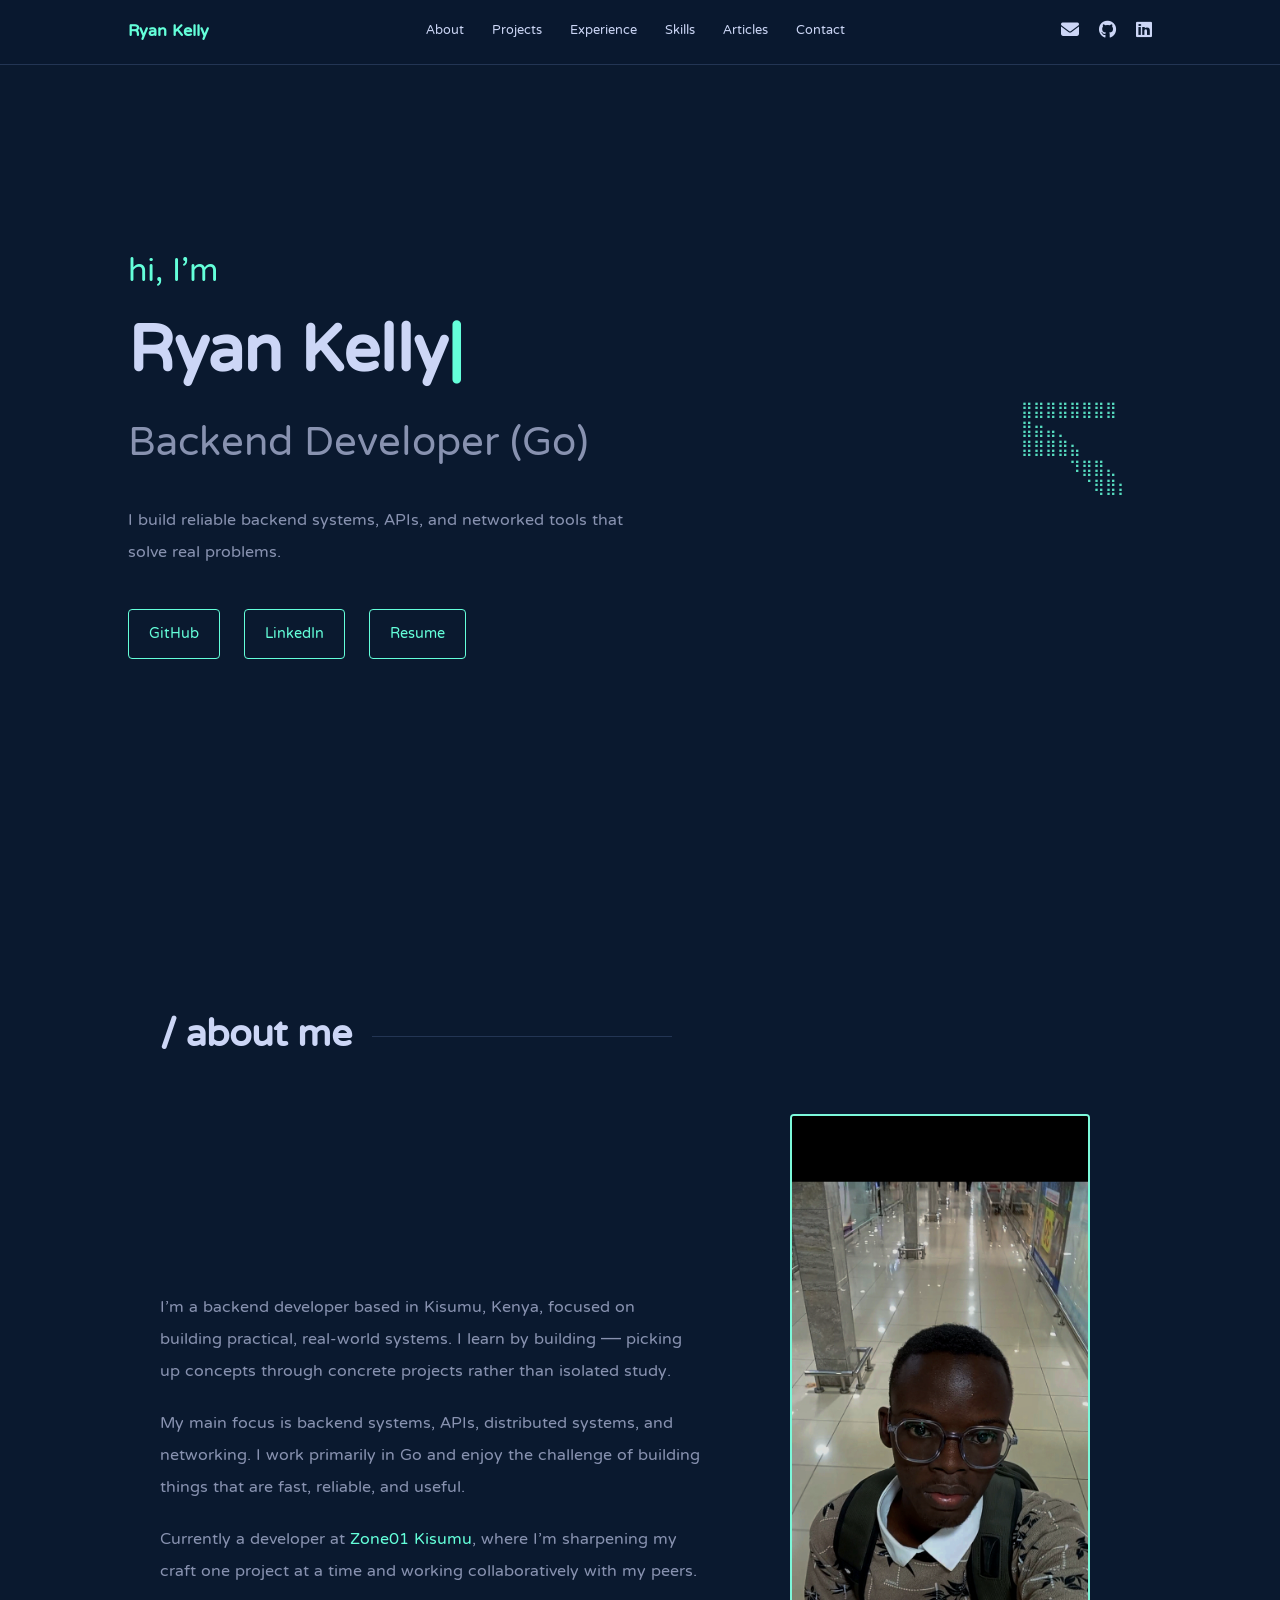
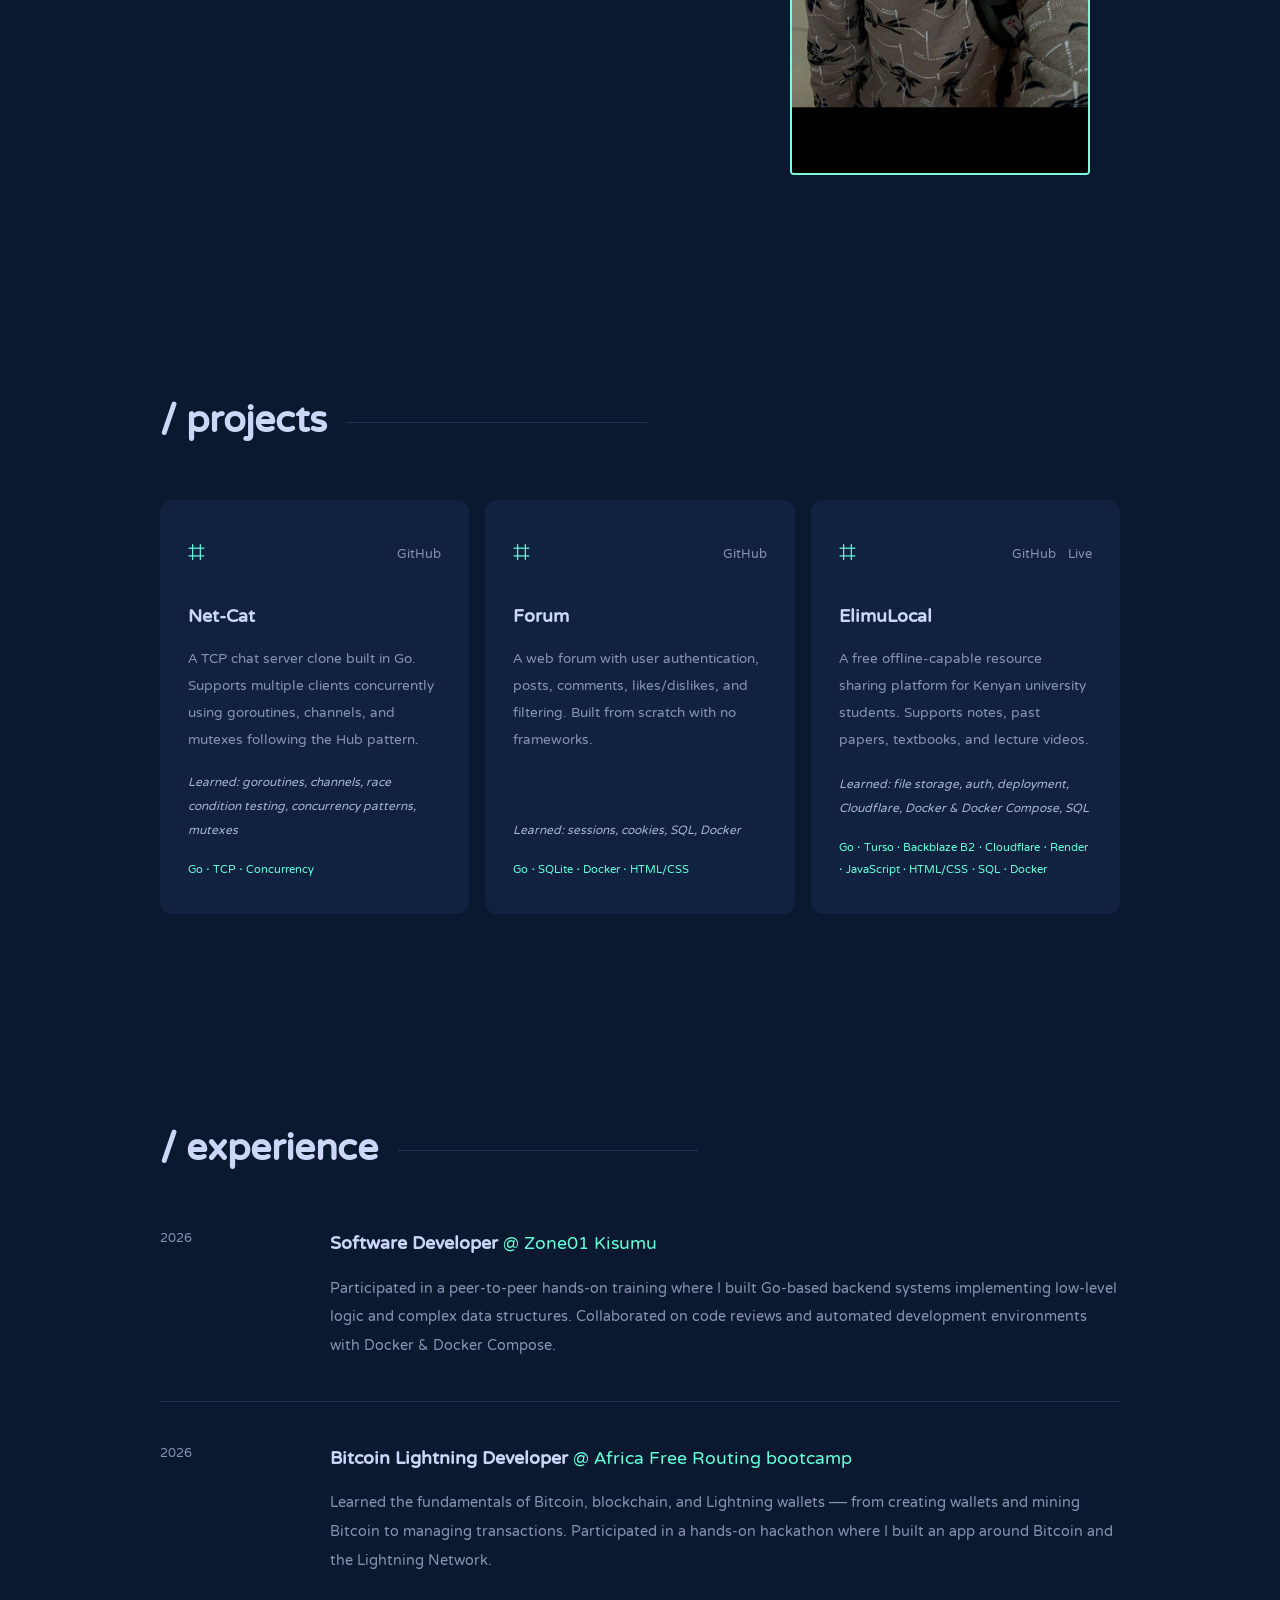
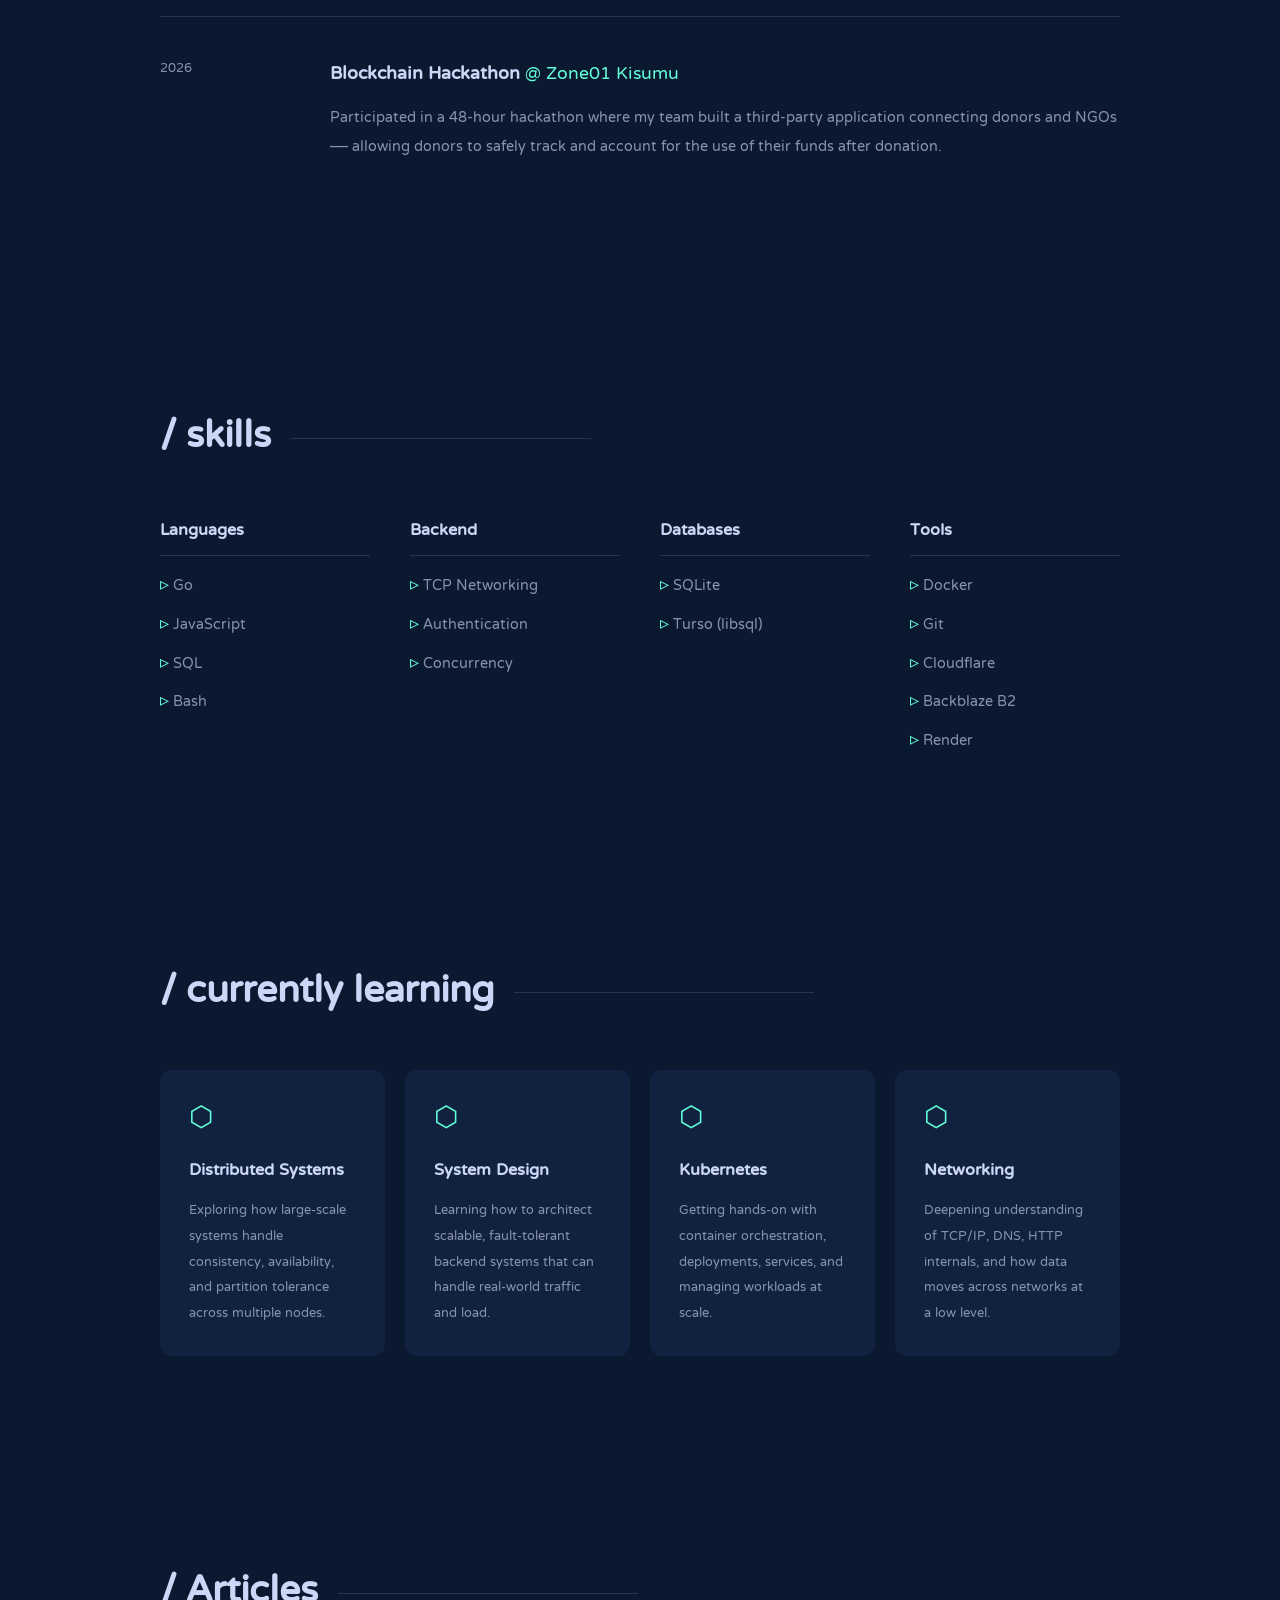
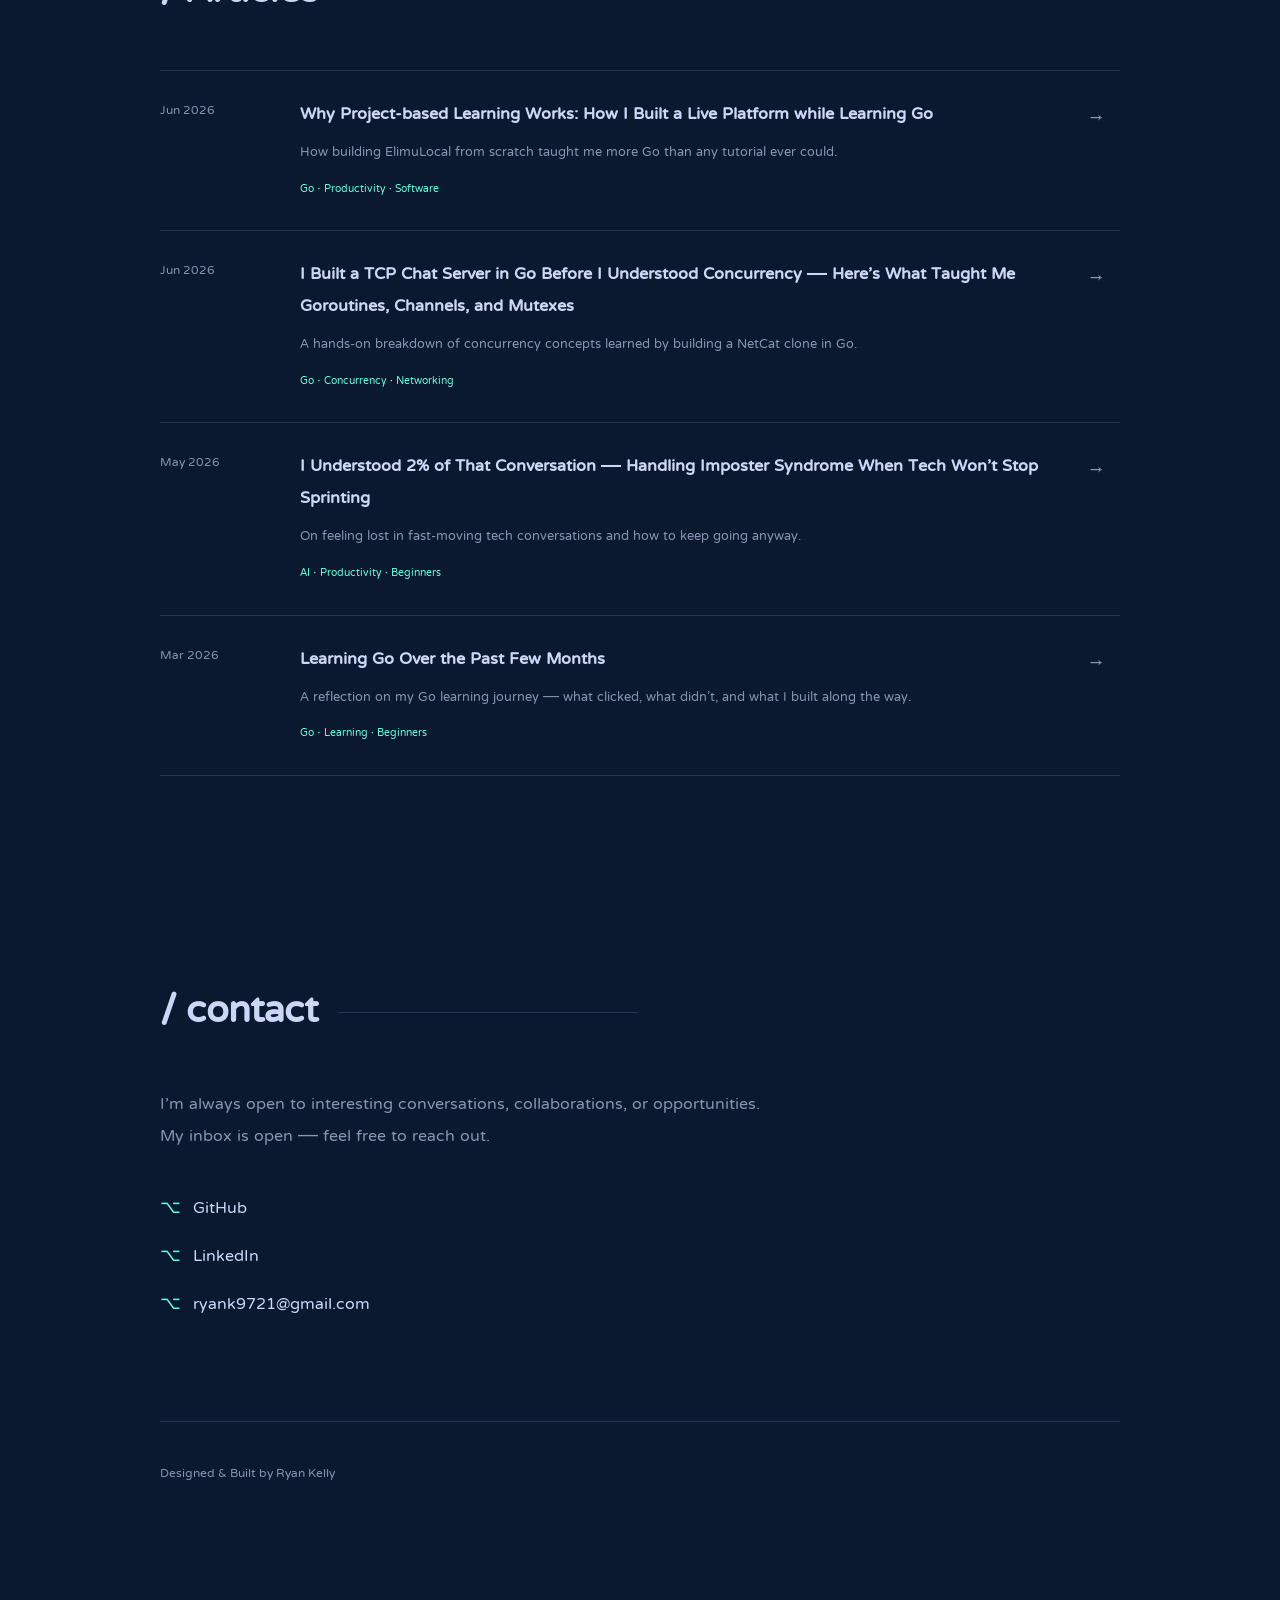
==== index.html @ 479b8841 "Add navigation bar and update styling for imroved layout" ====
<!DOCTYPE html>
<html lang="en">
<head>
  <meta charset="UTF-8" />
  <meta name="viewport" content="width=device-width, initial-scale=1.0" />
  <title>Ryan Kelly</title>
  <link href="https://fonts.googleapis.com/css2?family=NTR&display=swap" rel="stylesheet" />
  <link rel="stylesheet" href="https://cdnjs.cloudflare.com/ajax/libs/font-awesome/6.5.0/css/all.min.css" />
  <link rel="stylesheet" href="style.css" />
</head>
<body>
  <nav id="navbar">
    <span class="nav-name">Ryan Kelly</span>
    <ul class="nav-links">
      <li><a href="#about">About</a></li>
      <li><a href="#experience">Projects</a></li>
      <li><a href="#projects">Experience</a></li>
      <li><a href="#skills">Skills</a></li>
      <li><a href="#blog">Articles</a></li>
      <li><a href="#contact">Contact</a></li>
    </ul>
    <div class="nav-icons">
      <a href="mailto:ryank9721@gmail.com" title="Email"><i class="fas fa-envelope"></i></a>
      <a href="https://github.com/Rkelly-dot" target="_blank" title="GitHub"><i class="fab fa-github"></i></a>
      <a href="https://www.linkedin.com/in/rykelly28/" target="_blank" title="LinkedIn" rel="noopener" aria-label="LinkedIn"><i class="fab fa-linkedin"></i></a>
    </div>
  </nav>
  <main id="content">
    <section id="hero">
      <div class="hero-content">
        <p class="hero-greeting">hi, I'm</p>
        <h1 class="hero-name">Ryan Kelly<span class="cursor">|</span></h1>
        <h2 class="hero-title">Backend Developer (Go)</h2>
        <p class="hero-desc">
          I build reliable backend systems, APIs, and networked tools
          that solve real problems.
        </p>
        <div class="hero-links">
          <a href="https://github.com/Rkelly-dot" target="_blank">GitHub</a>
          <a href="https://www.linkedin.com/in/rykelly28/" target="_blank" rel="noopener">LinkedIn</a>
          <a href="resume.pdf" target="_blank">Resume</a>
        </div>
      </div>
      <div class="hero-ascii">
        <pre id="ascii-art">
          <!-- paste your ASCII art here later -->
          ⣿⣿⣿⣿⣿⣿⣿⣿
          ⣿⣶⣤⡀⠀⠀⠀⠀
          ⣿⣿⣿⣿⣦⠀⠀⠀
          ⠀⠀⠀⠀⠹⣿⣿⣄⠀
          ⠀⠀⠀⠀⠀⠈⢿⣿⡆
        </pre>
      </div>
    </section>

    <section id="about">
      <div class="section-header">
        <span class="section-title">/ about me</span>
      </div>
      <div class="about-content">
        <div class="about-text">
          <p>
            I'm a backend developer based in Kisumu, Kenya, focused on building
            practical, real-world systems. I learn by building — picking up concepts
            through concrete projects rather than isolated study.
          </p>
          <p>
            My main focus is backend systems, APIs, distributed systems, and
            networking. I work primarily in Go and enjoy the challenge of building
            things that are fast, reliable, and useful.
          </p>
          <p>
            Currently a developer at <span class="highlight">Zone01 Kisumu</span>,
            where I'm sharpening my craft one project at a time and working collaboratively with my peers.
          </p>
        </div>
        <div class="about-image">
          <div class="image-placeholder">
            <img src="photo.jpg" alt="Photo of Ryan Kelly" class="about-photo" />
          </div>
        </div>
      </div>
    </section>

    <section id="projects">
      <div class="section-header">
        <span class="section-title">/ projects</span>
      </div>
      <div class="projects-grid">
        <div class="project-card">
          <div class="card-top">
            <span class="folder-icon">⌗</span>
            <div class="card-links">
              <a href="#" target="_blank">GitHub</a>
            </div>
          </div>
          <h3 class="card-title">Net-Cat</h3>
          <p class="card-desc">
            A TCP chat server clone built in Go. Supports multiple clients
            concurrently using goroutines, channels, and mutexes following
            the Hub pattern.
          </p>
          <p class="card-learned">Learned: goroutines, channels, race condition testing, concurrency patterns, mutexes</p>
          <p class="card-tech">Go · TCP · Concurrency</p>
        </div>

        <div class="project-card">
          <div class="card-top">
            <span class="folder-icon">⌗</span>
            <div class="card-links">
              <a href="#" target="_blank">GitHub</a>
            </div>
          </div>
          <h3 class="card-title">Forum</h3>
          <p class="card-desc">
            A web forum with user authentication, posts, comments,
            likes/dislikes, and filtering. Built from scratch with no frameworks.
          </p>
          <p class="card-learned">Learned: sessions, cookies, SQL, Docker</p>
          <p class="card-tech">Go · SQLite · Docker · HTML/CSS</p>
        </div>

        <div class="project-card">
          <div class="card-top">
            <span class="folder-icon">⌗</span>
            <div class="card-links">
              <a href="#" target="_blank">GitHub</a>
              <a href="#" target="_blank">Live</a>
            </div>
          </div>
          <h3 class="card-title">ElimuLocal</h3>
          <p class="card-desc">
            A free offline-capable resource sharing platform for Kenyan university
            students. Supports notes, past papers, textbooks, and lecture videos.
          </p>
          <p class="card-learned">Learned: file storage, auth, deployment, Cloudflare, Docker & Docker Compose, SQL</p>
          <p class="card-tech">Go · Turso · Backblaze B2 · Cloudflare · Render · JavaScript · HTML/CSS · SQL · Docker</p>
        </div>
      </div>
    </section>

    <section id="experience">
      <div class="section-header">
        <span class="section-title">/ experience</span>
      </div>
      <div class="experience-list">
        <div class="experience-item">
          <div class="experience-left">
            <span class="experience-date">2026</span>
          </div>
          <div class="experience-right">
            <h3 class="experience-title">Software Developer <span class="experience-place">@ Zone01 Kisumu</span></h3>
            <p class="experience-desc">
              Participated in a peer-to-peer hands-on training where I built Go-based
              backend systems implementing low-level logic and complex data structures.
              Collaborated on code reviews and automated development environments with
              Docker & Docker Compose.
            </p>
          </div>
        </div>

        <div class="experience-item">
          <div class="experience-left">
            <span class="experience-date">2026</span>
          </div>
          <div class="experience-right">
            <h3 class="experience-title">Bitcoin Lightning Developer <span class="experience-place">@ Africa Free Routing bootcamp</span></h3>
            <p class="experience-desc">
              Learned the fundamentals of Bitcoin, blockchain, and Lightning wallets —
              from creating wallets and mining Bitcoin to managing transactions.
              Participated in a hands-on hackathon where I built an app around Bitcoin
              and the Lightning Network.
            </p>
          </div>
        </div>

        <div class="experience-item">
          <div class="experience-left">
            <span class="experience-date">2026</span>
          </div>
          <div class="experience-right">
            <h3 class="experience-title">Blockchain Hackathon <span class="experience-place">@ Zone01 Kisumu</span></h3>
            <p class="experience-desc">
              Participated in a 48-hour hackathon where my team built a third-party
              application connecting donors and NGOs — allowing donors to safely track
              and account for the use of their funds after donation.
            </p>
          </div>
        </div>
      </div>
    </section>

    <section id="skills">
      <div class="section-header">
        <span class="section-title">/ skills</span>
      </div>
      <div class="skills-grid">
        <div class="skill-group">
          <h3 class="skill-group-title">Languages</h3>
          <ul class="skill-list">
            <li>Go</li>
            <li>JavaScript</li>
            <li>SQL</li>
            <li>Bash</li>
          </ul>
        </div>

        <div class="skill-group">
          <h3 class="skill-group-title">Backend</h3>
          <ul class="skill-list">
            <li>TCP Networking</li>
            <li>Authentication</li>
            <li>Concurrency</li>
          </ul>
        </div>

        <div class="skill-group">
          <h3 class="skill-group-title">Databases</h3>
          <ul class="skill-list">
            <li>SQLite</li>
            <li>Turso (libsql)</li>
          </ul>
        </div>

        <div class="skill-group">
          <h3 class="skill-group-title">Tools</h3>
          <ul class="skill-list">
            <li>Docker</li>
            <li>Git</li>
            <li>Cloudflare</li>
            <li>Backblaze B2</li>
            <li>Render</li>
          </ul>
        </div>
      </div>
    </section>

    <section id="learning">
      <div class="section-header">
        <span class="section-title">/ currently learning</span>
      </div>
      <div class="learning-grid">
        <div class="learning-card">
          <span class="learning-icon">⬡</span>
          <h3 class="learning-title">Distributed Systems</h3>
          <p class="learning-desc">
            Exploring how large-scale systems handle consistency, availability,
            and partition tolerance across multiple nodes.
          </p>
        </div>

        <div class="learning-card">
          <span class="learning-icon">⬡</span>
          <h3 class="learning-title">System Design</h3>
          <p class="learning-desc">
            Learning how to architect scalable, fault-tolerant backend systems
            that can handle real-world traffic and load.
          </p>
        </div>

        <div class="learning-card">
          <span class="learning-icon">⬡</span>
          <h3 class="learning-title">Kubernetes</h3>
          <p class="learning-desc">
            Getting hands-on with container orchestration, deployments,
            services, and managing workloads at scale.
          </p>
        </div>

        <div class="learning-card">
          <span class="learning-icon">⬡</span>
          <h3 class="learning-title">Networking</h3>
          <p class="learning-desc">
            Deepening understanding of TCP/IP, DNS, HTTP internals, and
            how data moves across networks at a low level.
          </p>
        </div>
      </div>
    </section>

    <section id="blog">
      <div class="section-header">
        <span class="section-title">/ Articles</span>
      </div>
      <div class="blog-list">
        <a href="https://dev.to/rykelly/why-project-based-learning-works-how-i-built-a-live-platform-while-learning-go-d4f" target="_blank" class="blog-item">
          <div class="blog-left">
            <span class="blog-date">Jun 2026</span>
          </div>
          <div class="blog-right">
            <h3 class="blog-title">Why Project-based Learning Works: How I Built a Live Platform while Learning Go</h3>
            <p class="blog-desc">How building ElimuLocal from scratch taught me more Go than any tutorial ever could.</p>
            <span class="blog-tag">Go · Productivity · Software</span>
          </div>
          <span class="blog-arrow">→</span>
        </a>

        <a href="https://dev.to/rykelly/i-built-a-tcp-chat-server-in-go-before-i-understood-concurrency-heres-what-taught-me-goroutines-1ggd" target="_blank" class="blog-item">
          <div class="blog-left">
            <span class="blog-date">Jun 2026</span>
          </div>
          <div class="blog-right">
            <h3 class="blog-title">I Built a TCP Chat Server in Go Before I Understood Concurrency — Here's What Taught Me Goroutines, Channels, and Mutexes</h3>
            <p class="blog-desc">A hands-on breakdown of concurrency concepts learned by building a NetCat clone in Go.</p>
            <span class="blog-tag">Go · Concurrency · Networking</span>
          </div>
          <span class="blog-arrow">→</span>
        </a>

        <a href="https://dev.to/rykelly/i-understood-2-of-that-conversation-handling-imposter-syndrome-when-tech-wont-stop-sprinting-2p83" target="_blank" class="blog-item">
          <div class="blog-left">
            <span class="blog-date">May 2026</span>
          </div>
          <div class="blog-right">
            <h3 class="blog-title">I Understood 2% of That Conversation — Handling Imposter Syndrome When Tech Won't Stop Sprinting</h3>
            <p class="blog-desc">On feeling lost in fast-moving tech conversations and how to keep going anyway.</p>
            <span class="blog-tag">AI · Productivity · Beginners</span>
          </div>
          <span class="blog-arrow">→</span>
        </a>

        <a href="https://dev.to/rykelly/learning-go-over-past-few-months-1inb" target="_blank" class="blog-item">
          <div class="blog-left">
            <span class="blog-date">Mar 2026</span>
          </div>
          <div class="blog-right">
            <h3 class="blog-title">Learning Go Over the Past Few Months</h3>
            <p class="blog-desc">A reflection on my Go learning journey — what clicked, what didn't, and what I built along the way.</p>
            <span class="blog-tag">Go · Learning · Beginners</span>
          </div>
          <span class="blog-arrow">→</span>
        </a>
      </div>
    </section>

    <section id="contact">
      <div class="section-header">
        <span class="section-title">/ contact</span>
      </div>
      <div class="contact-content">
        <p class="contact-desc">
          I'm always open to interesting conversations, collaborations,
          or opportunities. My inbox is open — feel free to reach out.
        </p>
        <div class="contact-links">
          <a href="https://github.com/Rkelly-dot" target="_blank" class="contact-link">
            <span class="contact-icon">⌥</span>
            GitHub
          </a>
          <a href="https://www.linkedin.com/in/rykelly28/" target="_blank" rel="noopener" class="contact-link">
            <span class="contact-icon">⌥</span>
            LinkedIn
          </a>
          <a href="mailto:ryank9721@gmail.com" class="contact-link">
            <span class="contact-icon">⌥</span>
            ryank9721@gmail.com
          </a>
        </div>
      </div>
      <footer>
        <p>Designed & Built by Ryan Kelly</p>
      </footer>
    </section>
  </main>
  <script src="main.js"></script>
</body>
</html>
---- style.css ----
:root {
  --dark-navy: #020c1b;
  --navy: #0a192f;
  --light-navy: #112240;
  --lightest-navy: #233554;
  --slate: #8892b0;
  --light-slate: #a8b2d1;
  --lightest-slate: #ccd6f6;
  --white: #e6f1ff;
  --green: #64ffda;
  --green-tint: rgba(100, 255, 218, 0.1);
}

html {
  scroll-behavior: smooth;
}

body {
  background-color: var(--navy);
  color: var(--lightest-slate);
  font-family: "NTR", sans-serif;
  -webkit-font-smoothing: antialiased;
  line-height: 1.6;
  overflow-x: hidden;
}

a {
  color: var(--green);
  text-decoration: none;
}

a:hover {
  color: var(--lightest-slate);
}

* { box-sizing: border-box; margin: 0; padding: 0; }

body {
  background-color: var(--navy);
  color: var(--lightest-slate);
  font-family: "NTR", sans-serif; /* we'll add the Google Font import next */
}
#hero {
  min-height: 100vh;
  display: flex;
  align-items: center;
  justify-content: space-between; /* changed */
  padding: 0 10vw;
  gap: 4vw;
}

.hero-ascii {
  color: var(--green);
  font-size: 16px;
  line-height: 1.2;
  opacity: 0.85;
  display: flex;
  align-items: center;
  justify-content: center;
  min-width: 250px;
  flex-shrink: 0;
}

#ascii-art {
  font-family: monospace;
  white-space: pre;
  margin: 0;
}

.hero-content {
  max-width: 600px;
}

.hero-greeting {
  color: var(--green);
  font-size: 40px;
  margin-bottom: 10px;
}

.hero-name {
  font-size: 80px;
  color: var(--lightest-slate);
  line-height: 1;
  margin-bottom: 10px;
}

.cursor {
  color: var(--green);
  animation: blink 1s step-end infinite;
}

@keyframes blink {
  from, to { opacity: 1; }
  50% { opacity: 0; }
}

.hero-title {
  font-size: 50px;
  color: var(--slate);
  font-weight: 300;
  margin-bottom: 20px;
}

.hero-desc {
  color: var(--slate);
  font-size: 20px;
  max-width: 500px;
  margin-bottom: 40px;
}

.hero-links {
  display: flex;
  gap: 24px;
}

.hero-links a {
  color: var(--green);
  font-size: 18px;
  border: 1px solid var(--green);
  padding: 10px 20px;
  border-radius: 4px;
  transition: all 0.25s ease;
}

.hero-links a:hover {
  background-color: var(--green-tint);
}
#about {
  max-width: 1000px;
  margin: 0 auto;
  padding: 100px 20px;
}

.section-header {
  display: flex;
  align-items: center;
  margin-bottom: 40px;
}

.section-header::after {
  content: "";
  display: block;
  height: 1px;
  width: 300px;
  background-color: var(--lightest-navy);
  margin-left: 20px;
}

.section-title {
  font-size: 46px;
  font-weight: bold;
  color: var(--lightest-slate);
  white-space: nowrap;
}

.about-content {
  display: grid;
  grid-template-columns: 3fr 2fr;
  gap: 60px;
  align-items: center;
}

.about-text p {
  color: var(--slate);
  font-size: 20px;
  margin-bottom: 20px;
}

.highlight {
  color: var(--green);
}

.about-image {
  display: flex;
  justify-content: center;
}

.image-placeholder img {
  width: 100%;
  max-width: 300px;
  border-radius: 4px;
  border: 2px solid var(--green);
  filter: grayscale(20%);
  transition: filter 0.3s ease;
}

.image-placeholder img:hover {
  filter: none;
}
#projects {
  max-width: 1000px;
  margin: 0 auto;
  padding: 100px 20px;
}

.projects-grid {
  display: grid;
  grid-template-columns: repeat(3, 1fr);
  gap: 16px;
}

.project-card {
  background-color: var(--light-navy);
  border-radius: 12px;
  padding: 2rem 1.75rem;
  display: flex;
  flex-direction: column;
  transition: all 0.25s cubic-bezier(0.645, 0.045, 0.355, 1);
  cursor: default;
}

.project-card:hover {
  transform: translateY(-7px);
  background-color: var(--lightest-navy);
}

.card-top {
  display: flex;
  justify-content: space-between;
  align-items: center;
  margin-bottom: 20px;
}

.folder-icon {
  color: var(--green);
  font-size: 30px;
}

.card-links {
  display: flex;
  gap: 12px;
}

.card-links a {
  color: var(--slate);
  font-size: 16px;
  transition: color 0.2s ease;
}

.card-links a:hover {
  color: var(--green);
}

.card-title {
  color: var(--lightest-slate);
  font-size: 22px;
  margin-bottom: 12px;
}

.card-desc {
  color: var(--slate);
  font-size: 17px;
  flex-grow: 1;
  margin-bottom: 16px;
  line-height: 1.6;
}

.card-learned {
  color: var(--light-slate);
  font-size: 15px;
  margin-bottom: 16px;
  font-style: italic;
}

.card-tech {
  color: var(--green);
  font-size: 14px;
  margin-top: auto;
}
#skills {
  max-width: 1000px;
  margin: 0 auto;
  padding: 100px 20px;
}

.skills-grid {
  display: grid;
  grid-template-columns: repeat(4, 1fr);
  gap: 40px;
}

.skill-group-title {
  color: var(--lightest-slate);
  font-size: 20px;
  margin-bottom: 16px;
  border-bottom: 1px solid var(--lightest-navy);
  padding-bottom: 8px;
}

.skill-list {
  list-style: none;
  display: flex;
  flex-direction: column;
  gap: 10px;
}

.skill-list li {
  color: var(--slate);
  font-size: 18px;
  transition: color 0.2s ease;
}

.skill-list li::before {
  content: "▹ ";
  color: var(--green);
}

.skill-list li:hover {
  color: var(--green);
  cursor: default;
}
#experience {
  max-width: 1000px;
  margin: 0 auto;
  padding: 100px 20px;
}

.experience-list {
  display: flex;
  flex-direction: column;
  gap: 40px;
}

.experience-item {
  display: grid;
  grid-template-columns: 150px 1fr;
  gap: 20px;
  padding-bottom: 40px;
  border-bottom: 1px solid var(--lightest-navy);
}

.experience-item:last-child {
  border-bottom: none;
}

.experience-date {
  color: var(--slate);
  font-size: 16px;
  padding-top: 4px;
  white-space: nowrap;
}

.experience-title {
  color: var(--lightest-slate);
  font-size: 22px;
  font-weight: bold;
  margin-bottom: 12px;
}

.experience-place {
  color: var(--green);
  font-weight: normal;
}

.experience-desc {
  color: var(--slate);
  font-size: 18px;
  line-height: 1.6;
}
#learning {
  max-width: 1000px;
  margin: 0 auto;
  padding: 100px 20px;
}

.learning-grid {
  display: grid;
  grid-template-columns: repeat(4, 1fr);
  gap: 20px;
}

.learning-card {
  background-color: var(--light-navy);
  border-radius: 12px;
  padding: 1.75rem;
  display: flex;
  flex-direction: column;
  gap: 12px;
  border: 1px solid transparent;
  transition: all 0.25s ease;
}

.learning-card:hover {
  border-color: var(--green);
  transform: translateY(-5px);
}

.learning-icon {
  color: var(--green);
  font-size: 28px;
}

.learning-title {
  color: var(--lightest-slate);
  font-size: 20px;
}

.learning-desc {
  color: var(--slate);
  font-size: 16px;
  line-height: 1.6;
}
#blog {
  max-width: 1000px;
  margin: 0 auto;
  padding: 100px 20px;
}

.blog-list {
  display: flex;
  flex-direction: column;
  gap: 0;
}

.blog-item {
  display: grid;
  grid-template-columns: 120px 1fr 30px;
  gap: 20px;
  align-items: start;
  padding: 28px 0;
  border-bottom: 1px solid var(--lightest-navy);
  color: inherit;
  transition: all 0.25s ease;
}

.blog-item:first-child {
  border-top: 1px solid var(--lightest-navy);
}

.blog-item:hover {
  padding-left: 10px;
}

.blog-item:hover .blog-title {
  color: var(--green);
}

.blog-item:hover .blog-arrow {
  color: var(--green);
  transform: translateX(5px);
}

.blog-date {
  color: var(--slate);
  font-size: 15px;
  padding-top: 4px;
  white-space: nowrap;
}

.blog-title {
  color: var(--lightest-slate);
  font-size: 20px;
  margin-bottom: 10px;
  transition: color 0.25s ease;
}

.blog-desc {
  color: var(--slate);
  font-size: 16px;
  line-height: 1.6;
  margin-bottom: 10px;
}

.blog-tag {
  color: var(--green);
  font-size: 13px;
}

.blog-arrow {
  color: var(--slate);
  font-size: 20px;
  padding-top: 4px;
  transition: all 0.25s ease;
}
#contact {
  max-width: 1000px;
  margin: 0 auto;
  padding: 100px 20px;
}

.contact-content {
  display: flex;
  flex-direction: column;
  gap: 40px;
  max-width: 600px;
}

.contact-desc {
  color: var(--slate);
  font-size: 20px;
  line-height: 1.6;
}

.contact-links {
  display: flex;
  flex-direction: column;
  gap: 16px;
}

.contact-link {
  display: flex;
  align-items: center;
  gap: 12px;
  color: var(--lightest-slate);
  font-size: 20px;
  transition: all 0.25s ease;
  width: fit-content;
}

.contact-link:hover {
  color: var(--green);
  transform: translateX(5px);
}

.contact-icon {
  color: var(--green);
  font-size: 18px;
}

footer {
  margin-top: 100px;
  padding: 40px 0;
  border-top: 1px solid var(--lightest-navy);
  display: flex;
  justify-content: space-between;
  align-items: center;
}

footer p {
  color: var(--slate);
  font-size: 15px;
}

footer a {
  color: var(--green);
  font-size: 15px;
}

footer a:hover {
  color: var(--lightest-slate);
}
section {
  opacity: 0;
  transform: translateY(30px);
  transition: opacity 0.6s ease, transform 0.6s ease;
}

section.visible {
  opacity: 1;
  transform: translateY(0);
}
#navbar {
  position: fixed;
  top: 0;
  left: 0;
  right: 0;
  z-index: 100;
  display: flex;
  align-items: center;
  justify-content: space-between;
  padding: 16px 10vw;
  background-color: rgba(10, 25, 47, 0.85);
  backdrop-filter: blur(10px);
  border-bottom: 1px solid var(--lightest-navy);
  transition: all 0.3s ease;
}

.nav-name {
  color: var(--green);
  font-size: 20px;
  font-weight: bold;
  cursor: default;
}

.nav-links {
  display: flex;
  list-style: none;
  gap: 28px;
}

.nav-links a {
  color: var(--lightest-slate);
  font-size: 16px;
  transition: color 0.2s ease;
}

.nav-links a:hover {
  color: var(--green);
}

.nav-icons {
  display: flex;
  gap: 20px;
}

.nav-icons a {
  color: var(--lightest-slate);
  font-size: 18px;
  transition: color 0.2s ease;
}

.nav-icons a:hover {
  color: var(--green);
}
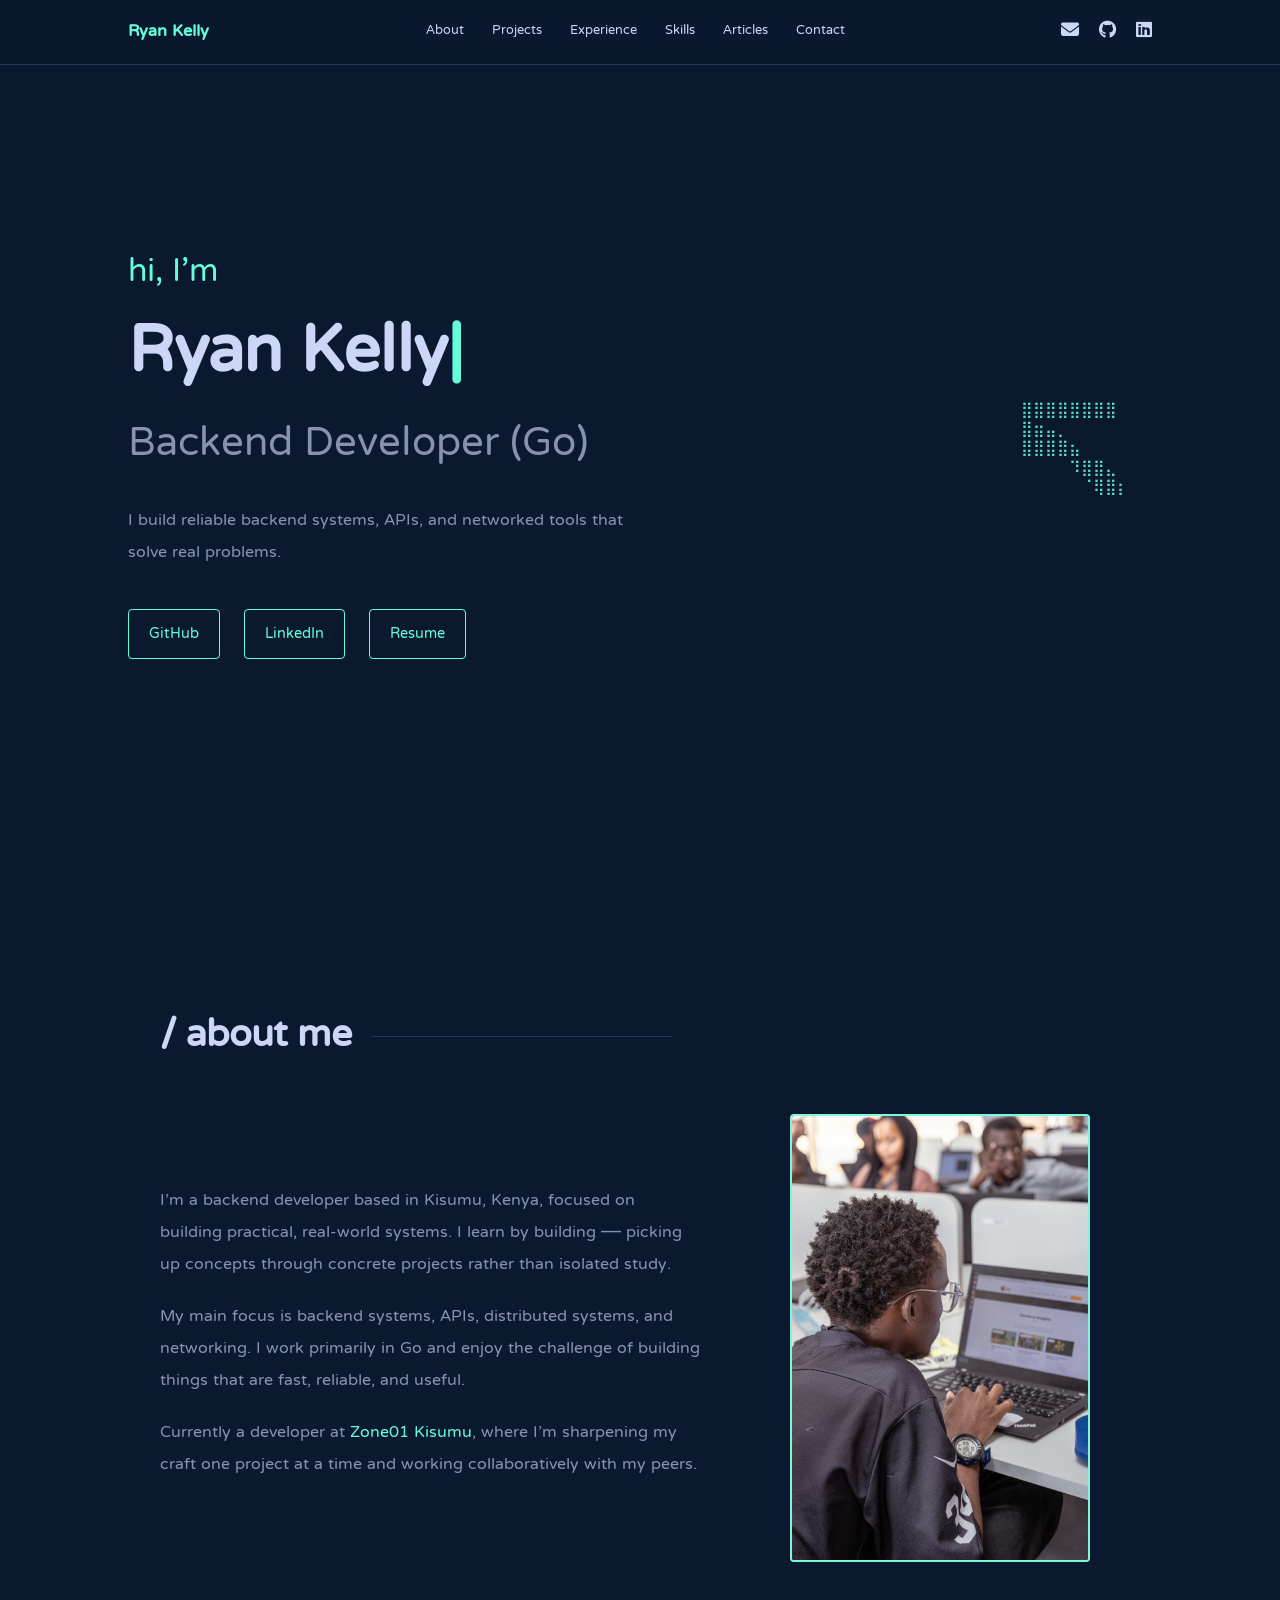
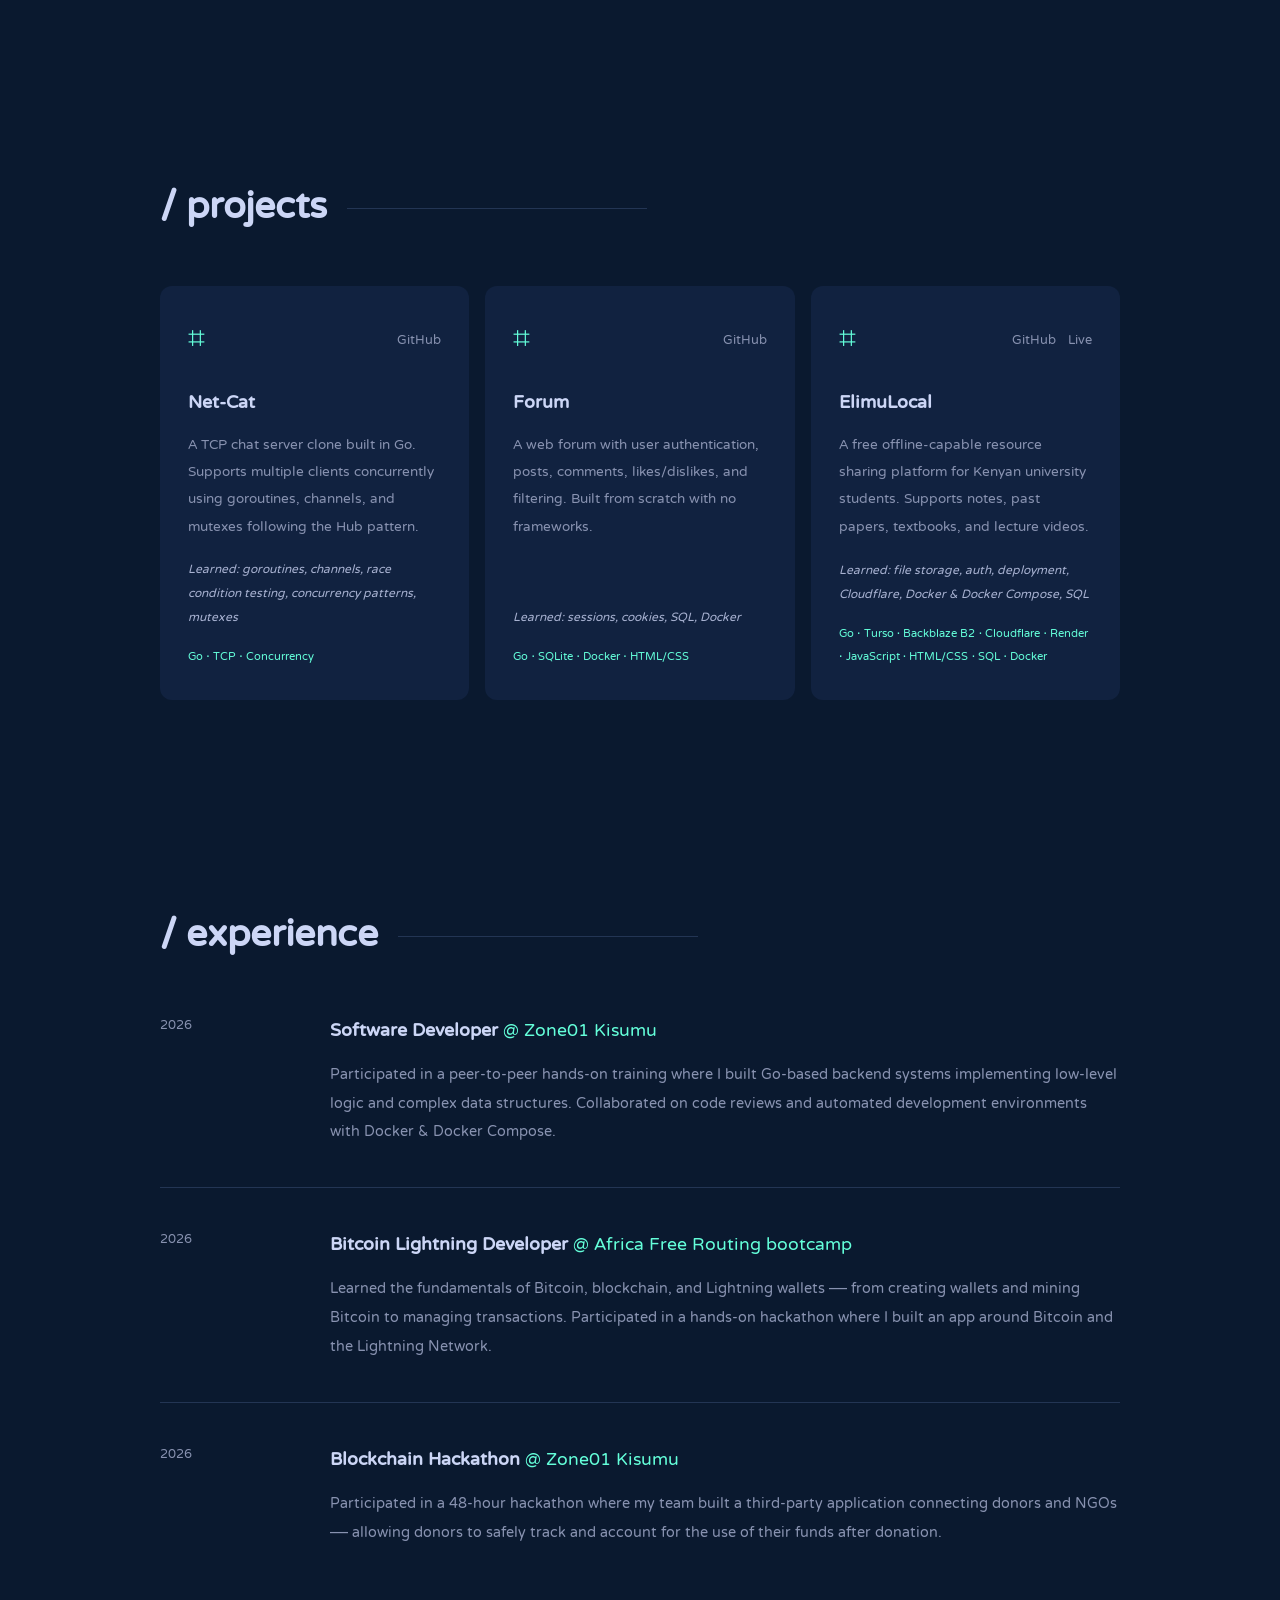
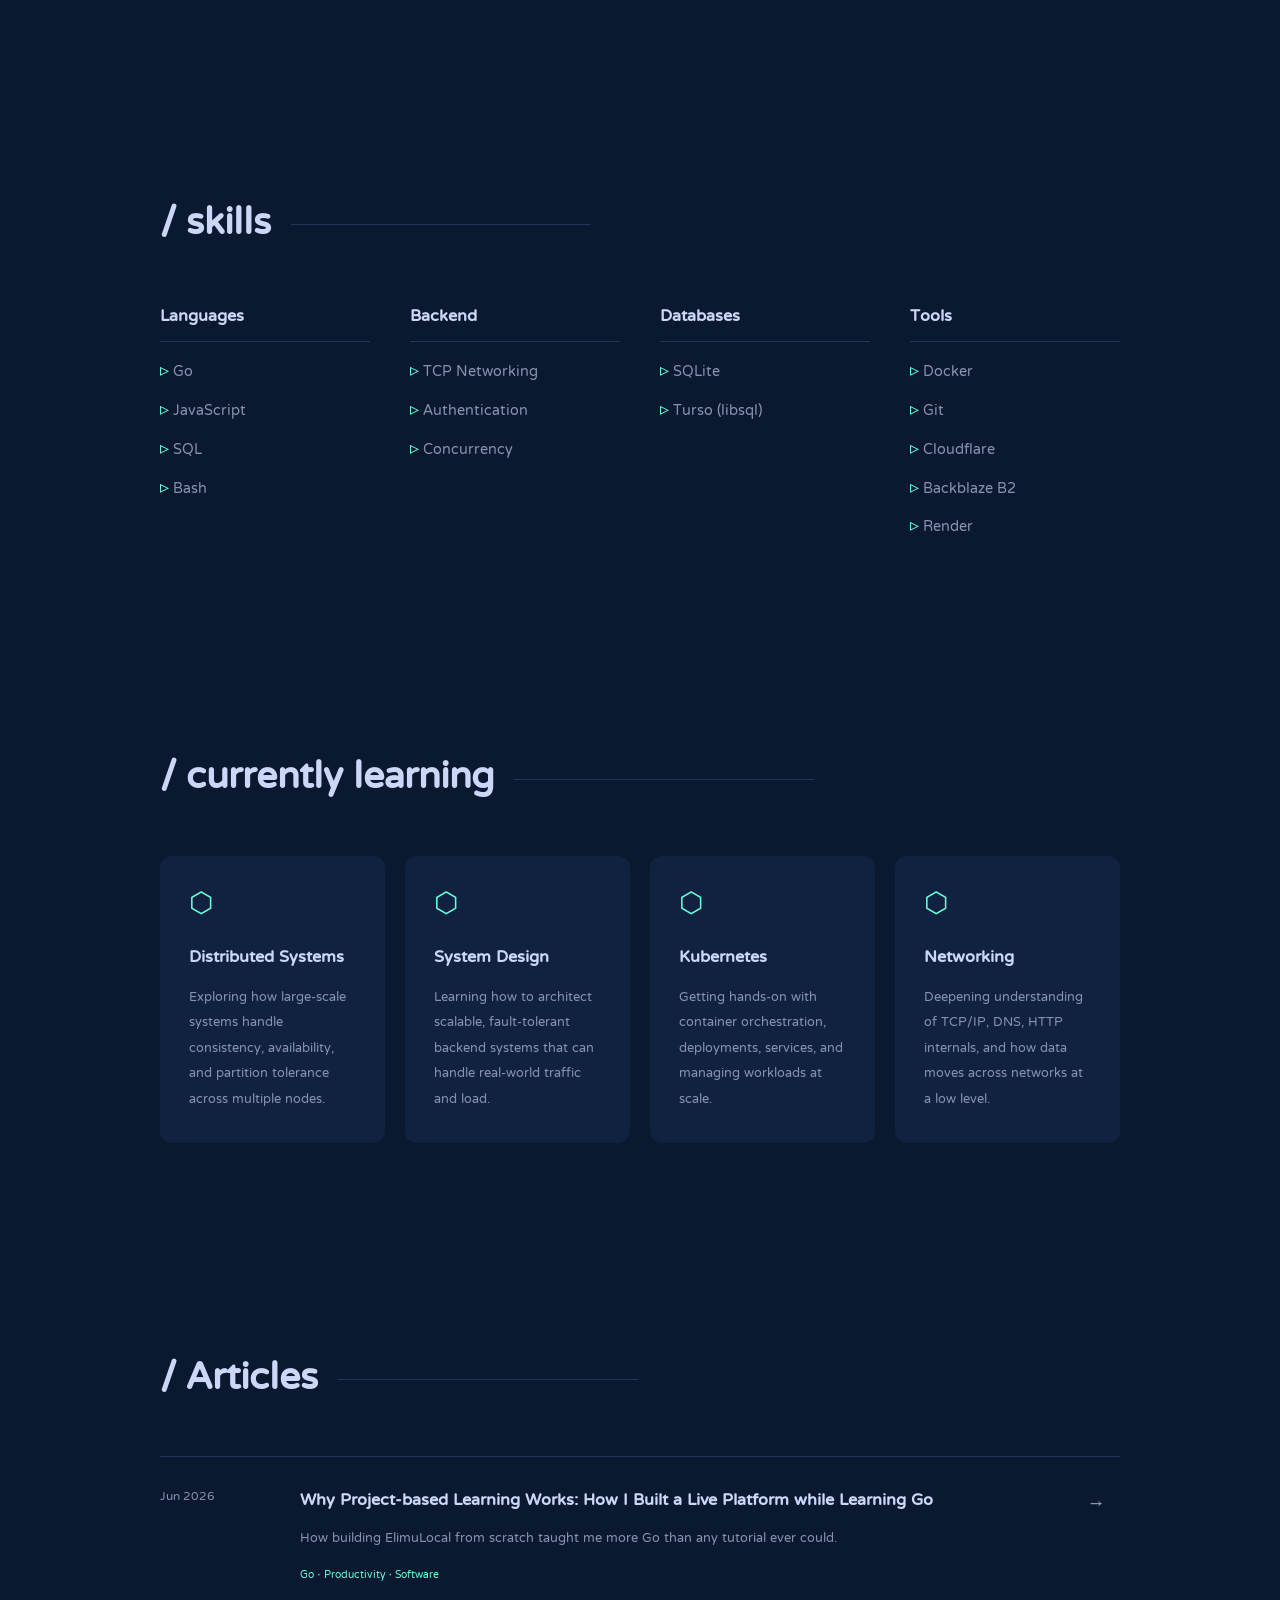
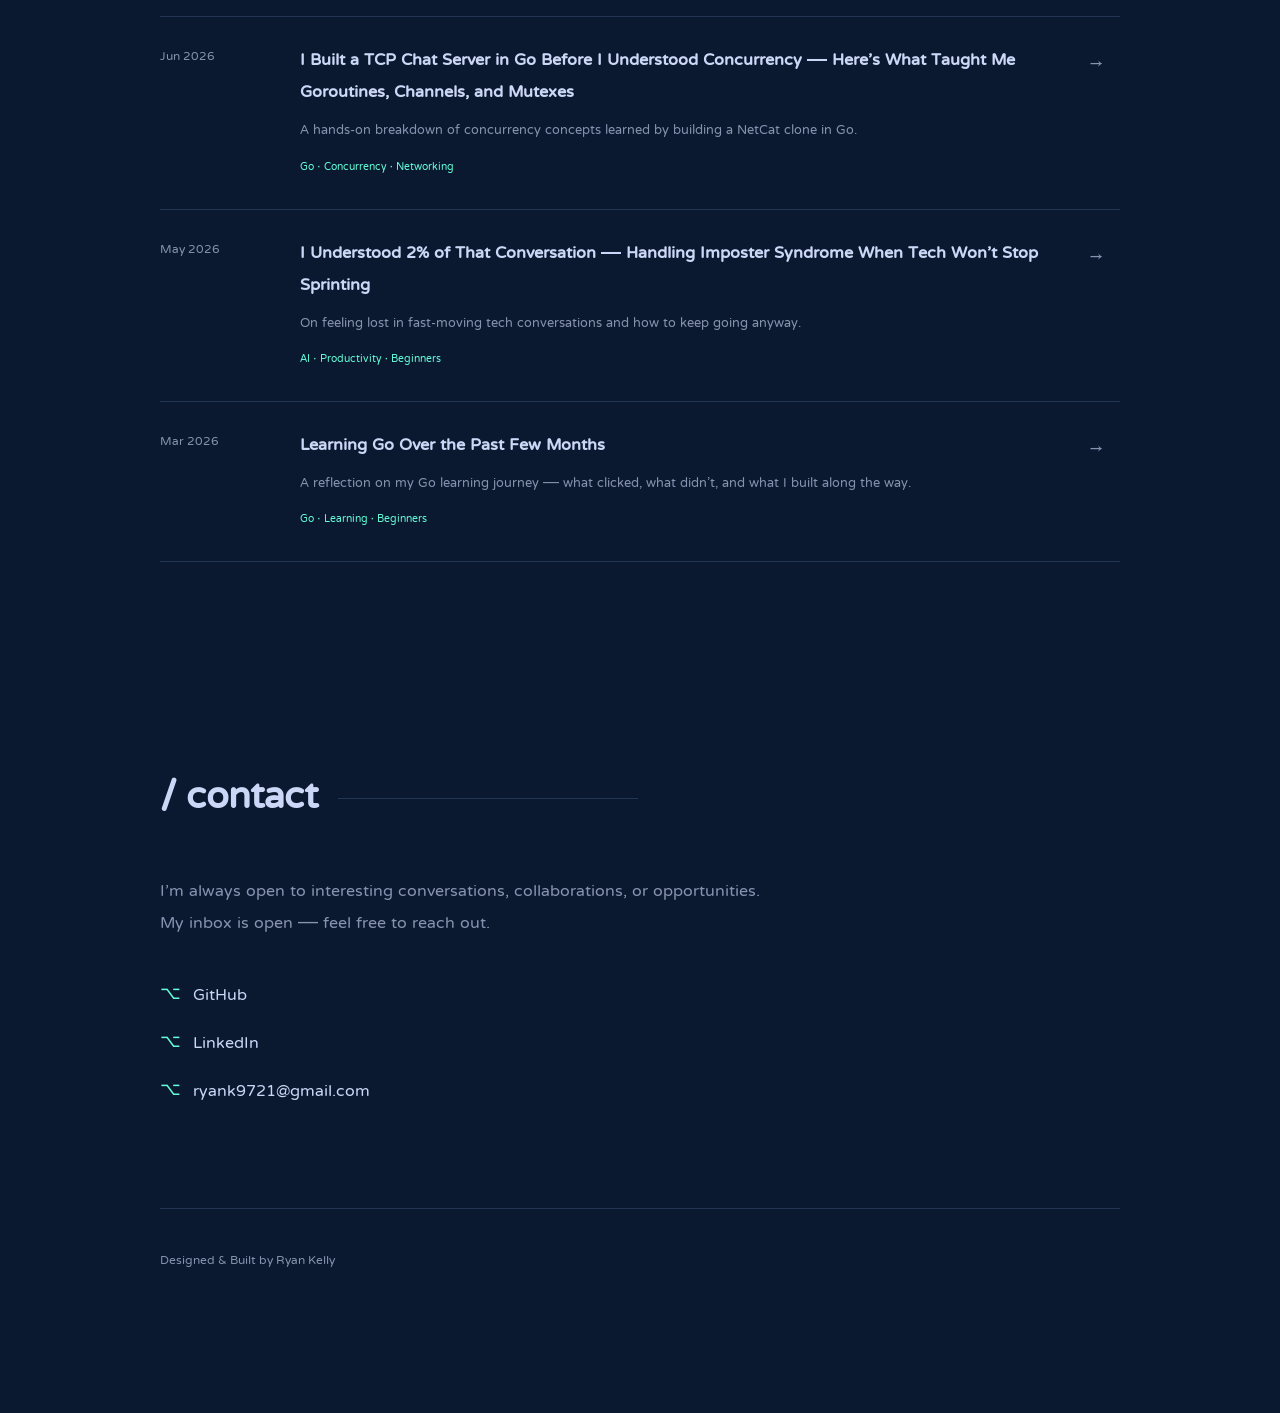
==== commit b87db4a5: "Reorder navigation links for improved clarity" ====
--- a/index.html
+++ b/index.html
@@ -13,8 +13,8 @@
     <span class="nav-name">Ryan Kelly</span>
     <ul class="nav-links">
       <li><a href="#about">About</a></li>
-      <li><a href="#experience">Projects</a></li>
-      <li><a href="#projects">Experience</a></li>
+      <li><a href="#projects">Projects</a></li>
+      <li><a href="#experience">Experience</a></li>
       <li><a href="#skills">Skills</a></li>
       <li><a href="#blog">Articles</a></li>
       <li><a href="#contact">Contact</a></li>
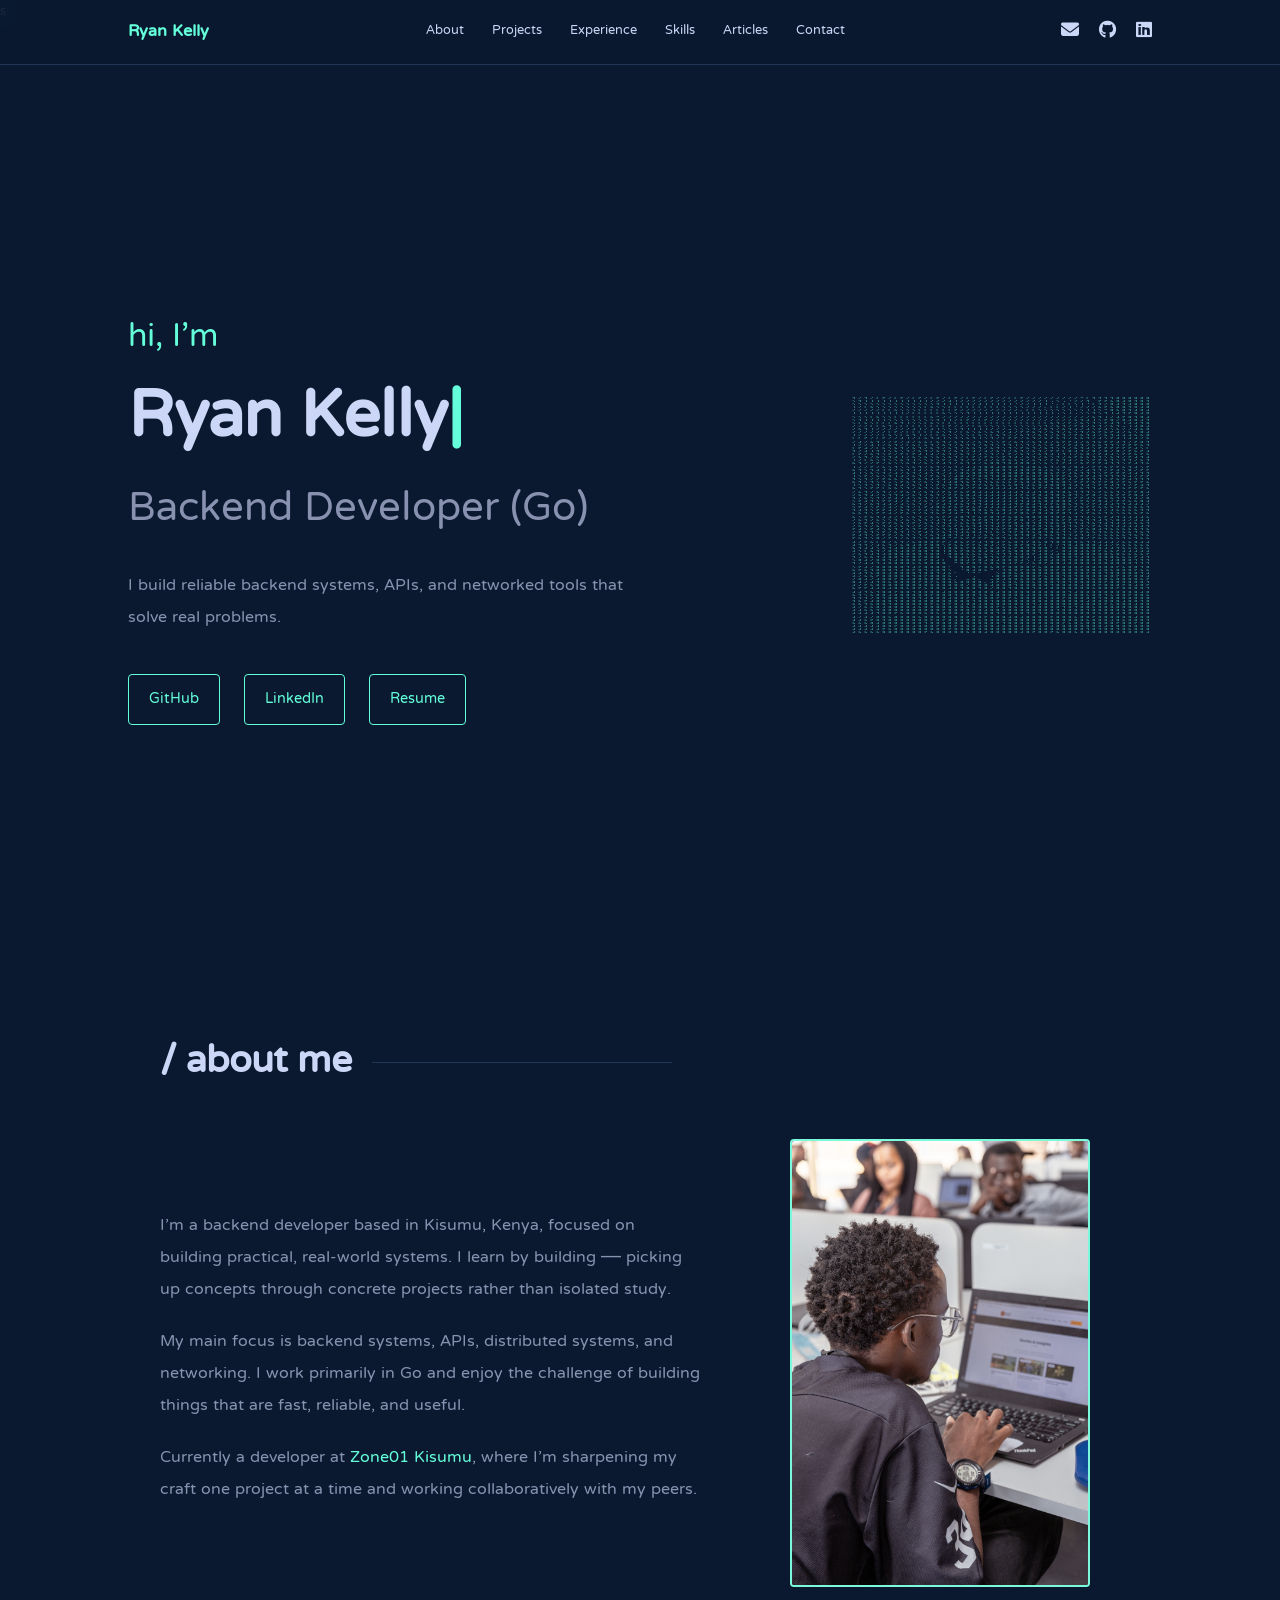
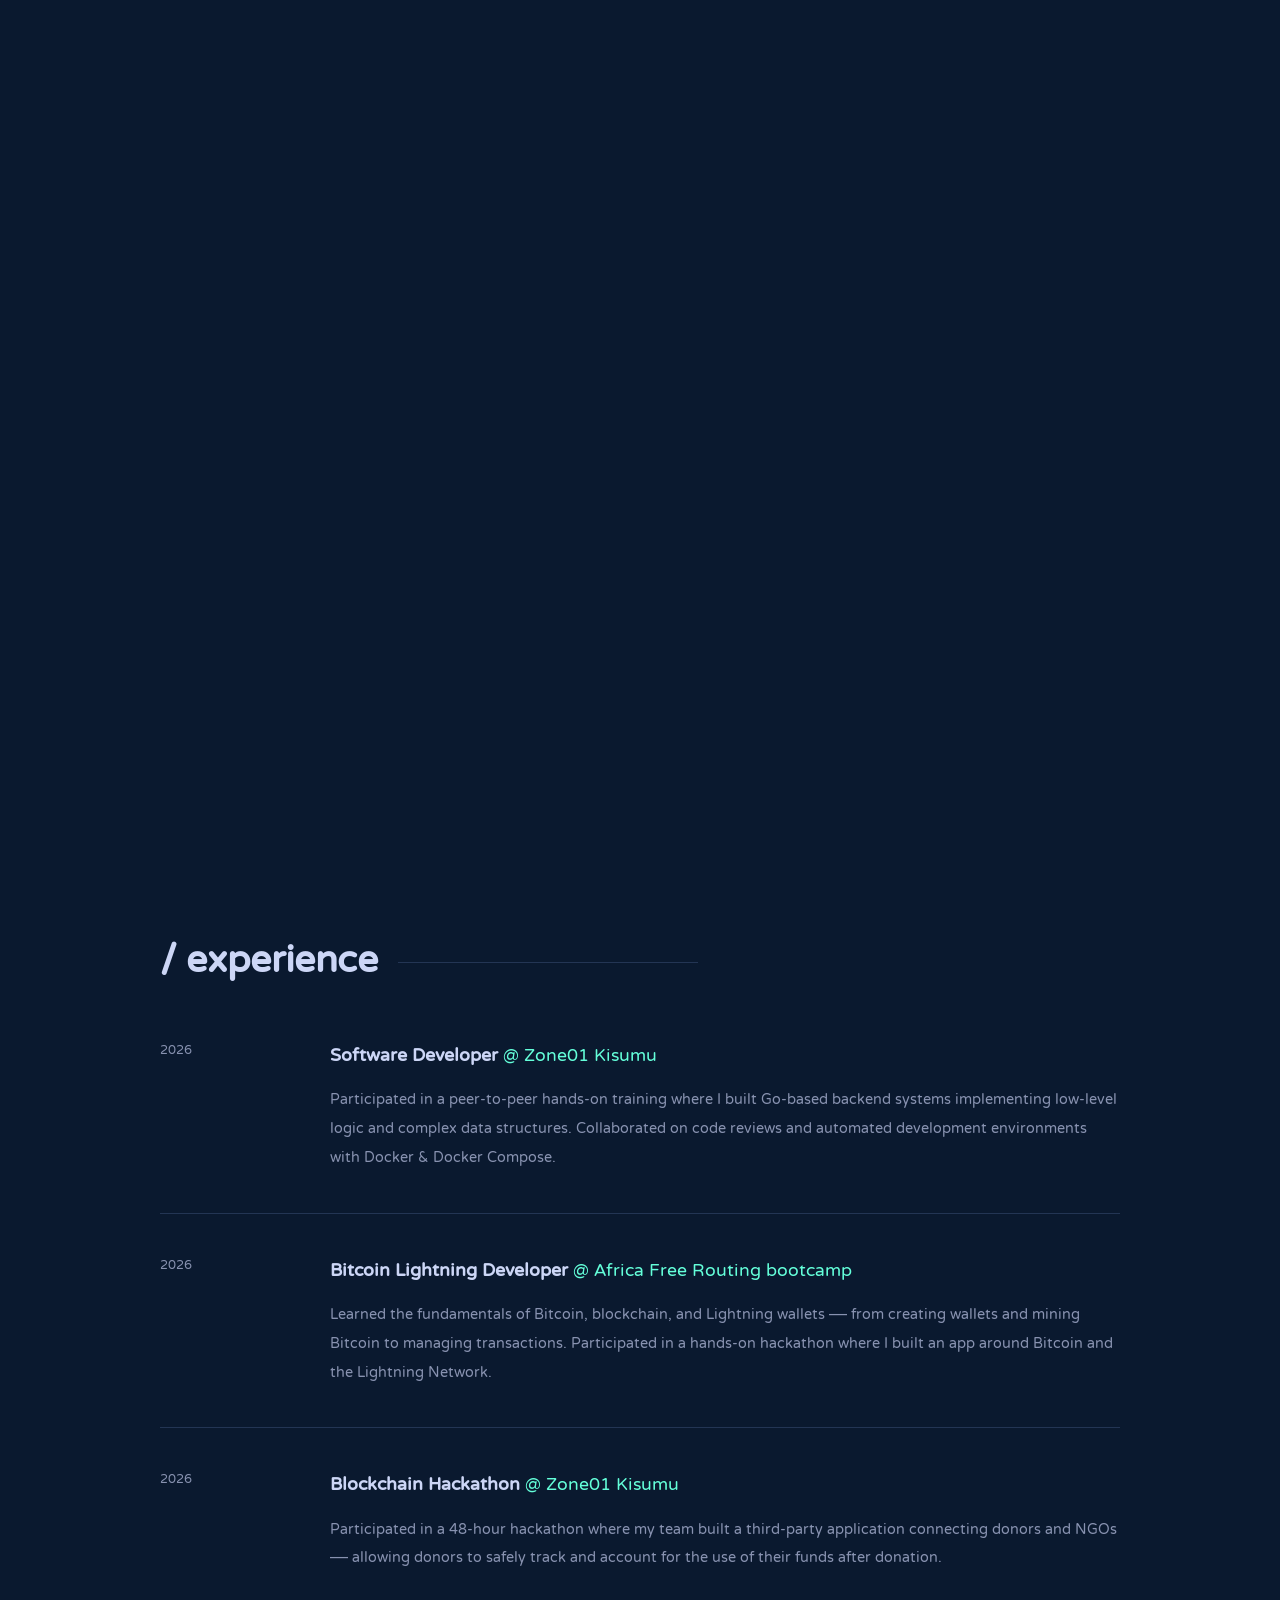
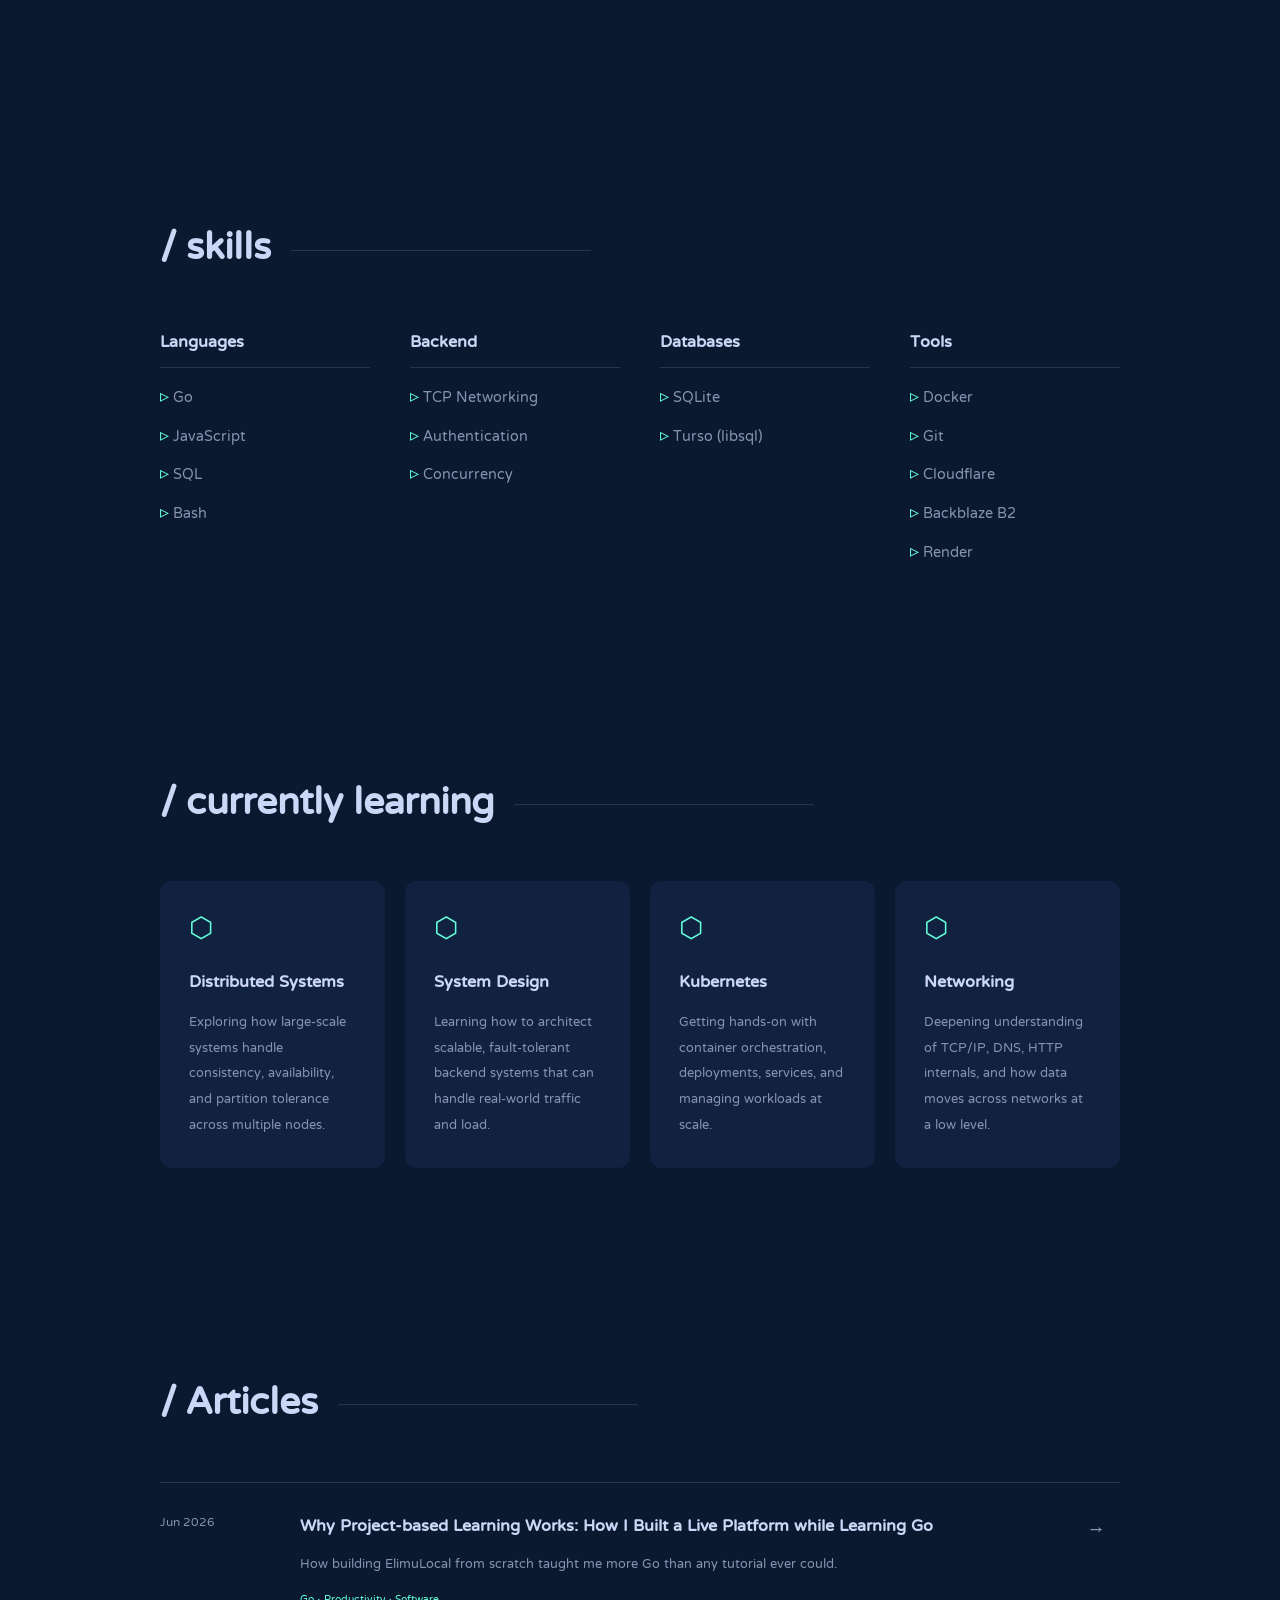
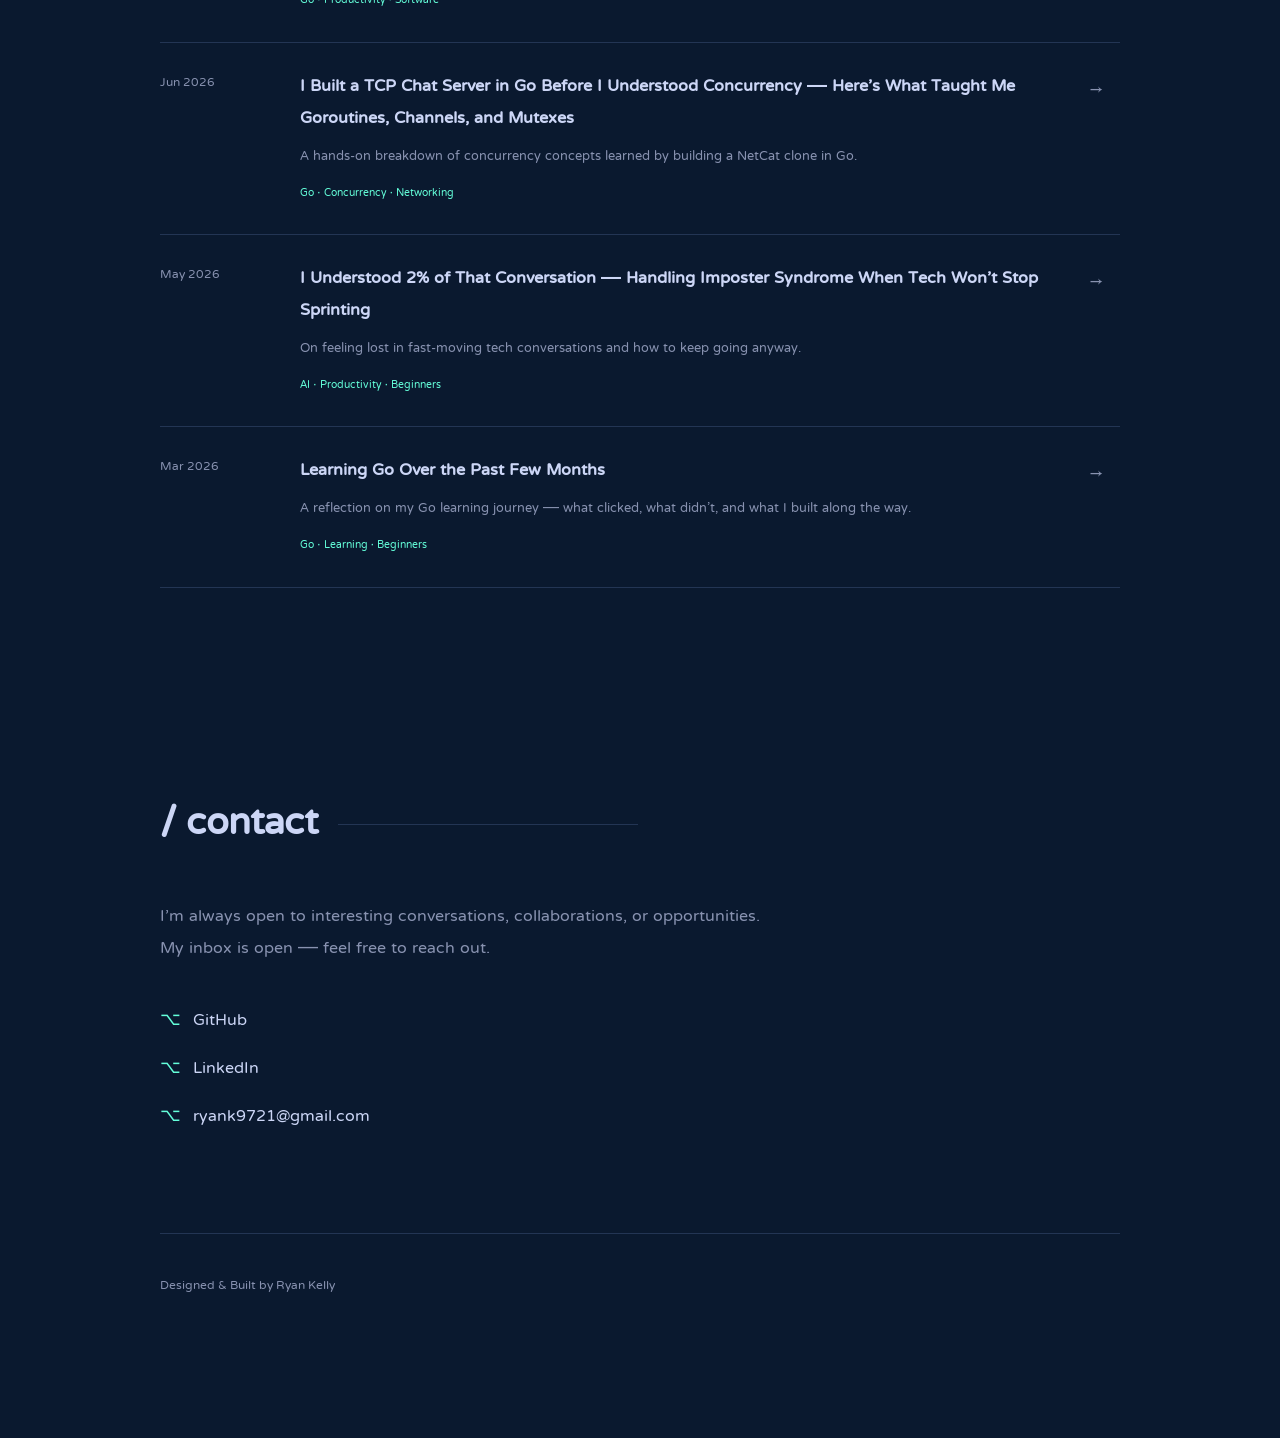
==== commit 32325427: "Adjust ascii layout" ====
--- a/index.html
+++ b/index.html
@@ -25,7 +25,7 @@
       <a href="https://www.linkedin.com/in/rykelly28/" target="_blank" title="LinkedIn" rel="noopener" aria-label="LinkedIn"><i class="fab fa-linkedin"></i></a>
     </div>
   </nav>
-  <main id="content">
+  <main id="content">s
     <section id="hero">
       <div class="hero-content">
         <p class="hero-greeting">hi, I'm</p>
@@ -44,11 +44,44 @@
       <div class="hero-ascii">
         <pre id="ascii-art">
           <!-- paste your ASCII art here later -->
-          ⣿⣿⣿⣿⣿⣿⣿⣿
-          ⣿⣶⣤⡀⠀⠀⠀⠀
-          ⣿⣿⣿⣿⣦⠀⠀⠀
-          ⠀⠀⠀⠀⠹⣿⣿⣄⠀
-          ⠀⠀⠀⠀⠀⠈⢿⣿⡆
+⢝⢮⢹⢪⢣⢫⢪⢣⢫⢪⢣⢫⢪⡣⡫⡪⣣⢫⡪⡣⡫⡪⡣⡫⡪⡪⡣⡣⡫⡪⡪⡪⢪⢊⢎⢊⠪⡪⡩⢧⠙⡽⡽⣝⣿⣻⣿⢿⣿⢿
+⢱⡱⡕⣕⢕⢕⢕⢕⢕⢕⢕⢕⡕⣕⢝⢜⡜⡜⡜⡜⡎⡞⡜⡜⡜⢜⢜⢌⢎⡪⡸⡸⡘⡌⡆⡣⢣⠱⡸⡨⡣⣝⡮⣟⣾⣽⢾⣿⣻⣿
+⢪⢪⢪⢪⢪⢣⢣⢳⢱⡱⡕⡇⡇⡇⡇⣇⢇⢏⢎⢮⢪⢪⢪⢪⢪⢪⢪⢪⢢⢣⢣⢱⢱⢱⢑⢕⢱⢑⢕⢜⢼⢕⢭⢻⣳⢿⡽⣾⣻⣾
+⢕⢵⢱⢣⢳⢱⢕⢇⢇⢇⢇⢇⢇⢗⢭⢪⢪⡪⡎⡮⡪⡎⡮⡪⡪⡪⡪⡪⡪⡪⡪⡪⡪⡪⡪⡪⡪⣎⢮⣪⢳⢝⡼⣮⡺⣯⣻⣽⣻⢾
+⡱⡣⡳⡕⡇⣇⢧⢓⡝⡜⡕⡕⡇⡗⡕⡇⡧⡣⡣⡣⡇⣇⢇⢇⢇⢇⢇⢇⢇⢇⢇⢇⢧⡳⣝⢮⡫⡮⣳⡱⣝⢵⡫⣞⢽⣘⢺⣺⣽⣻
+⡪⡳⡹⡸⡪⡪⡎⡮⡪⡎⡞⡜⡎⡞⣜⢕⢵⡱⡝⣜⢜⣜⢜⣎⢮⡪⣲⡱⡵⡵⣝⢮⡳⣝⢮⡳⣝⢞⢮⡺⣕⡯⣞⡵⣳⡪⣎⢞⣷⣻
+⡜⡎⡮⡪⡎⡧⡳⡱⣣⢳⡹⡜⣎⢧⣣⢳⢕⢵⢕⣕⢧⢳⢕⢧⡳⡝⡮⡮⡳⣝⢮⡳⣝⡮⣗⢽⡪⣏⣗⢽⡺⣪⢗⡽⣺⢺⣺⣳⡳⣟
+⢪⡺⡪⣳⢹⡪⣎⢯⡪⡞⣎⡗⣗⢧⡳⣝⢮⡳⣝⢮⢮⡳⣝⢵⢕⢯⢮⢳⢝⢮⡳⣝⢞⡮⣳⡫⡯⣺⢮⡳⣝⣗⢯⢯⢞⡽⡮⡯⣟⢽
+⢧⡫⣺⢪⢧⢳⢕⣗⢝⢮⡳⣝⢮⡳⣝⢮⡳⣝⢮⡳⣳⡹⣪⡳⣝⢵⡹⣕⢯⡳⣝⢮⡳⡽⡵⡝⣮⣳⢽⡺⣵⡫⣯⡫⣯⡫⡯⣞⡵⣣
+⡣⣏⢮⡳⣝⢕⢯⣪⢫⡣⣏⢞⣜⢞⣎⢗⣝⢮⡳⡝⡮⡺⡵⣝⢎⡧⢯⣪⡳⣝⢮⡳⣝⢞⢼⡹⣜⡮⣗⣟⢮⢯⢞⣞⢵⡫⡯⣳⢯⣳
+⣜⢮⡣⡳⡵⡹⣕⢕⢗⣝⢼⡱⣕⢗⡵⣫⢮⡳⣝⢮⣫⡫⣞⣮⣷⢯⣷⣳⣽⣮⣳⢝⣎⢏⡗⡽⣺⡪⣗⡵⡯⡯⣳⢽⢵⢝⡽⣪⢷⣝
+⣜⢮⢎⢯⣪⢳⢵⡹⣕⢵⢳⣹⡪⣗⡽⣪⡳⣝⢮⣺⡾⣽⣿⣻⣾⣿⢿⣻⣽⣾⡿⣷⣳⣝⢮⡻⡮⣻⡺⣪⢯⢯⡳⡯⣫⢗⣽⡺⡵⡯
+⢺⢜⡵⡳⣕⢝⢮⢺⣪⡳⣝⢮⡺⡵⣝⢮⡺⣪⣿⣳⡿⣿⣽⢿⣽⣾⣿⣿⡿⣟⣿⡿⣿⢷⡯⡯⣞⣗⡽⡽⣹⢵⢯⢯⢯⢯⣺⡺⡽⡽
+⣝⢵⢝⢮⢎⢯⣓⢗⡵⣝⢮⡳⣝⢞⢮⢺⣪⣿⢯⣗⢯⢷⢽⣝⣞⣞⣞⡷⣟⣿⣻⣟⣿⢿⣟⣯⢞⡮⡾⡽⣝⡽⡵⣯⡳⡯⣞⡽⡽⣝
+⣜⢵⢝⡵⡽⡕⣗⣝⢞⢮⡳⣝⢼⢕⣏⢗⣽⡽⣳⡳⡯⣯⣳⣳⣳⣳⣳⣻⢽⣞⣗⡿⡾⣟⣿⣻⣽⡺⣝⢾⢵⣫⢯⣞⡽⣝⡮⡯⡾⣝
+⡪⣗⢽⣪⡳⣝⢮⢮⣫⡳⣝⢮⡳⣝⢮⡫⡷⡯⣗⣯⣻⣺⣺⣺⣺⣺⣺⣺⡽⣞⡾⣽⣻⢿⣽⣟⣷⢽⢝⡽⣵⡫⣗⣗⡽⡵⡯⣯⣻⡺
+⢝⡮⣳⢵⢝⡮⡯⣺⡪⣞⢵⡳⣝⢮⡣⡯⣻⡽⣳⡳⣳⢽⣺⣺⣺⣺⣺⣺⢽⣳⣻⣗⣿⣻⣽⣯⣷⡫⡯⣞⡵⣯⣳⡳⡽⡽⣝⣞⣮⣻
+⢗⡽⣪⢗⡽⡺⣺⡪⣞⢵⡳⡝⡮⣣⣯⣞⡽⣞⡷⡽⣝⡽⣺⣺⣺⣺⣺⡽⡯⣟⣾⢽⣞⣯⣷⣿⡳⡽⣝⡮⡯⣞⣞⣞⢽⣝⣞⣞⣞⢮
+⣝⣞⢽⢕⡯⡯⣺⡪⡷⣝⢮⡫⣞⢵⣗⡷⣻⣳⠿⢽⢻⢟⣷⢷⣳⣻⣺⡽⣯⣟⡾⣽⣺⣽⡾⣯⢯⣫⢞⡾⣝⣞⢮⣞⢗⣗⣗⣗⡽⣝
+⡳⣕⢯⡳⣝⢞⢞⢮⡳⣕⢗⣝⢮⡳⣳⢯⣫⣞⢿⣝⣯⡷⣯⢿⡽⡯⡷⡿⣷⢻⡻⣻⢿⢽⣟⡯⡷⡽⣝⢾⢵⣳⢯⢞⣽⣺⡺⣺⣺⣳
+⡪⣗⢯⡺⣕⢯⣫⡳⣝⢮⡫⡮⡳⣝⢞⡽⣞⡮⣗⣗⢷⣻⢽⢽⣺⡯⣯⢿⣵⢿⡽⣿⢽⣟⣷⣻⢽⣝⢾⢝⡷⣝⢾⢽⣺⣺⣺⣳⣳⢽
+⡫⡾⣕⢯⢞⡵⡳⣝⢮⢳⢝⡭⣫⢮⡳⣝⢾⢽⣺⣞⣽⣺⢽⡝⣗⣏⢯⡿⣽⢯⣟⣯⢿⣽⣞⢾⢝⡮⡯⣗⣟⢾⣝⣗⣗⣗⣗⢷⣝⢷
+⡯⣞⢽⢕⣯⡫⡯⢮⡳⣝⢵⢝⢮⣳⣽⣾⠿⡽⣞⡾⡼⡮⡷⣝⣮⢮⣳⣟⣽⡻⡾⣽⡻⣗⣽⣽⣝⣞⣽⡺⡮⣗⣗⣗⣗⢷⣝⢷⣝⣗
+⣺⢮⢯⡳⣣⣟⢮⡳⣝⣮⣳⣿⡿⣿⣯⢏⡮⣟⣗⡯⡯⣞⣽⣻⡺⡯⣗⣿⡽⣯⢿⡷⡟⡝⡻⢿⣿⣻⣷⣽⣽⣺⣺⡺⡮⣗⣗⣟⣞⣞
+⣳⢝⡞⣞⢵⡳⣽⢾⣻⣾⡿⣯⣿⢿⣽⢸⣿⣟⡷⣯⣟⣷⣳⣷⣻⡽⣗⣯⣿⣽⢿⣻⣿⡡⡃⣿⣻⣿⣻⣟⣿⡿⣞⣞⡽⣳⣳⣳⣳⣳
+⢮⡳⣝⣞⢽⣺⣿⣿⢿⡿⣿⡿⣽⣿⣿⠈⢿⣿⣻⣗⡷⣗⣷⢵⣝⡽⡽⣽⣾⣻⢫⣺⣿⣞⣾⣿⣿⢿⣻⣿⣟⣿⣿⣷⣟⣗⣗⡷⣳⢯
+⢵⡻⣺⣪⢿⣻⣽⣾⣿⣿⣟⣟⣯⣿⣾⣧⠀⠿⣿⡾⣯⢿⣞⣿⣞⣿⣻⡿⡾⡱⣜⣾⡿⣾⣿⣻⣽⣿⣿⣿⣻⣿⣽⣾⣿⣿⣿⢽⢽⢽
+⣕⡯⣞⢮⣿⣿⣿⢿⣻⣽⡾⣯⢿⣻⣿⣿⢅⠀⠹⣿⣻⣯⣟⠷⠻⢯⣿⣿⡿⣿⣯⣷⣿⣿⡿⣿⣿⢿⣯⣿⣿⣻⣿⣟⣯⣷⣿⡿⣝⣟
+⣺⡺⣝⣗⡿⣿⣾⣿⣿⣿⢿⣽⡿⣿⣽⣾⣗⢁⠀⠈⢉⠁⠀⢀⣵⣿⡿⣷⣿⣿⣿⡿⣟⣿⣿⢿⣿⢿⣿⣯⣿⣿⣽⣿⡿⣿⡿⣿⣽⣺
+⣮⣻⡺⣪⢾⣿⣟⣯⣿⣾⣿⡿⣿⡿⣟⣿⣷⣆⣤⣶⣿⣦⡀⣲⡿⣞⣿⣟⣷⣿⣟⣿⣿⣿⢿⣿⢿⣿⣿⣽⣷⣿⡿⣷⣿⣿⣿⣿⣷⢯
+⣞⡮⡯⣳⣻⣿⣻⣿⣿⣟⣿⡿⣟⣿⣿⣿⣻⣿⢿⣮⣿⢿⣿⡺⣿⣿⢿⣽⣿⣿⢿⣿⣻⣽⣿⣿⣿⣿⣾⣿⣟⣯⣿⣿⡿⣯⣿⣾⣿⢯
+⣞⢾⢝⣗⣽⣿⣻⣯⣿⣿⣽⣿⣿⡿⣿⣾⣿⢿⣿⣯⣿⢿⣟⣿⣾⣿⣿⣿⣿⣻⣿⣿⣿⣿⣿⣿⣽⣾⣿⣟⣿⣿⢿⣟⣿⣿⡿⣿⣾⣟
+⢽⣝⡽⣪⣿⣽⣿⢿⣿⣽⣿⣽⣾⣿⣿⣿⣾⣿⣿⣯⢷⣿⣿⢿⣯⣿⣯⣷⣿⣿⣿⣿⣽⣾⣿⣯⣿⣿⣿⣻⣿⣽⣿⣿⣿⣻⣿⣿⢿⣿
+⣳⡳⣝⣗⣿⣻⣽⣿⣿⣿⣻⣟⣿⣯⣷⣿⣯⣿⣾⣟⣿⣾⣿⣿⡿⣟⣿⣟⣿⣿⣽⣾⣿⣿⣿⢿⣿⢿⣾⣿⣟⣿⣯⣷⣿⣿⣿⣾⣿⣿
+⣺⣺⣳⣳⢽⣿⣿⡿⣟⣿⣿⣿⣟⣿⣟⣯⣿⣿⣻⣿⣯⣿⣾⣿⢿⣿⣿⣿⣿⢿⣿⢿⣿⣿⣽⣿⣿⣿⣿⣽⣿⣟⣿⣿⣻⣷⣿⣿⣽⣿
+⣺⣪⣞⡮⣿⢿⣷⣿⣿⣿⣿⣷⣿⡿⣿⡿⣿⣻⣿⣯⣿⣟⣯⣿⣿⣿⣾⣿⣾⣿⣿⣿⣿⣯⣿⣿⣿⣷⣿⣟⣯⣿⣿⣻⣿⣟⣿⣾⣿⢿
+⣳⣳⣳⣻⣺⣿⣿⡿⣿⣿⣻⣿⣽⣿⡿⣿⣿⡿⣿⣽⣿⣻⣿⣿⣻⣽⣿⣿⣻⣿⣿⣻⣿⣻⣿⣯⣷⣿⣷⣿⣿⣿⣻⣿⣯⣿⣿⣯⣿⣿
+⣺⣞⣞⣞⣞⣯⣷⣿⣿⣿⣿⣿⡿⣟⣿⣿⣯⣿⣿⣟⣿⣿⣻⣿⣿⣿⣿⣿⣻⣿⡿⣿⣿⡿⣟⣿⣿⣟⣿⣽⣿⣽⣿⣿⣽⣿⣷⣿⣿⣻
         </pre>
       </div>
     </section>
--- a/style.css
+++ b/style.css
@@ -44,29 +44,30 @@
   min-height: 100vh;
   display: flex;
   align-items: center;
-  justify-content: space-between; /* changed */
-  padding: 0 10vw;
+  justify-content: space-between;
+  padding: 80px 10vw 0;
   gap: 4vw;
-}
-
+  overflow: hidden;      /* prevents ASCII from creating horizontal scroll */
+}
 .hero-ascii {
   color: var(--green);
-  font-size: 16px;
-  line-height: 1.2;
-  opacity: 0.85;
-  display: flex;
-  align-items: center;
-  justify-content: center;
-  min-width: 250px;
+  opacity: 0.75;
+  display: flex;
+  align-items: center;
+  justify-content: flex-end;
   flex-shrink: 0;
+  max-width: 45%;        /* stop it overflowing on smaller screens */
 }
 
 #ascii-art {
   font-family: monospace;
+  font-size: 5px;        /* YOUR file had 16px — this is the main fix */
+  line-height: 1.25;
+  letter-spacing: 2px;   /* horizontal spacing so chars don't squish */
   white-space: pre;
   margin: 0;
-}
-
+  overflow: hidden;
+}
 .hero-content {
   max-width: 600px;
 }
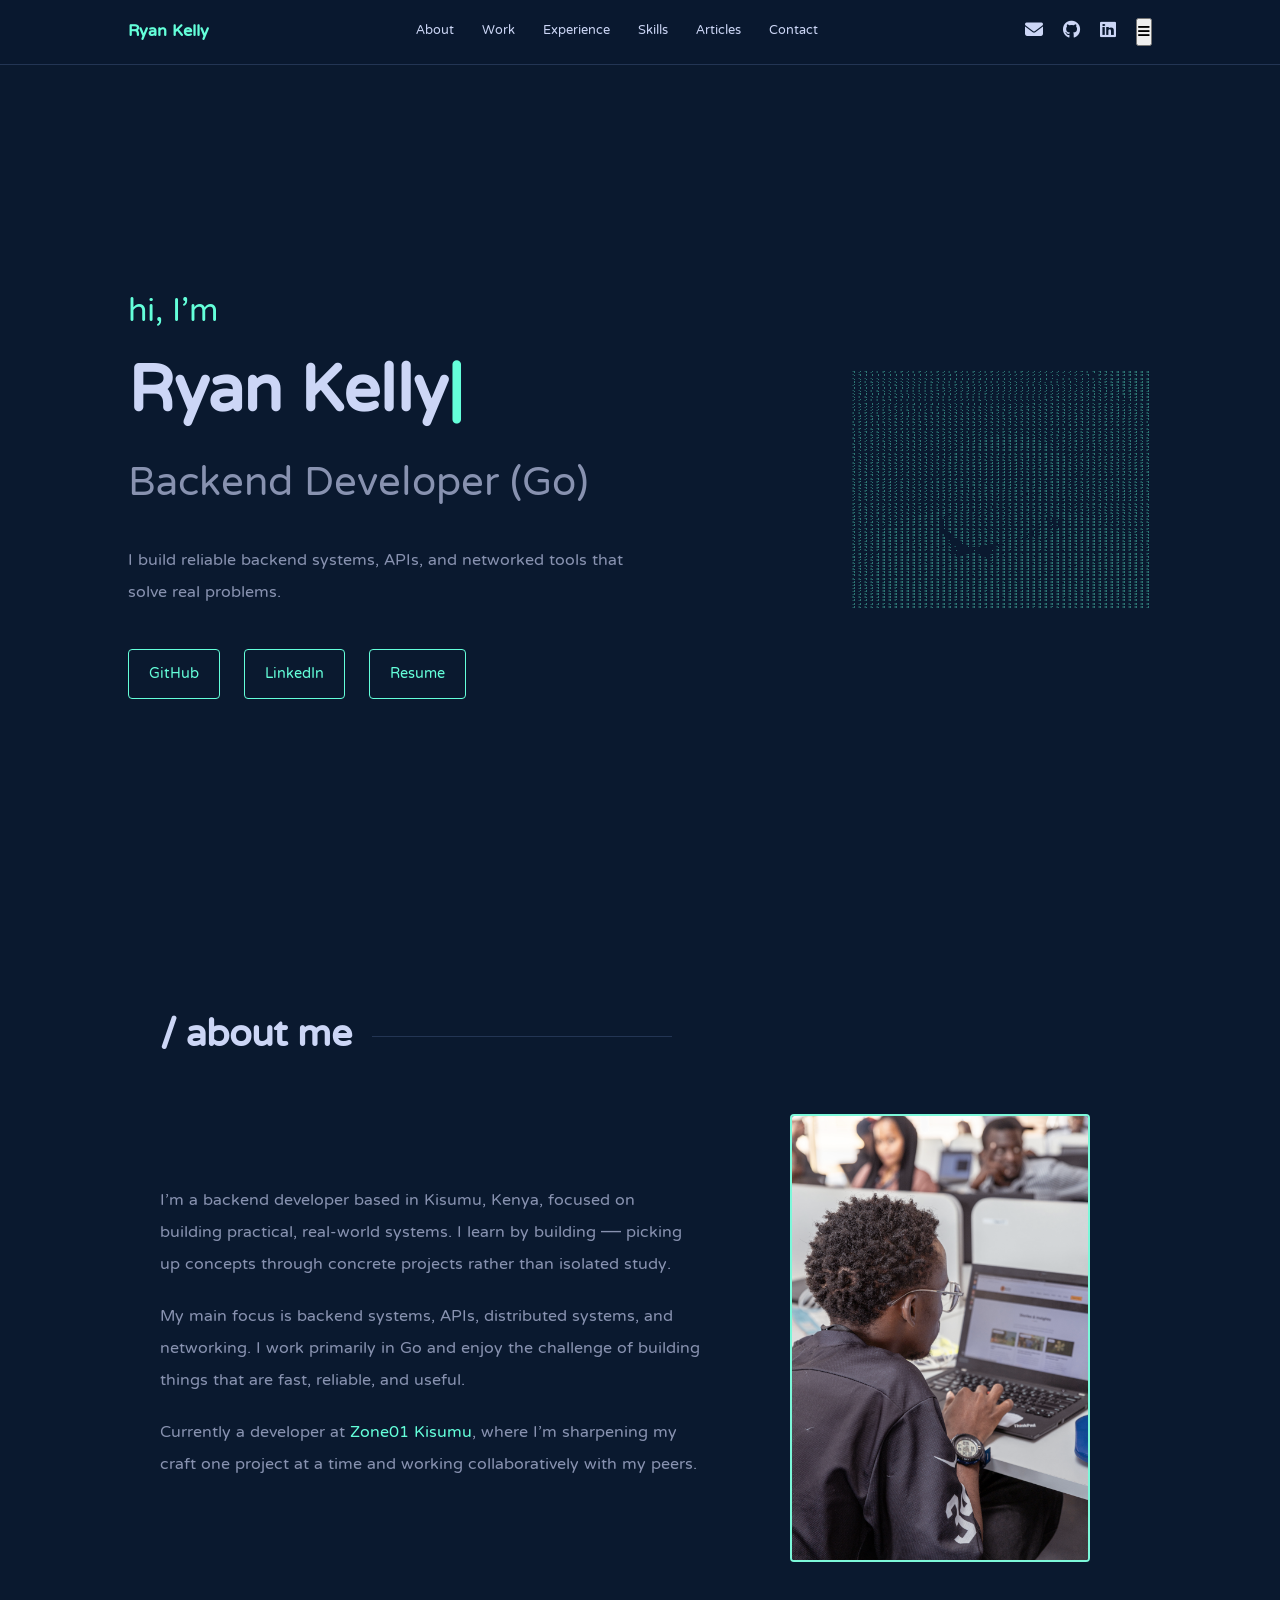
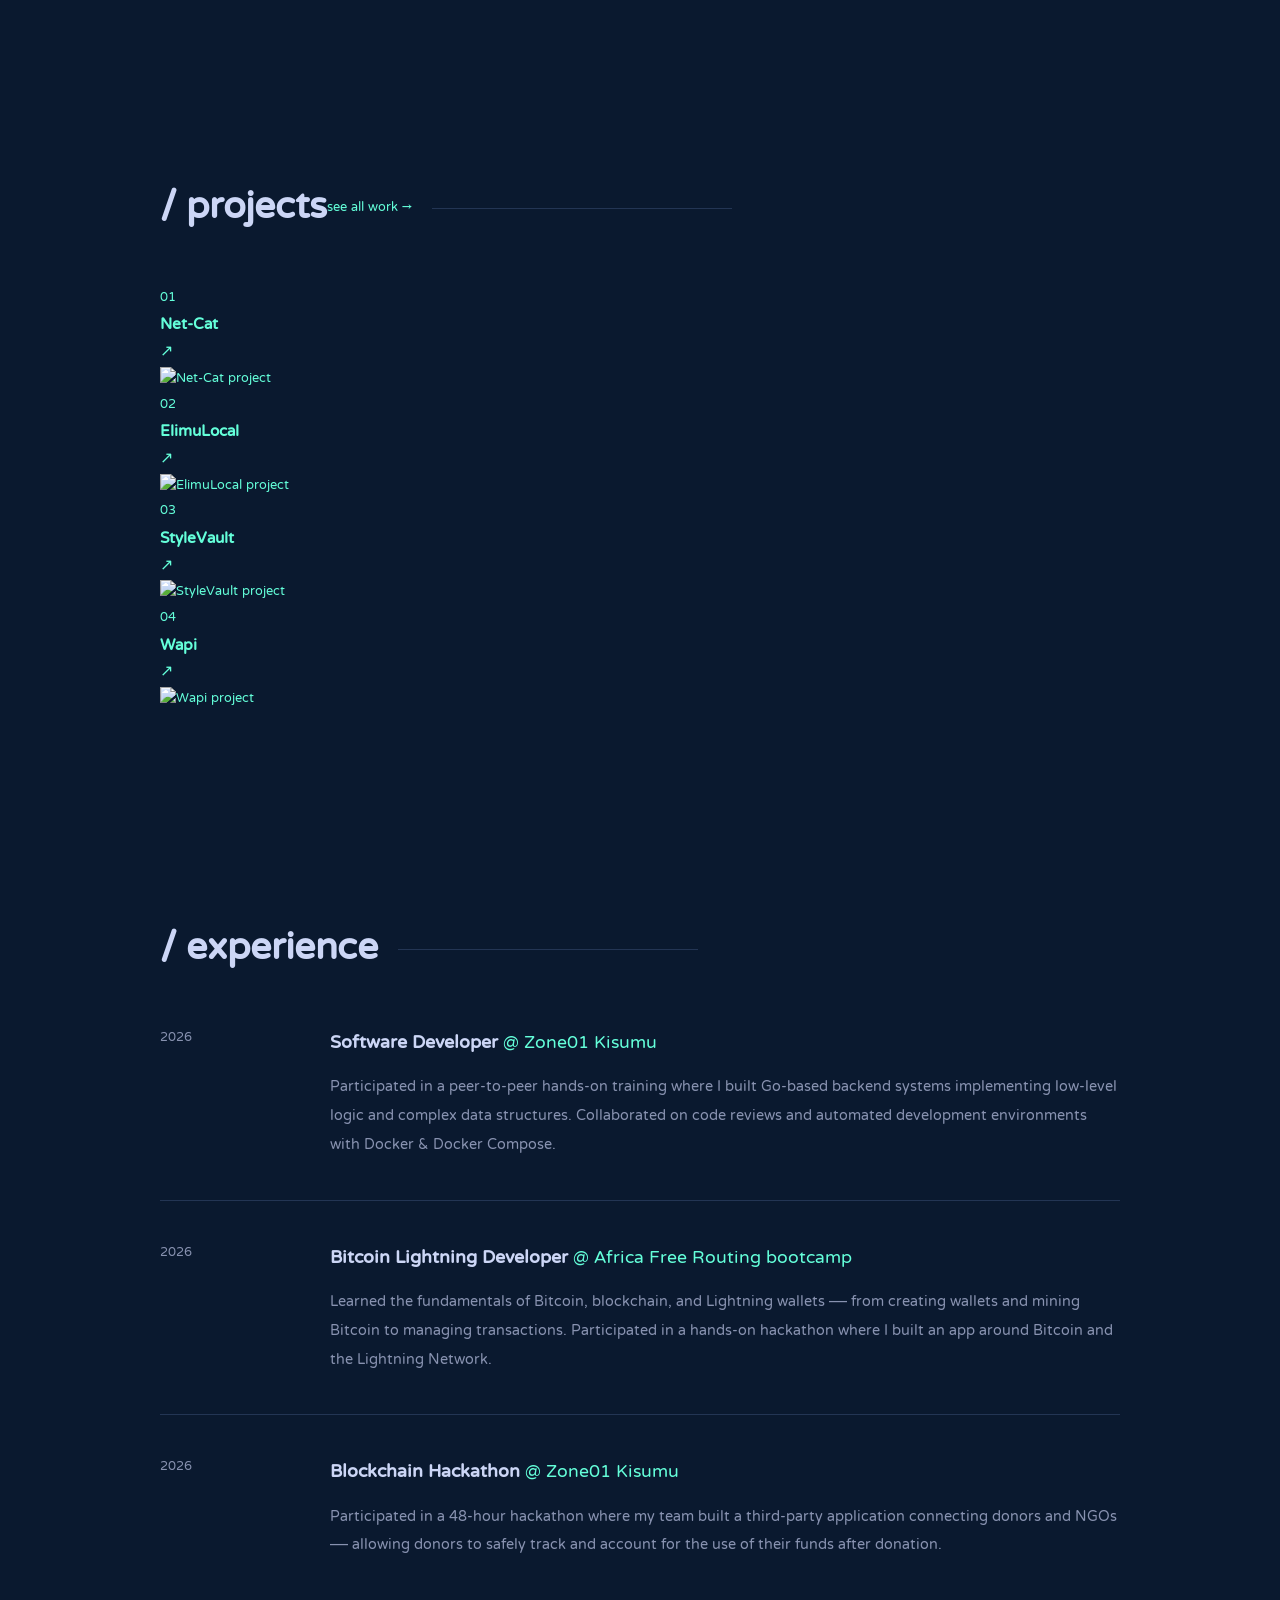
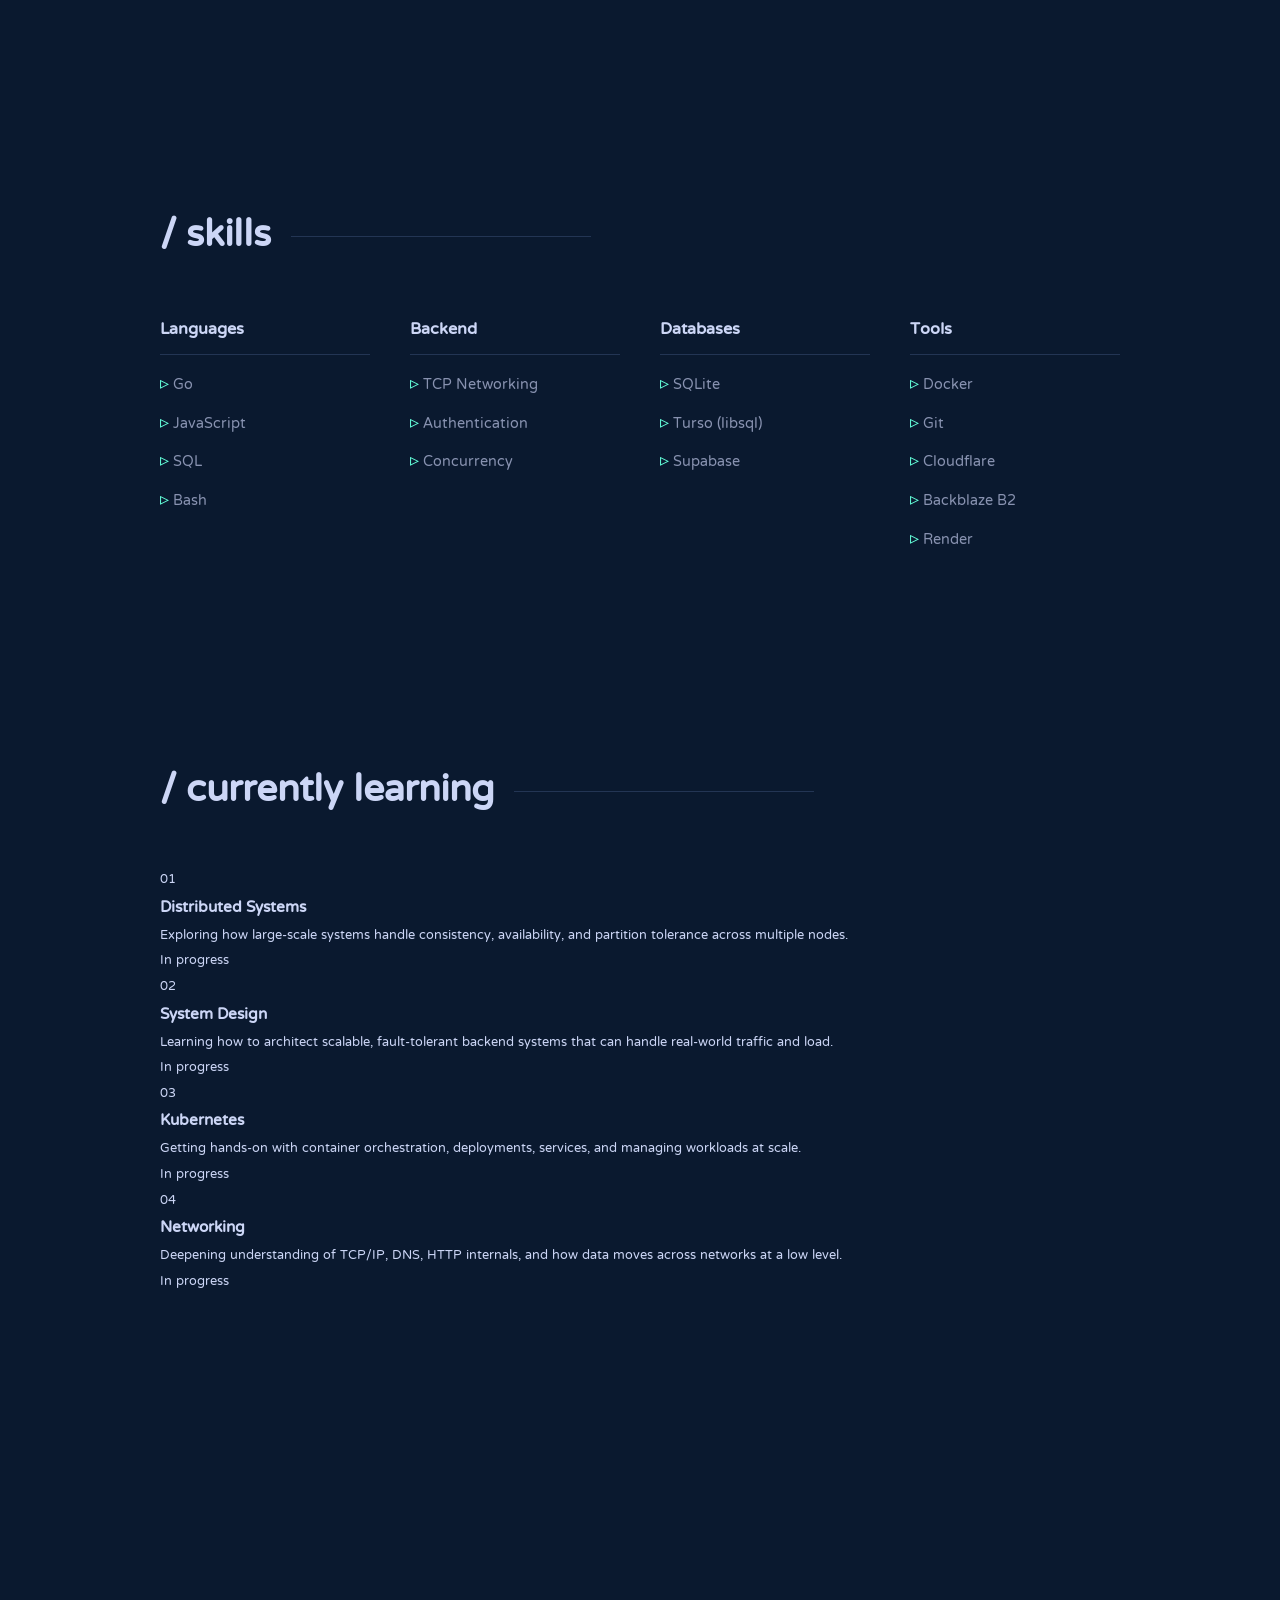
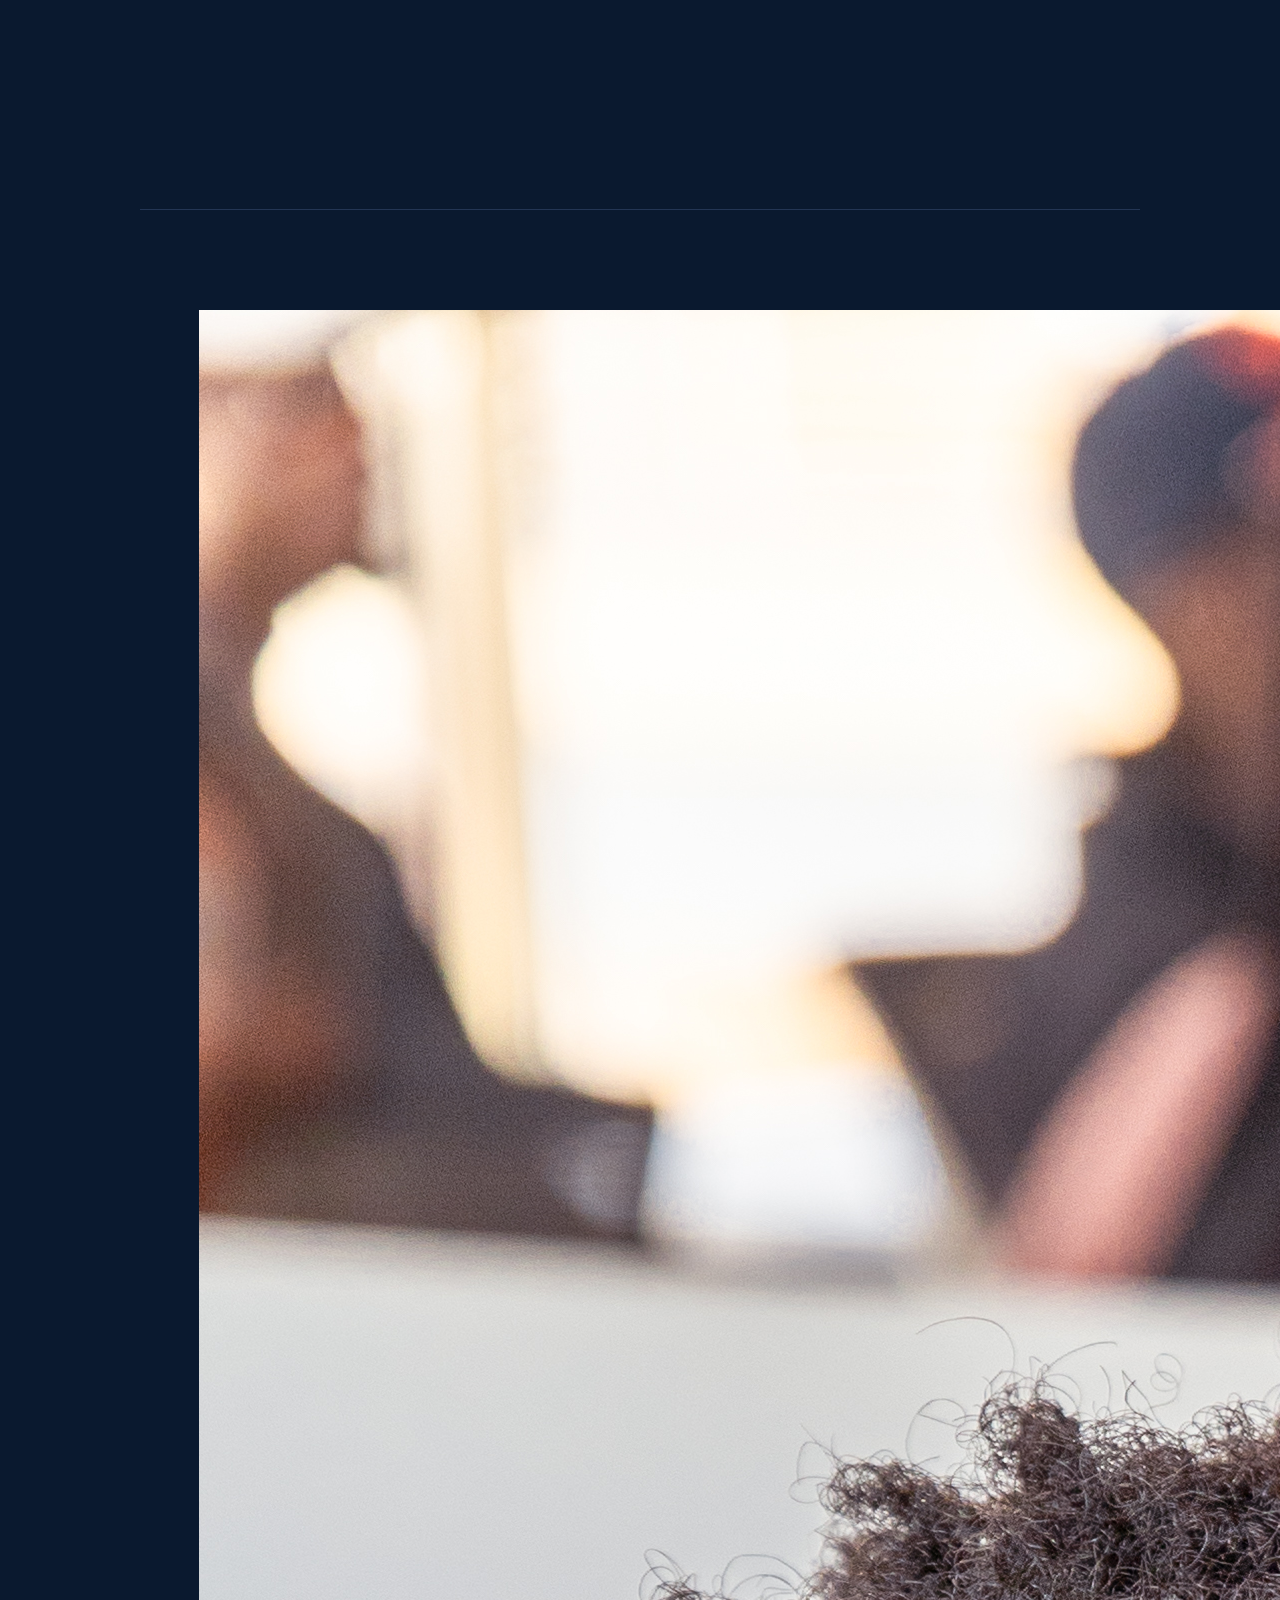
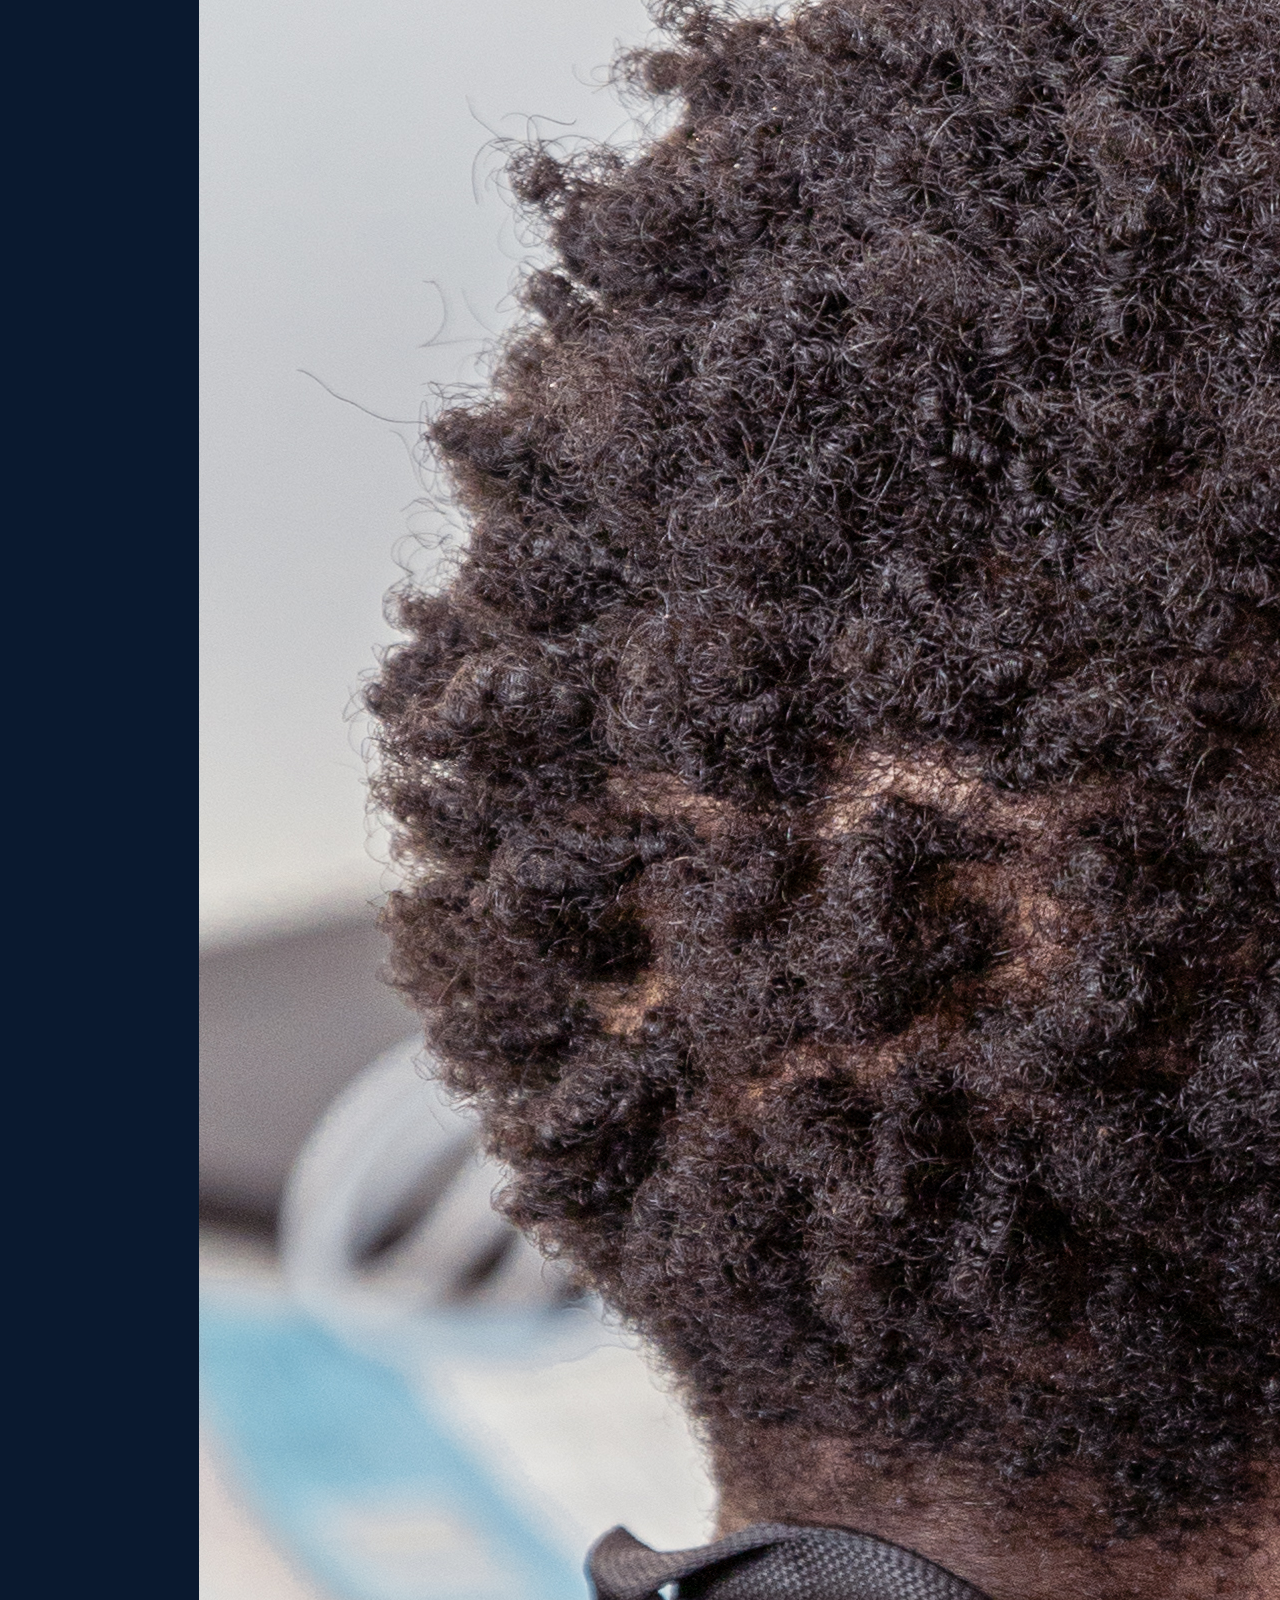
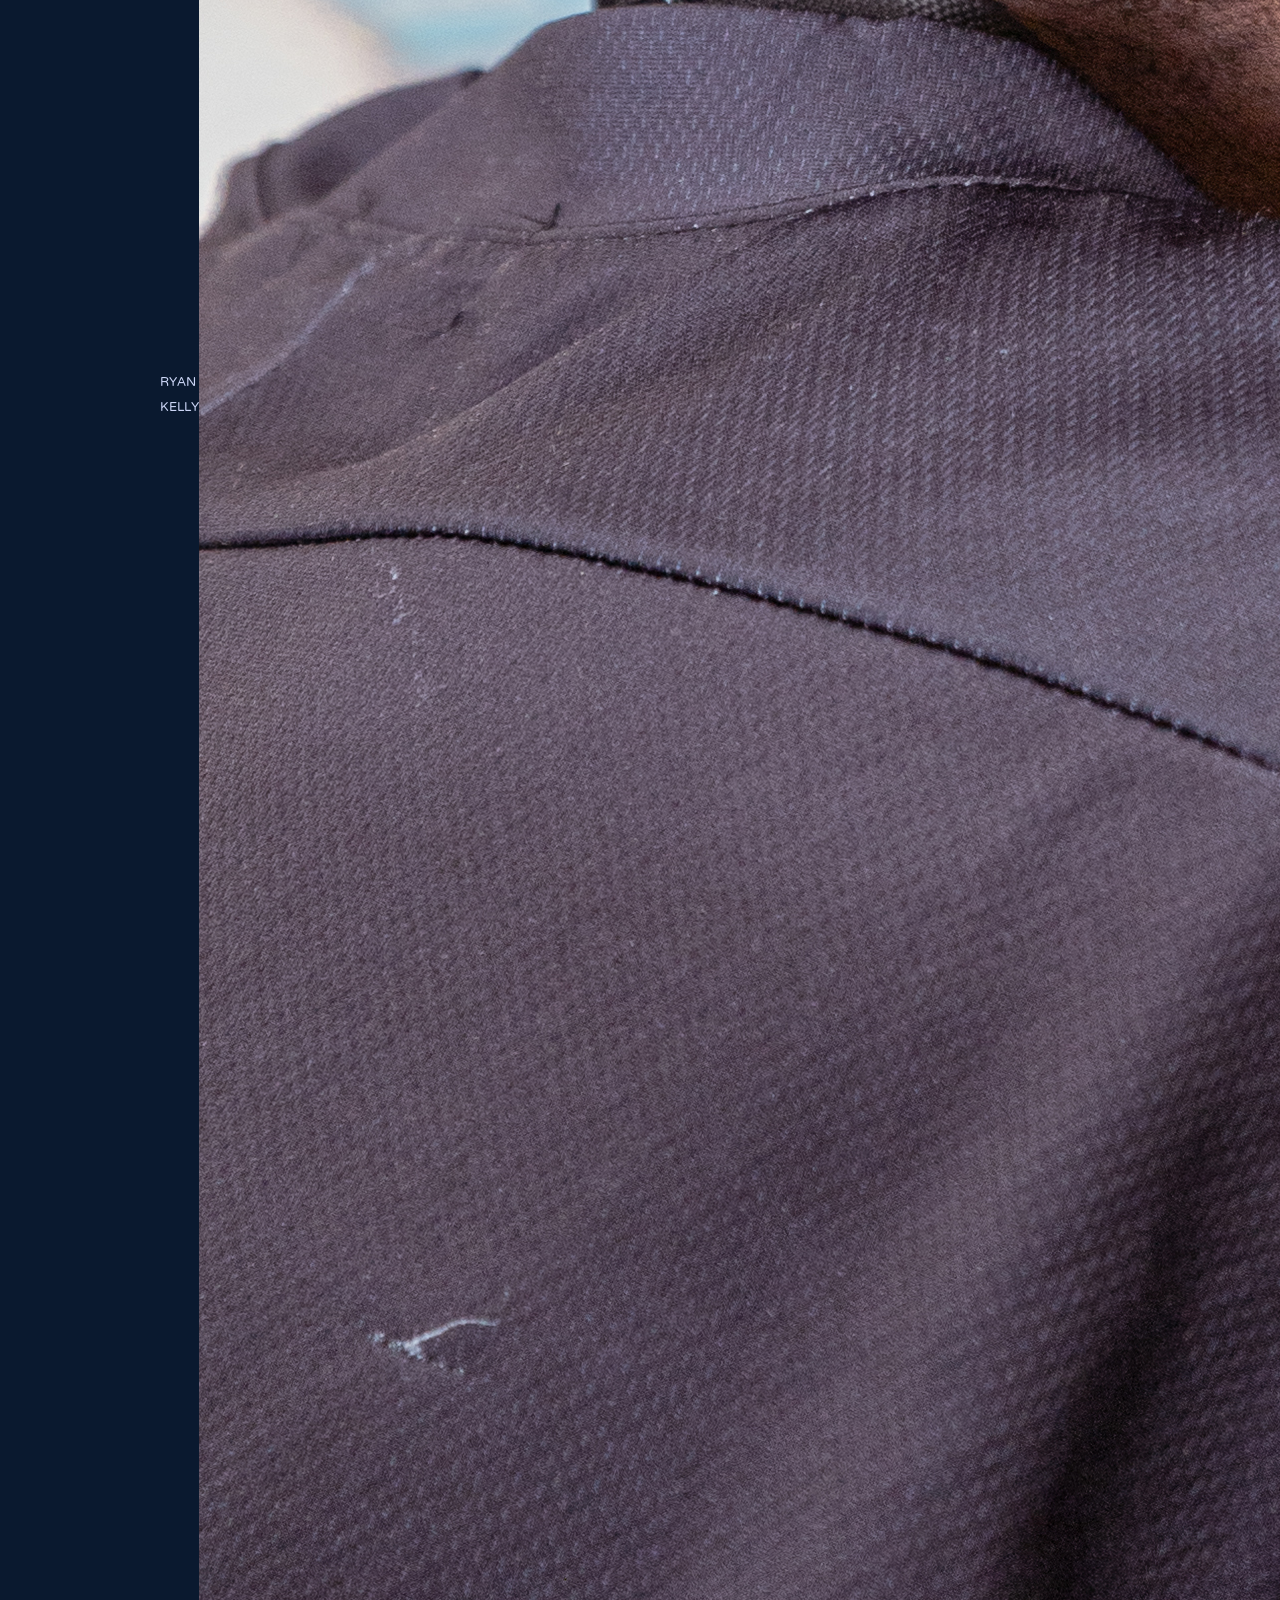
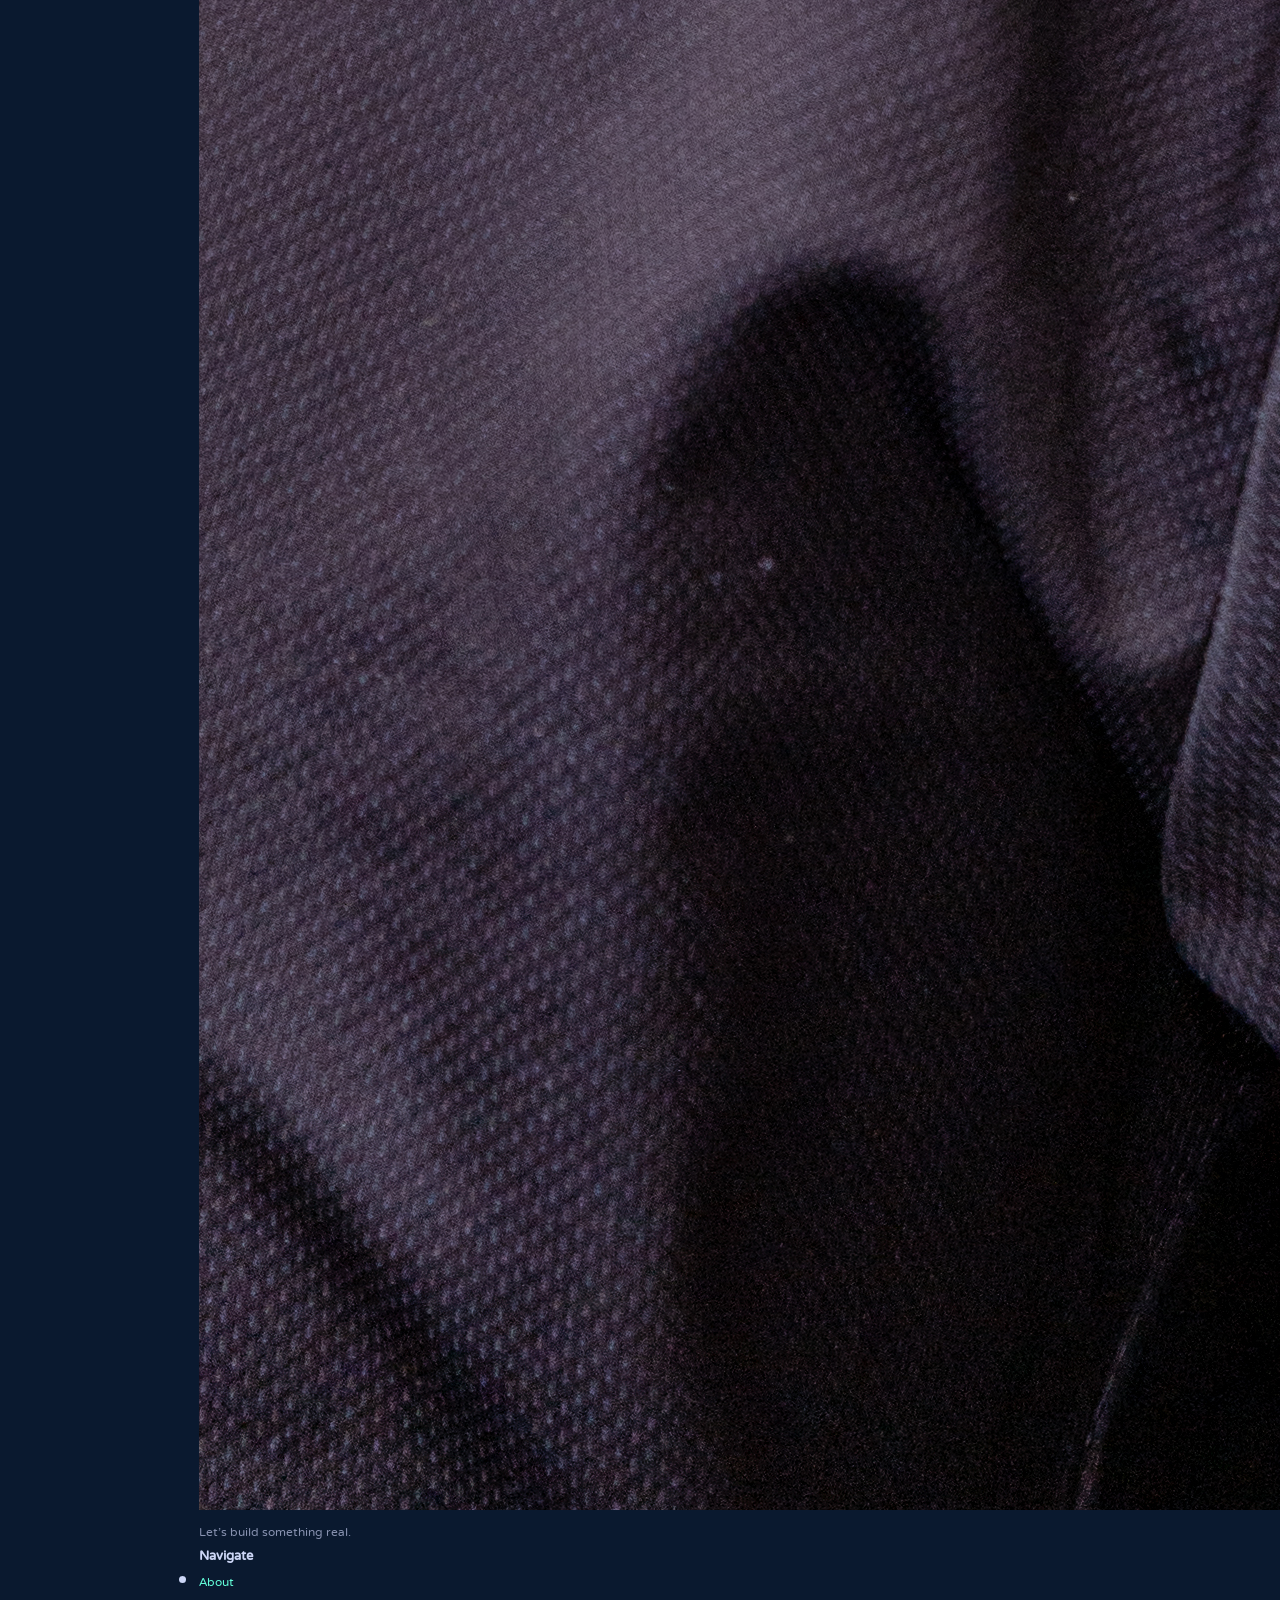
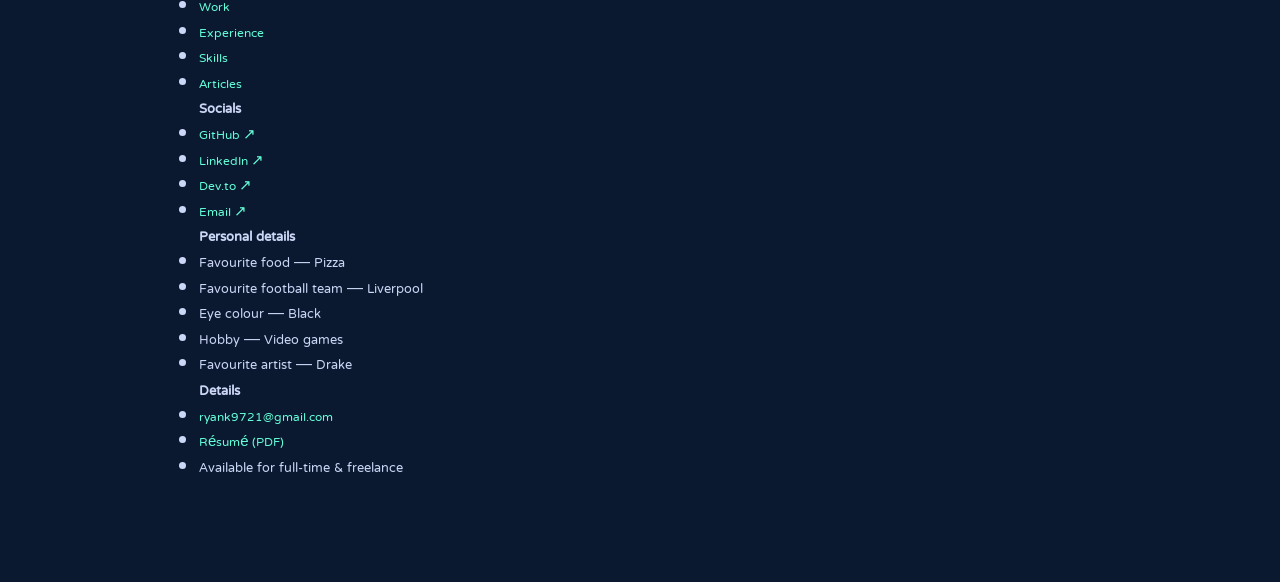
==== commit 253719fa: "Enhance portfolio website: update title, improve navigation, and restructure sections for better cla" ====
--- a/index.html
+++ b/index.html
@@ -3,29 +3,35 @@
 <head>
   <meta charset="UTF-8" />
   <meta name="viewport" content="width=device-width, initial-scale=1.0" />
-  <title>Ryan Kelly</title>
+  <title>Ryan Kelly — Backend Developer (Go)</title>
+  <link rel="icon" href="data:image/svg+xml,<svg xmlns='http://www.w3.org/2000/svg' viewBox='0 0 32 32'><rect width='32' height='32' rx='7' fill='%230a192f'/><text x='16' y='23' font-family='Arial,sans-serif' font-size='19' font-weight='bold' text-anchor='middle' fill='%2364ffda'>R</text></svg>" />
   <link href="https://fonts.googleapis.com/css2?family=NTR&display=swap" rel="stylesheet" />
   <link rel="stylesheet" href="https://cdnjs.cloudflare.com/ajax/libs/font-awesome/6.5.0/css/all.min.css" />
   <link rel="stylesheet" href="style.css" />
 </head>
 <body>
   <nav id="navbar">
-    <span class="nav-name">Ryan Kelly</span>
-    <ul class="nav-links">
+    <a class="nav-name" href="index.html">Ryan Kelly</a>
+    <ul class="nav-links" id="navLinks">
       <li><a href="#about">About</a></li>
-      <li><a href="#projects">Projects</a></li>
+      <li><a href="work.html">Work</a></li>
       <li><a href="#experience">Experience</a></li>
       <li><a href="#skills">Skills</a></li>
-      <li><a href="#blog">Articles</a></li>
-      <li><a href="#contact">Contact</a></li>
+      <li><a href="#articles">Articles</a></li>
+      <li><a href="contact.html">Contact</a></li>
     </ul>
     <div class="nav-icons">
-      <a href="mailto:ryank9721@gmail.com" title="Email"><i class="fas fa-envelope"></i></a>
-      <a href="https://github.com/Rkelly-dot" target="_blank" title="GitHub"><i class="fab fa-github"></i></a>
-      <a href="https://www.linkedin.com/in/rykelly28/" target="_blank" title="LinkedIn" rel="noopener" aria-label="LinkedIn"><i class="fab fa-linkedin"></i></a>
+      <a href="mailto:ryank9721@gmail.com" title="Email" aria-label="Email"><i class="fas fa-envelope"></i></a>
+      <a href="https://github.com/Rkelly-dot" target="_blank" rel="noopener" title="GitHub" aria-label="GitHub"><i class="fab fa-github"></i></a>
+      <a href="https://www.linkedin.com/in/rykelly28/" target="_blank" rel="noopener" title="LinkedIn" aria-label="LinkedIn"><i class="fab fa-linkedin"></i></a>
+      <button class="nav-toggle" id="navToggle" aria-label="Toggle menu" aria-expanded="false">
+        <i class="fas fa-bars"></i>
+      </button>
     </div>
   </nav>
-  <main id="content">s
+
+  <main id="content">
+    <!-- ============ INTRO / HERO (unchanged from v1) ============ -->
     <section id="hero">
       <div class="hero-content">
         <p class="hero-greeting">hi, I'm</p>
@@ -36,9 +42,9 @@
           that solve real problems.
         </p>
         <div class="hero-links">
-          <a href="https://github.com/Rkelly-dot" target="_blank">GitHub</a>
+          <a href="https://github.com/Rkelly-dot" target="_blank" rel="noopener">GitHub</a>
           <a href="https://www.linkedin.com/in/rykelly28/" target="_blank" rel="noopener">LinkedIn</a>
-          <a href="resume.pdf" target="_blank">Resume</a>
+          <a href="resume.pdf" target="_blank" rel="noopener">Resume</a>
         </div>
       </div>
       <div class="hero-ascii">
@@ -86,12 +92,13 @@
       </div>
     </section>
 
+    <!-- ============ ABOUT (unchanged from v1) ============ -->
     <section id="about">
-      <div class="section-header">
+      <div class="section-header" data-reveal>
         <span class="section-title">/ about me</span>
       </div>
       <div class="about-content">
-        <div class="about-text">
+        <div class="about-text" data-reveal>
           <p>
             I'm a backend developer based in Kisumu, Kenya, focused on building
             practical, real-world systems. I learn by building — picking up concepts
@@ -107,7 +114,7 @@
             where I'm sharpening my craft one project at a time and working collaboratively with my peers.
           </p>
         </div>
-        <div class="about-image">
+        <div class="about-image" data-reveal>
           <div class="image-placeholder">
             <img src="photo.jpg" alt="Photo of Ryan Kelly" class="about-photo" />
           </div>
@@ -115,69 +122,66 @@
       </div>
     </section>
 
+    <!-- ============ PROJECTS (homepage: name + image only) ============ -->
     <section id="projects">
-      <div class="section-header">
+      <div class="section-header" data-reveal>
         <span class="section-title">/ projects</span>
-      </div>
-      <div class="projects-grid">
-        <div class="project-card">
-          <div class="card-top">
-            <span class="folder-icon">⌗</span>
-            <div class="card-links">
-              <a href="#" target="_blank">GitHub</a>
-            </div>
-          </div>
-          <h3 class="card-title">Net-Cat</h3>
-          <p class="card-desc">
-            A TCP chat server clone built in Go. Supports multiple clients
-            concurrently using goroutines, channels, and mutexes following
-            the Hub pattern.
-          </p>
-          <p class="card-learned">Learned: goroutines, channels, race condition testing, concurrency patterns, mutexes</p>
-          <p class="card-tech">Go · TCP · Concurrency</p>
-        </div>
-
-        <div class="project-card">
-          <div class="card-top">
-            <span class="folder-icon">⌗</span>
-            <div class="card-links">
-              <a href="#" target="_blank">GitHub</a>
-            </div>
-          </div>
-          <h3 class="card-title">Forum</h3>
-          <p class="card-desc">
-            A web forum with user authentication, posts, comments,
-            likes/dislikes, and filtering. Built from scratch with no frameworks.
-          </p>
-          <p class="card-learned">Learned: sessions, cookies, SQL, Docker</p>
-          <p class="card-tech">Go · SQLite · Docker · HTML/CSS</p>
-        </div>
-
-        <div class="project-card">
-          <div class="card-top">
-            <span class="folder-icon">⌗</span>
-            <div class="card-links">
-              <a href="#" target="_blank">GitHub</a>
-              <a href="#" target="_blank">Live</a>
-            </div>
-          </div>
-          <h3 class="card-title">ElimuLocal</h3>
-          <p class="card-desc">
-            A free offline-capable resource sharing platform for Kenyan university
-            students. Supports notes, past papers, textbooks, and lecture videos.
-          </p>
-          <p class="card-learned">Learned: file storage, auth, deployment, Cloudflare, Docker & Docker Compose, SQL</p>
-          <p class="card-tech">Go · Turso · Backblaze B2 · Cloudflare · Render · JavaScript · HTML/CSS · SQL · Docker</p>
-        </div>
-      </div>
-    </section>
-
+        <a class="section-link" href="work.html">see all work <span aria-hidden="true">→</span></a>
+      </div>
+      <div class="project-flow">
+        <a class="project-box" href="work.html#net-cat">
+          <div class="project-box-head">
+            <span class="project-box-index">01</span>
+            <h3 class="project-box-name" data-split="char">Net-Cat</h3>
+            <span class="project-box-arrow" aria-hidden="true">↗</span>
+          </div>
+          <div class="project-box-media">
+            <img src="images/projects/net-cat.svg" data-label="Net-Cat" alt="Net-Cat project" width="1600" height="900" loading="lazy" decoding="async" />
+          </div>
+        </a>
+
+        <a class="project-box" href="work.html#elimulocal">
+          <div class="project-box-head">
+            <span class="project-box-index">02</span>
+            <h3 class="project-box-name" data-split="char">ElimuLocal</h3>
+            <span class="project-box-arrow" aria-hidden="true">↗</span>
+          </div>
+          <div class="project-box-media">
+            <img src="images/projects/elimulocal.jpg" data-label="ElimuLocal" alt="ElimuLocal project" width="1620" height="1080" loading="lazy" decoding="async" />
+          </div>
+        </a>
+
+        <a class="project-box" href="work.html#stylevault">
+          <div class="project-box-head">
+            <span class="project-box-index">03</span>
+            <h3 class="project-box-name" data-split="char">StyleVault</h3>
+            <span class="project-box-arrow" aria-hidden="true">↗</span>
+          </div>
+          <div class="project-box-media">
+            <img src="images/projects/stylevault.jpg" data-label="StyleVault" alt="StyleVault project" width="1620" height="1080" loading="lazy" decoding="async" />
+          </div>
+        </a>
+
+        <a class="project-box" href="work.html#wapi">
+          <div class="project-box-head">
+            <span class="project-box-index">04</span>
+            <h3 class="project-box-name" data-split="char">Wapi</h3>
+            <span class="project-box-arrow" aria-hidden="true">↗</span>
+          </div>
+          <div class="project-box-media">
+            <img src="images/projects/wapi.jpg" data-label="Wapi" alt="Wapi project" width="1200" height="800" loading="lazy" decoding="async" />
+          </div>
+        </a>
+      </div>
+    </section>
+
+    <!-- ============ EXPERIENCE (unchanged from v1) ============ -->
     <section id="experience">
-      <div class="section-header">
+      <div class="section-header" data-reveal>
         <span class="section-title">/ experience</span>
       </div>
       <div class="experience-list">
-        <div class="experience-item">
+        <div class="experience-item" data-reveal>
           <div class="experience-left">
             <span class="experience-date">2026</span>
           </div>
@@ -187,12 +191,12 @@
               Participated in a peer-to-peer hands-on training where I built Go-based
               backend systems implementing low-level logic and complex data structures.
               Collaborated on code reviews and automated development environments with
-              Docker & Docker Compose.
+              Docker &amp; Docker Compose.
             </p>
           </div>
         </div>
 
-        <div class="experience-item">
+        <div class="experience-item" data-reveal>
           <div class="experience-left">
             <span class="experience-date">2026</span>
           </div>
@@ -207,7 +211,7 @@
           </div>
         </div>
 
-        <div class="experience-item">
+        <div class="experience-item" data-reveal>
           <div class="experience-left">
             <span class="experience-date">2026</span>
           </div>
@@ -223,12 +227,13 @@
       </div>
     </section>
 
+    <!-- ============ SKILLS (unchanged from v1) ============ -->
     <section id="skills">
-      <div class="section-header">
+      <div class="section-header" data-reveal>
         <span class="section-title">/ skills</span>
       </div>
       <div class="skills-grid">
-        <div class="skill-group">
+        <div class="skill-group" data-reveal>
           <h3 class="skill-group-title">Languages</h3>
           <ul class="skill-list">
             <li>Go</li>
@@ -238,7 +243,7 @@
           </ul>
         </div>
 
-        <div class="skill-group">
+        <div class="skill-group" data-reveal>
           <h3 class="skill-group-title">Backend</h3>
           <ul class="skill-list">
             <li>TCP Networking</li>
@@ -247,15 +252,16 @@
           </ul>
         </div>
 
-        <div class="skill-group">
+        <div class="skill-group" data-reveal>
           <h3 class="skill-group-title">Databases</h3>
           <ul class="skill-list">
             <li>SQLite</li>
             <li>Turso (libsql)</li>
+            <li>Supabase</li>
           </ul>
         </div>
 
-        <div class="skill-group">
+        <div class="skill-group" data-reveal>
           <h3 class="skill-group-title">Tools</h3>
           <ul class="skill-list">
             <li>Docker</li>
@@ -268,133 +274,162 @@
       </div>
     </section>
 
+    <!-- ============ CURRENTLY LEARNING (awards-style list) ============ -->
     <section id="learning">
-      <div class="section-header">
+      <div class="section-header" data-reveal>
         <span class="section-title">/ currently learning</span>
       </div>
-      <div class="learning-grid">
-        <div class="learning-card">
-          <span class="learning-icon">⬡</span>
-          <h3 class="learning-title">Distributed Systems</h3>
-          <p class="learning-desc">
-            Exploring how large-scale systems handle consistency, availability,
-            and partition tolerance across multiple nodes.
-          </p>
-        </div>
-
-        <div class="learning-card">
-          <span class="learning-icon">⬡</span>
-          <h3 class="learning-title">System Design</h3>
-          <p class="learning-desc">
-            Learning how to architect scalable, fault-tolerant backend systems
-            that can handle real-world traffic and load.
-          </p>
-        </div>
-
-        <div class="learning-card">
-          <span class="learning-icon">⬡</span>
-          <h3 class="learning-title">Kubernetes</h3>
-          <p class="learning-desc">
-            Getting hands-on with container orchestration, deployments,
-            services, and managing workloads at scale.
-          </p>
-        </div>
-
-        <div class="learning-card">
-          <span class="learning-icon">⬡</span>
-          <h3 class="learning-title">Networking</h3>
-          <p class="learning-desc">
-            Deepening understanding of TCP/IP, DNS, HTTP internals, and
-            how data moves across networks at a low level.
-          </p>
-        </div>
-      </div>
-    </section>
-
-    <section id="blog">
-      <div class="section-header">
-        <span class="section-title">/ Articles</span>
-      </div>
-      <div class="blog-list">
-        <a href="https://dev.to/rykelly/why-project-based-learning-works-how-i-built-a-live-platform-while-learning-go-d4f" target="_blank" class="blog-item">
-          <div class="blog-left">
-            <span class="blog-date">Jun 2026</span>
-          </div>
-          <div class="blog-right">
-            <h3 class="blog-title">Why Project-based Learning Works: How I Built a Live Platform while Learning Go</h3>
-            <p class="blog-desc">How building ElimuLocal from scratch taught me more Go than any tutorial ever could.</p>
-            <span class="blog-tag">Go · Productivity · Software</span>
-          </div>
-          <span class="blog-arrow">→</span>
-        </a>
-
-        <a href="https://dev.to/rykelly/i-built-a-tcp-chat-server-in-go-before-i-understood-concurrency-heres-what-taught-me-goroutines-1ggd" target="_blank" class="blog-item">
-          <div class="blog-left">
-            <span class="blog-date">Jun 2026</span>
-          </div>
-          <div class="blog-right">
-            <h3 class="blog-title">I Built a TCP Chat Server in Go Before I Understood Concurrency — Here's What Taught Me Goroutines, Channels, and Mutexes</h3>
-            <p class="blog-desc">A hands-on breakdown of concurrency concepts learned by building a NetCat clone in Go.</p>
-            <span class="blog-tag">Go · Concurrency · Networking</span>
-          </div>
-          <span class="blog-arrow">→</span>
-        </a>
-
-        <a href="https://dev.to/rykelly/i-understood-2-of-that-conversation-handling-imposter-syndrome-when-tech-wont-stop-sprinting-2p83" target="_blank" class="blog-item">
-          <div class="blog-left">
-            <span class="blog-date">May 2026</span>
-          </div>
-          <div class="blog-right">
-            <h3 class="blog-title">I Understood 2% of That Conversation — Handling Imposter Syndrome When Tech Won't Stop Sprinting</h3>
-            <p class="blog-desc">On feeling lost in fast-moving tech conversations and how to keep going anyway.</p>
-            <span class="blog-tag">AI · Productivity · Beginners</span>
-          </div>
-          <span class="blog-arrow">→</span>
-        </a>
-
-        <a href="https://dev.to/rykelly/learning-go-over-past-few-months-1inb" target="_blank" class="blog-item">
-          <div class="blog-left">
-            <span class="blog-date">Mar 2026</span>
-          </div>
-          <div class="blog-right">
-            <h3 class="blog-title">Learning Go Over the Past Few Months</h3>
-            <p class="blog-desc">A reflection on my Go learning journey — what clicked, what didn't, and what I built along the way.</p>
-            <span class="blog-tag">Go · Learning · Beginners</span>
-          </div>
-          <span class="blog-arrow">→</span>
-        </a>
-      </div>
-    </section>
-
-    <section id="contact">
-      <div class="section-header">
-        <span class="section-title">/ contact</span>
-      </div>
-      <div class="contact-content">
-        <p class="contact-desc">
-          I'm always open to interesting conversations, collaborations,
-          or opportunities. My inbox is open — feel free to reach out.
-        </p>
-        <div class="contact-links">
-          <a href="https://github.com/Rkelly-dot" target="_blank" class="contact-link">
-            <span class="contact-icon">⌥</span>
-            GitHub
+      <div class="awards-list">
+        <article class="award-row" data-reveal>
+          <span class="award-index">01</span>
+          <div class="award-main">
+            <h3 class="award-title">Distributed Systems</h3>
+            <p class="award-desc">Exploring how large-scale systems handle consistency, availability, and partition tolerance across multiple nodes.</p>
+          </div>
+          <span class="award-status">In progress</span>
+        </article>
+
+        <article class="award-row" data-reveal>
+          <span class="award-index">02</span>
+          <div class="award-main">
+            <h3 class="award-title">System Design</h3>
+            <p class="award-desc">Learning how to architect scalable, fault-tolerant backend systems that can handle real-world traffic and load.</p>
+          </div>
+          <span class="award-status">In progress</span>
+        </article>
+
+        <article class="award-row" data-reveal>
+          <span class="award-index">03</span>
+          <div class="award-main">
+            <h3 class="award-title">Kubernetes</h3>
+            <p class="award-desc">Getting hands-on with container orchestration, deployments, services, and managing workloads at scale.</p>
+          </div>
+          <span class="award-status">In progress</span>
+        </article>
+
+        <article class="award-row" data-reveal>
+          <span class="award-index">04</span>
+          <div class="award-main">
+            <h3 class="award-title">Networking</h3>
+            <p class="award-desc">Deepening understanding of TCP/IP, DNS, HTTP internals, and how data moves across networks at a low level.</p>
+          </div>
+          <span class="award-status">In progress</span>
+        </article>
+      </div>
+    </section>
+
+    <!-- ============ ARTICLES (fanned deck turned into place by the scroll) ============ -->
+    <section id="articles" class="articles-band" data-fan>
+      <div class="articles-inner">
+        <div class="articles-head" data-reveal>
+          <a class="articles-link" href="https://dev.to/rykelly" target="_blank" rel="noopener">see more on dev.to <span aria-hidden="true">↗</span></a>
+          <h2 class="articles-title">/ articles</h2>
+        </div>
+
+        <div class="articles-fan">
+          <a class="article-card" href="https://dev.to/rykelly/why-project-based-learning-works-how-i-built-a-live-platform-while-learning-go-d4f" target="_blank" rel="noopener">
+            <span class="article-face">
+              <span class="article-tag">Go · Productivity · Software</span>
+              <h3 class="article-title">Why Project-based Learning Works: How I Built a Live Platform while Learning Go</h3>
+              <p class="article-desc">How building ElimuLocal from scratch taught me more Go than any tutorial ever could.</p>
+              <span class="article-date">Jun 2026</span>
+              <span class="article-arrow" aria-hidden="true">↗</span>
+            </span>
           </a>
-          <a href="https://www.linkedin.com/in/rykelly28/" target="_blank" rel="noopener" class="contact-link">
-            <span class="contact-icon">⌥</span>
-            LinkedIn
+
+          <a class="article-card" href="https://dev.to/rykelly/i-built-a-tcp-chat-server-in-go-before-i-understood-concurrency-heres-what-taught-me-goroutines-1ggd" target="_blank" rel="noopener">
+            <span class="article-face">
+              <span class="article-tag">Go · Concurrency · Networking</span>
+              <h3 class="article-title">I Built a TCP Chat Server in Go Before I Understood Concurrency</h3>
+              <p class="article-desc">A hands-on breakdown of concurrency concepts learned by building a NetCat clone in Go.</p>
+              <span class="article-date">Jun 2026</span>
+              <span class="article-arrow" aria-hidden="true">↗</span>
+            </span>
           </a>
-          <a href="mailto:ryank9721@gmail.com" class="contact-link">
-            <span class="contact-icon">⌥</span>
-            ryank9721@gmail.com
+
+          <a class="article-card" href="https://dev.to/rykelly/i-understood-2-of-that-conversation-handling-imposter-syndrome-when-tech-wont-stop-sprinting-2p83" target="_blank" rel="noopener">
+            <span class="article-face">
+              <span class="article-tag">AI · Productivity · Beginners</span>
+              <h3 class="article-title">I Understood 2% of That Conversation — Handling Imposter Syndrome</h3>
+              <p class="article-desc">On feeling lost in fast-moving tech conversations and how to keep going anyway.</p>
+              <span class="article-date">May 2026</span>
+              <span class="article-arrow" aria-hidden="true">↗</span>
+            </span>
           </a>
-        </div>
-      </div>
-      <footer>
-        <p>Designed & Built by Ryan Kelly</p>
-      </footer>
+
+          <a class="article-card" href="https://dev.to/rykelly/learning-go-over-past-few-months-1inb" target="_blank" rel="noopener">
+            <span class="article-face">
+              <span class="article-tag">Go · Learning · Beginners</span>
+              <h3 class="article-title">Learning Go Over the Past Few Months</h3>
+              <p class="article-desc">A reflection on my Go learning journey — what clicked, what didn't, and what I built along the way.</p>
+              <span class="article-date">Mar 2026</span>
+              <span class="article-arrow" aria-hidden="true">↗</span>
+            </span>
+          </a>
+        </div>
+      </div>
     </section>
   </main>
+
+  <!-- ============ FOOTER STUB ============ -->
+  <footer id="contact" class="site-footer">
+    <div class="footer-name" aria-hidden="true">RYAN KELLY</div>
+
+    <div class="footer-grid">
+      <div class="footer-photo">
+        <img src="photo.jpg" alt="Ryan Kelly" />
+        <p class="footer-cta">Let's build something real.</p>
+      </div>
+
+      <div class="footer-col">
+        <h4 class="footer-heading">Navigate</h4>
+        <ul>
+          <li><a href="#about">About</a></li>
+          <li><a href="work.html">Work</a></li>
+          <li><a href="#experience">Experience</a></li>
+          <li><a href="#skills">Skills</a></li>
+          <li><a href="#articles">Articles</a></li>
+        </ul>
+      </div>
+
+      <div class="footer-col">
+        <h4 class="footer-heading">Socials</h4>
+        <ul>
+          <li><a href="https://github.com/Rkelly-dot" target="_blank" rel="noopener">GitHub <span aria-hidden="true">↗</span></a></li>
+          <li><a href="https://www.linkedin.com/in/rykelly28/" target="_blank" rel="noopener">LinkedIn <span aria-hidden="true">↗</span></a></li>
+          <li><a href="https://dev.to/rykelly" target="_blank" rel="noopener">Dev.to <span aria-hidden="true">↗</span></a></li>
+          <li><a href="mailto:ryank9721@gmail.com">Email <span aria-hidden="true">↗</span></a></li>
+        </ul>
+      </div>
+
+      <div class="footer-col">
+        <h4 class="footer-heading">Personal details</h4>
+        <ul>
+          <li>Favourite food — Pizza</li>
+          <li>Favourite football team — Liverpool</li>
+          <li>Eye colour — Black</li>
+          <li>Hobby — Video games</li>
+          <li>Favourite artist — Drake</li>
+        </ul>
+      </div>
+
+      <div class="footer-col">
+        <h4 class="footer-heading">Details</h4>
+        <ul>
+          <li><a href="mailto:ryank9721@gmail.com">ryank9721@gmail.com</a></li>
+          <li><a href="resume.pdf" target="_blank" rel="noopener">Résumé (PDF)</a></li>
+          <li>Available for full-time &amp; freelance</li>
+        </ul>
+      </div>
+    </div>
+
+    <div class="footer-bottom">
+      <span>© <span id="year">2026</span> Ryan Kelly</span>
+      <span>Designed &amp; Built by Ryan Kelly</span>
+      <a href="#" class="to-top">Back to top ↑</a>
+    </div>
+  </footer>
+
   <script src="main.js"></script>
 </body>
 </html>
--- a/style.css
+++ b/style.css
@@ -603,3 +603,142 @@
 .nav-icons a:hover {
   color: var(--green);
 }
+@media (max-width: 768px) {
+  /* NAVBAR */
+  #navbar {
+    padding: 14px 5vw;
+  }
+
+  .nav-links {
+    display: none;
+  }
+
+  .nav-name {
+    font-size: 16px;
+  }
+
+  /* HERO */
+  #hero {
+    flex-direction: column;
+    justify-content: center;
+    align-items: flex-start;
+    padding: 100px 6vw 60px;
+    gap: 40px;
+    min-height: 100vh;
+  }
+
+  .hero-name {
+    font-size: 44px;
+  }
+
+  .hero-title {
+    font-size: 28px;
+  }
+
+  .hero-greeting {
+    font-size: 22px;
+  }
+
+  .hero-desc {
+    font-size: 17px;
+  }
+
+  .hero-links {
+    flex-wrap: wrap;
+    gap: 12px;
+  }
+
+  .hero-ascii {
+    display: none;
+  }
+
+  /* SECTIONS */
+  #about, #projects, #experience,
+  #skills, #learning, #blog, #contact {
+    padding: 70px 6vw;
+  }
+
+  .section-title {
+    font-size: 28px;
+  }
+
+  .section-header::after {
+    width: 80px;
+  }
+
+  /* ABOUT */
+  .about-content {
+    grid-template-columns: 1fr;
+    gap: 40px;
+  }
+
+  .about-image {
+    order: -1;
+  }
+
+  .about-text p {
+    font-size: 17px;
+  }
+
+  /* PROJECTS */
+  .projects-grid {
+    grid-template-columns: 1fr;
+  }
+
+  /* SKILLS */
+  .skills-grid {
+    grid-template-columns: repeat(2, 1fr);
+    gap: 30px;
+  }
+
+  /* LEARNING */
+  .learning-grid {
+    grid-template-columns: repeat(2, 1fr);
+  }
+
+  /* EXPERIENCE */
+  .experience-item {
+    grid-template-columns: 1fr;
+    gap: 4px;
+  }
+
+  .experience-title {
+    font-size: 18px;
+  }
+
+  .experience-desc {
+    font-size: 16px;
+  }
+
+  /* BLOG */
+  .blog-item {
+  display: flex;
+  flex-direction: column;
+  gap: 8px;
+  padding: 20px 0;
+}
+
+.blog-arrow {
+  display: none;
+}
+
+  .blog-date {
+    display: none;
+  }
+
+  .blog-title {
+    font-size: 17px;
+  }
+
+  /* CONTACT */
+  .contact-link {
+    font-size: 17px;
+  }
+
+  /* FOOTER */
+  footer {
+    flex-direction: column;
+    gap: 10px;
+    text-align: center;
+  }
+}
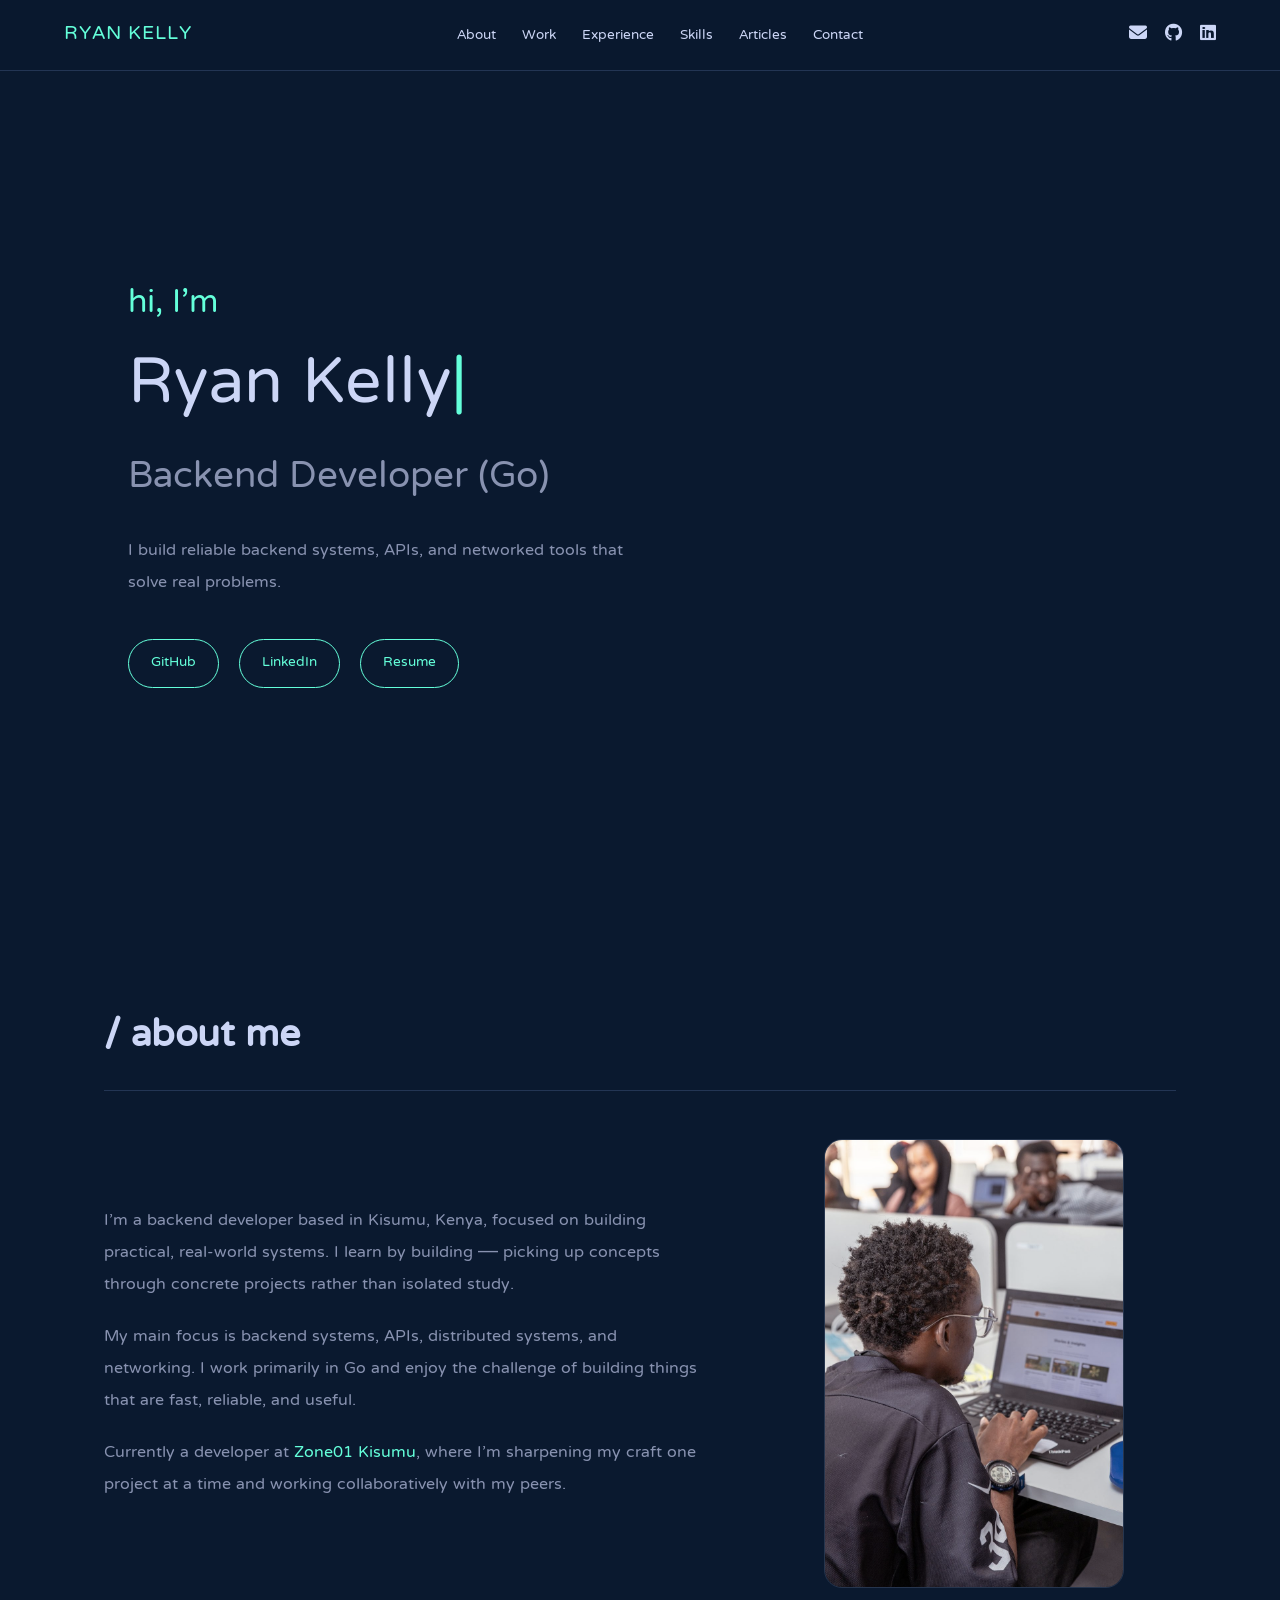
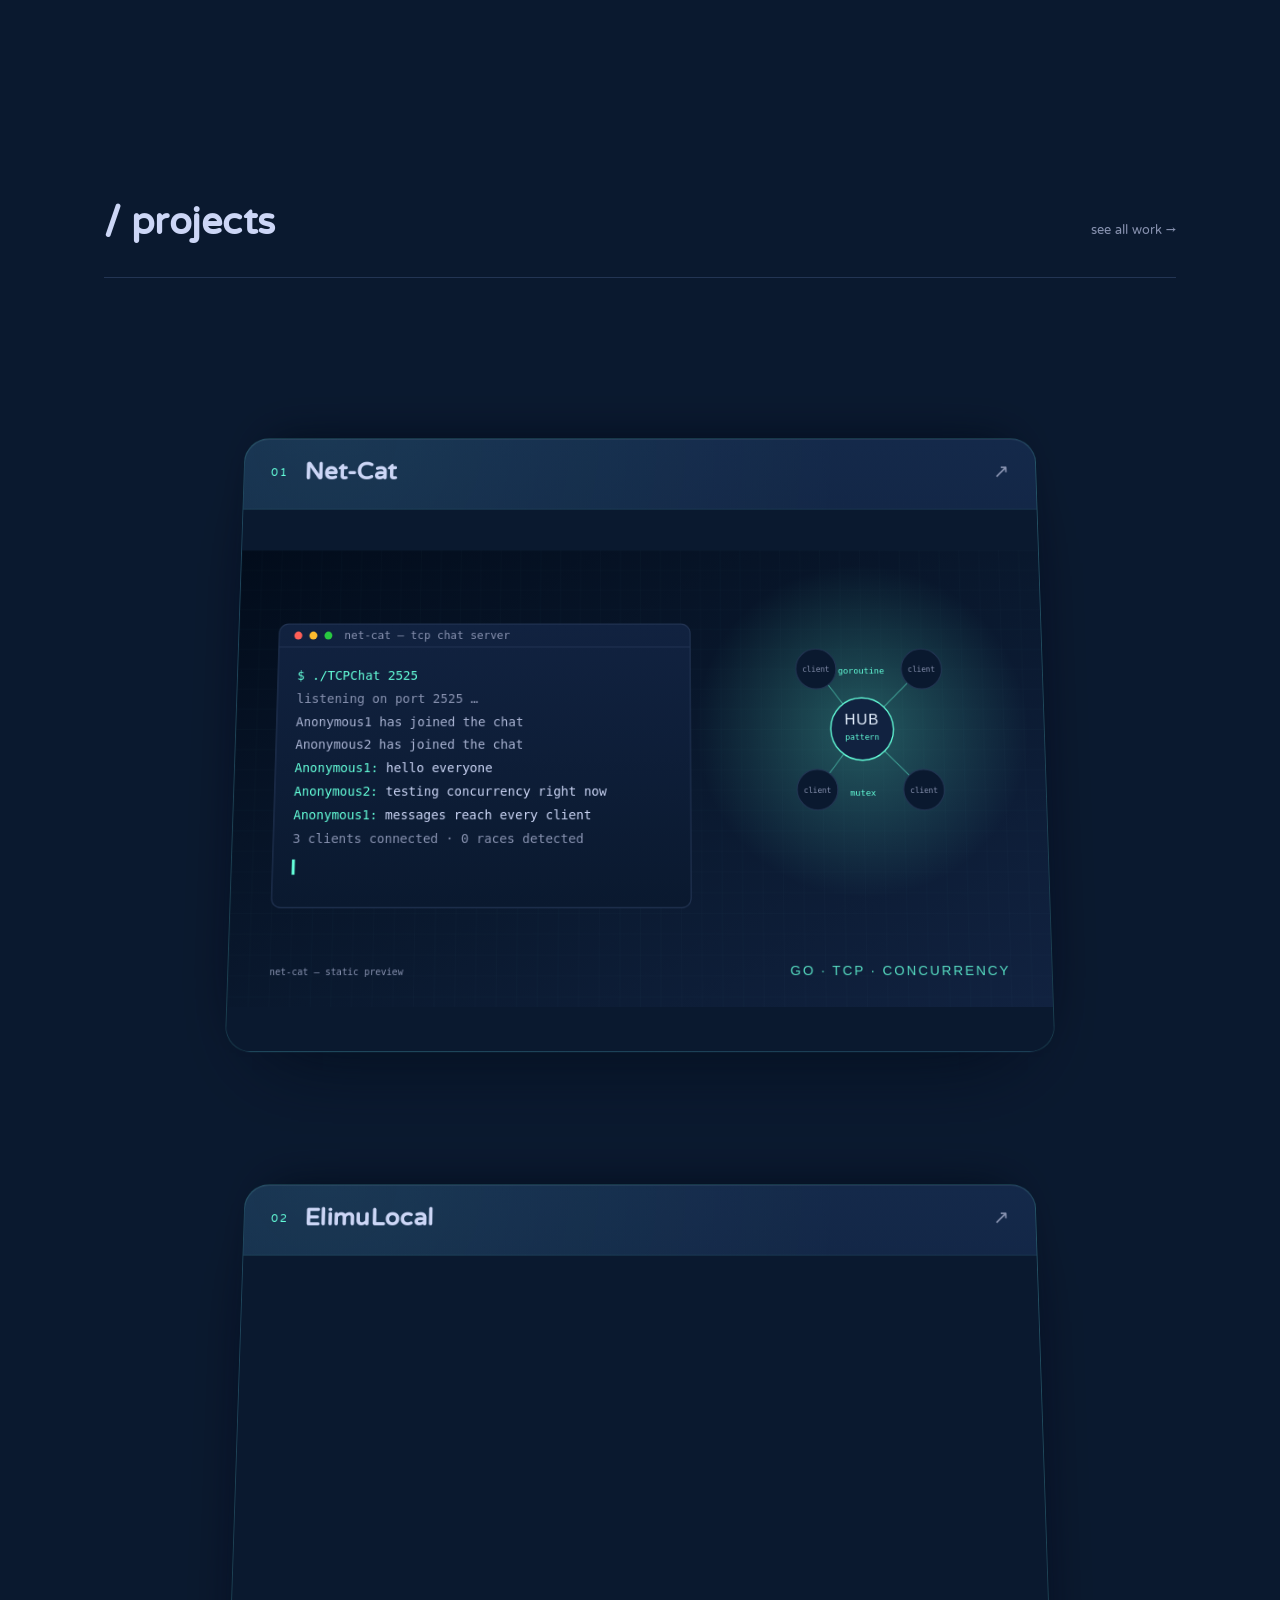
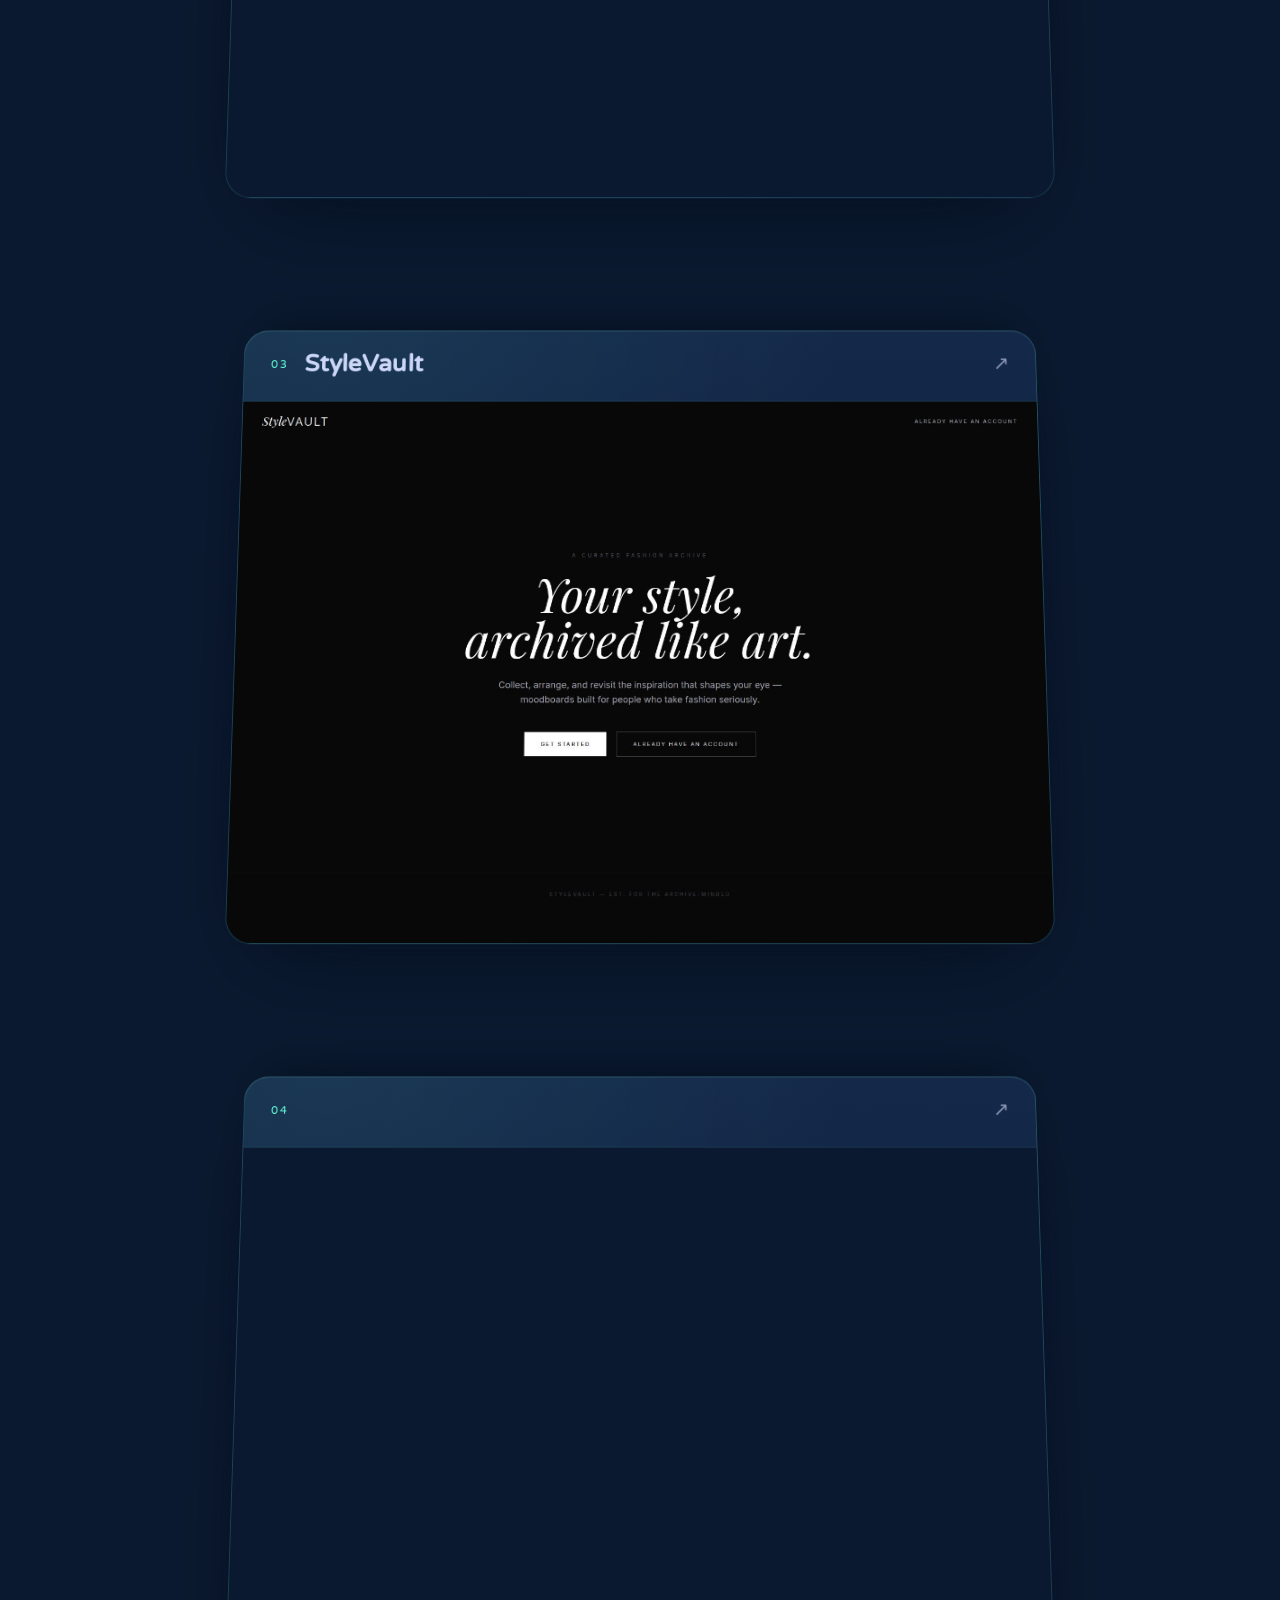
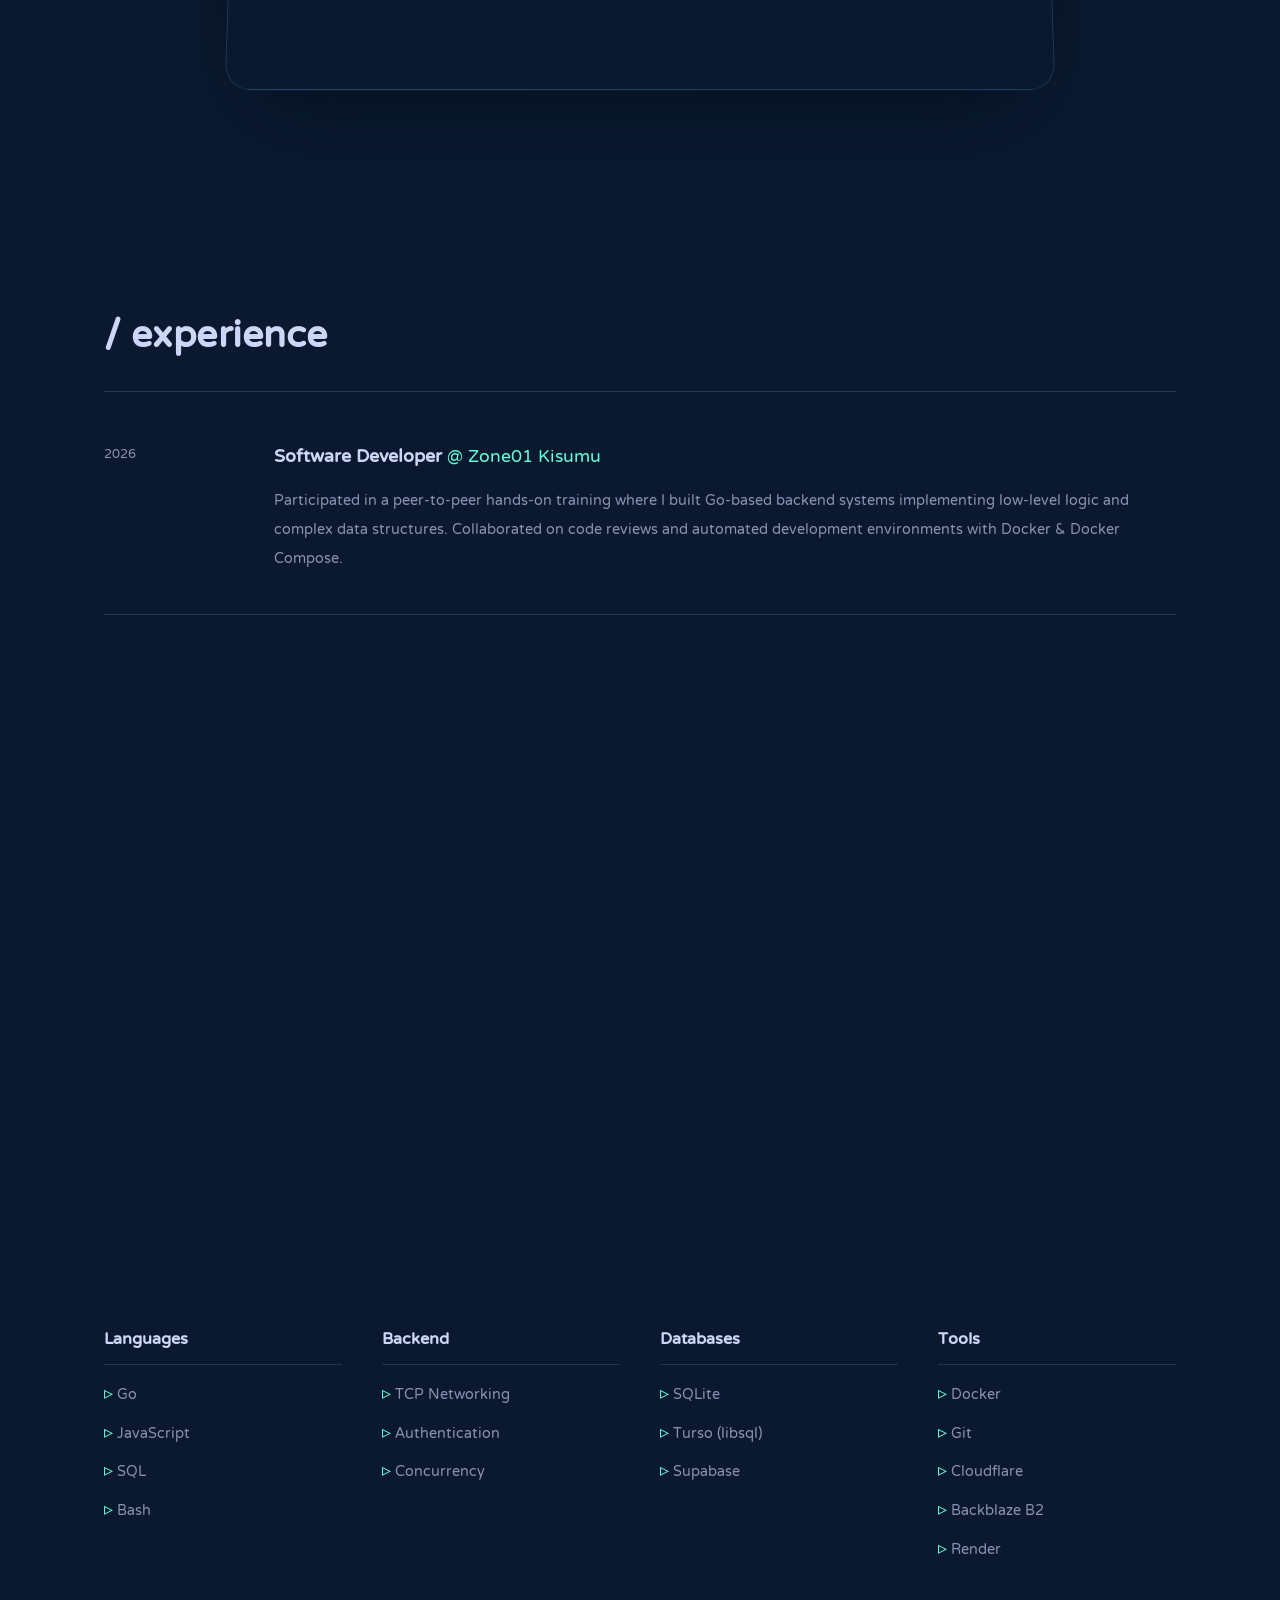
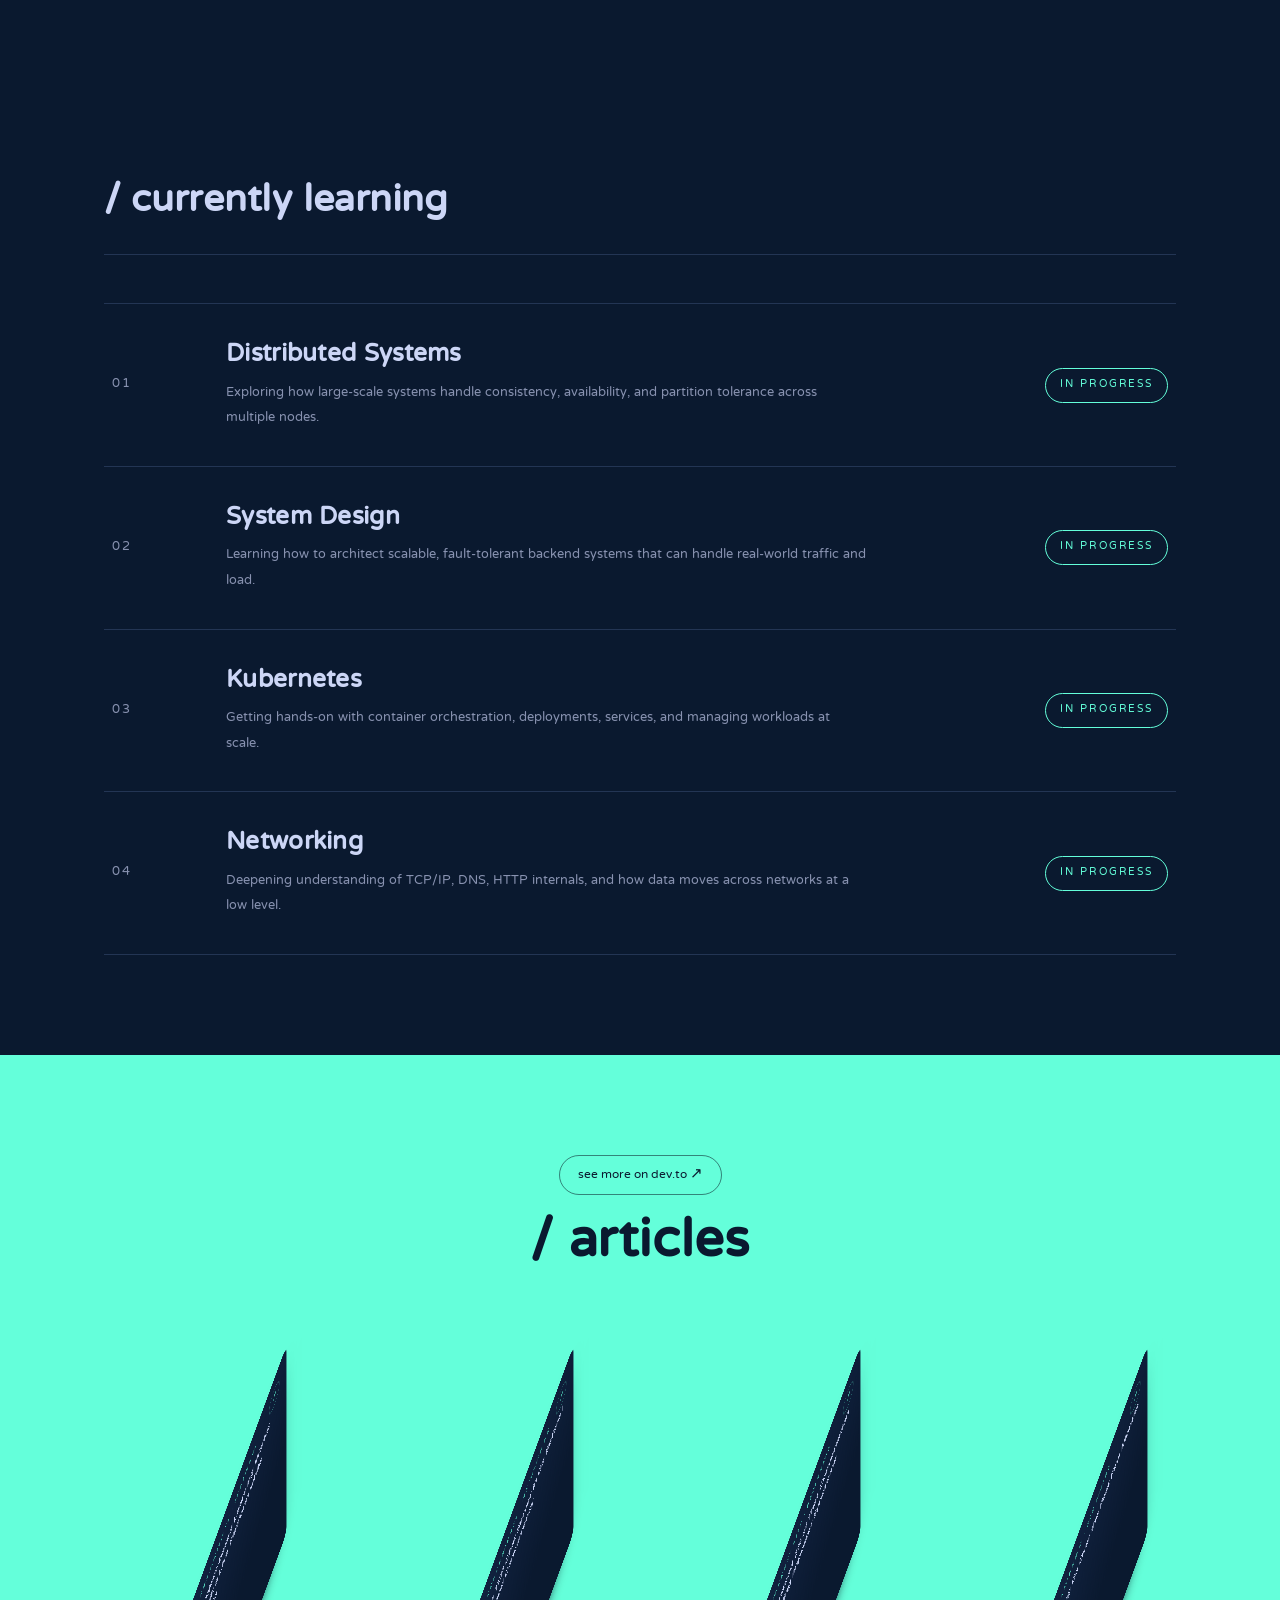
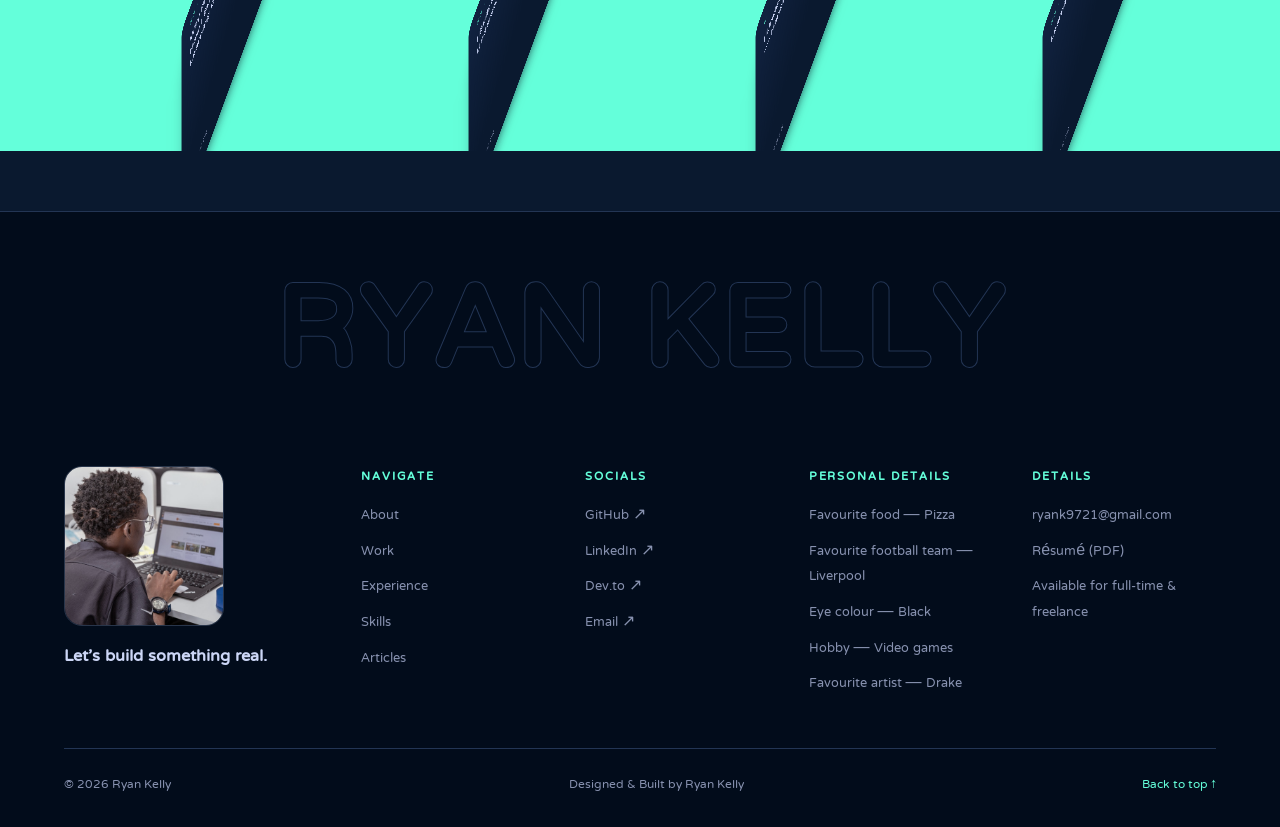
==== commit 72c7871a: "Refactor hero section: update comments and replace ASCII art with canvas for dynamic rendering" ====
--- a/index.html
+++ b/index.html
@@ -31,7 +31,7 @@
   </nav>
 
   <main id="content">
-    <!-- ============ INTRO / HERO (unchanged from v1) ============ -->
+    <!-- ============ INTRO / HERO ============ -->
     <section id="hero">
       <div class="hero-content">
         <p class="hero-greeting">hi, I'm</p>
@@ -47,48 +47,11 @@
           <a href="resume.pdf" target="_blank" rel="noopener">Resume</a>
         </div>
       </div>
-      <div class="hero-ascii">
-        <pre id="ascii-art">
-          <!-- paste your ASCII art here later -->
-⢝⢮⢹⢪⢣⢫⢪⢣⢫⢪⢣⢫⢪⡣⡫⡪⣣⢫⡪⡣⡫⡪⡣⡫⡪⡪⡣⡣⡫⡪⡪⡪⢪⢊⢎⢊⠪⡪⡩⢧⠙⡽⡽⣝⣿⣻⣿⢿⣿⢿
-⢱⡱⡕⣕⢕⢕⢕⢕⢕⢕⢕⢕⡕⣕⢝⢜⡜⡜⡜⡜⡎⡞⡜⡜⡜⢜⢜⢌⢎⡪⡸⡸⡘⡌⡆⡣⢣⠱⡸⡨⡣⣝⡮⣟⣾⣽⢾⣿⣻⣿
-⢪⢪⢪⢪⢪⢣⢣⢳⢱⡱⡕⡇⡇⡇⡇⣇⢇⢏⢎⢮⢪⢪⢪⢪⢪⢪⢪⢪⢢⢣⢣⢱⢱⢱⢑⢕⢱⢑⢕⢜⢼⢕⢭⢻⣳⢿⡽⣾⣻⣾
-⢕⢵⢱⢣⢳⢱⢕⢇⢇⢇⢇⢇⢇⢗⢭⢪⢪⡪⡎⡮⡪⡎⡮⡪⡪⡪⡪⡪⡪⡪⡪⡪⡪⡪⡪⡪⡪⣎⢮⣪⢳⢝⡼⣮⡺⣯⣻⣽⣻⢾
-⡱⡣⡳⡕⡇⣇⢧⢓⡝⡜⡕⡕⡇⡗⡕⡇⡧⡣⡣⡣⡇⣇⢇⢇⢇⢇⢇⢇⢇⢇⢇⢇⢧⡳⣝⢮⡫⡮⣳⡱⣝⢵⡫⣞⢽⣘⢺⣺⣽⣻
-⡪⡳⡹⡸⡪⡪⡎⡮⡪⡎⡞⡜⡎⡞⣜⢕⢵⡱⡝⣜⢜⣜⢜⣎⢮⡪⣲⡱⡵⡵⣝⢮⡳⣝⢮⡳⣝⢞⢮⡺⣕⡯⣞⡵⣳⡪⣎⢞⣷⣻
-⡜⡎⡮⡪⡎⡧⡳⡱⣣⢳⡹⡜⣎⢧⣣⢳⢕⢵⢕⣕⢧⢳⢕⢧⡳⡝⡮⡮⡳⣝⢮⡳⣝⡮⣗⢽⡪⣏⣗⢽⡺⣪⢗⡽⣺⢺⣺⣳⡳⣟
-⢪⡺⡪⣳⢹⡪⣎⢯⡪⡞⣎⡗⣗⢧⡳⣝⢮⡳⣝⢮⢮⡳⣝⢵⢕⢯⢮⢳⢝⢮⡳⣝⢞⡮⣳⡫⡯⣺⢮⡳⣝⣗⢯⢯⢞⡽⡮⡯⣟⢽
-⢧⡫⣺⢪⢧⢳⢕⣗⢝⢮⡳⣝⢮⡳⣝⢮⡳⣝⢮⡳⣳⡹⣪⡳⣝⢵⡹⣕⢯⡳⣝⢮⡳⡽⡵⡝⣮⣳⢽⡺⣵⡫⣯⡫⣯⡫⡯⣞⡵⣣
-⡣⣏⢮⡳⣝⢕⢯⣪⢫⡣⣏⢞⣜⢞⣎⢗⣝⢮⡳⡝⡮⡺⡵⣝⢎⡧⢯⣪⡳⣝⢮⡳⣝⢞⢼⡹⣜⡮⣗⣟⢮⢯⢞⣞⢵⡫⡯⣳⢯⣳
-⣜⢮⡣⡳⡵⡹⣕⢕⢗⣝⢼⡱⣕⢗⡵⣫⢮⡳⣝⢮⣫⡫⣞⣮⣷⢯⣷⣳⣽⣮⣳⢝⣎⢏⡗⡽⣺⡪⣗⡵⡯⡯⣳⢽⢵⢝⡽⣪⢷⣝
-⣜⢮⢎⢯⣪⢳⢵⡹⣕⢵⢳⣹⡪⣗⡽⣪⡳⣝⢮⣺⡾⣽⣿⣻⣾⣿⢿⣻⣽⣾⡿⣷⣳⣝⢮⡻⡮⣻⡺⣪⢯⢯⡳⡯⣫⢗⣽⡺⡵⡯
-⢺⢜⡵⡳⣕⢝⢮⢺⣪⡳⣝⢮⡺⡵⣝⢮⡺⣪⣿⣳⡿⣿⣽⢿⣽⣾⣿⣿⡿⣟⣿⡿⣿⢷⡯⡯⣞⣗⡽⡽⣹⢵⢯⢯⢯⢯⣺⡺⡽⡽
-⣝⢵⢝⢮⢎⢯⣓⢗⡵⣝⢮⡳⣝⢞⢮⢺⣪⣿⢯⣗⢯⢷⢽⣝⣞⣞⣞⡷⣟⣿⣻⣟⣿⢿⣟⣯⢞⡮⡾⡽⣝⡽⡵⣯⡳⡯⣞⡽⡽⣝
-⣜⢵⢝⡵⡽⡕⣗⣝⢞⢮⡳⣝⢼⢕⣏⢗⣽⡽⣳⡳⡯⣯⣳⣳⣳⣳⣳⣻⢽⣞⣗⡿⡾⣟⣿⣻⣽⡺⣝⢾⢵⣫⢯⣞⡽⣝⡮⡯⡾⣝
-⡪⣗⢽⣪⡳⣝⢮⢮⣫⡳⣝⢮⡳⣝⢮⡫⡷⡯⣗⣯⣻⣺⣺⣺⣺⣺⣺⣺⡽⣞⡾⣽⣻⢿⣽⣟⣷⢽⢝⡽⣵⡫⣗⣗⡽⡵⡯⣯⣻⡺
-⢝⡮⣳⢵⢝⡮⡯⣺⡪⣞⢵⡳⣝⢮⡣⡯⣻⡽⣳⡳⣳⢽⣺⣺⣺⣺⣺⣺⢽⣳⣻⣗⣿⣻⣽⣯⣷⡫⡯⣞⡵⣯⣳⡳⡽⡽⣝⣞⣮⣻
-⢗⡽⣪⢗⡽⡺⣺⡪⣞⢵⡳⡝⡮⣣⣯⣞⡽⣞⡷⡽⣝⡽⣺⣺⣺⣺⣺⡽⡯⣟⣾⢽⣞⣯⣷⣿⡳⡽⣝⡮⡯⣞⣞⣞⢽⣝⣞⣞⣞⢮
-⣝⣞⢽⢕⡯⡯⣺⡪⡷⣝⢮⡫⣞⢵⣗⡷⣻⣳⠿⢽⢻⢟⣷⢷⣳⣻⣺⡽⣯⣟⡾⣽⣺⣽⡾⣯⢯⣫⢞⡾⣝⣞⢮⣞⢗⣗⣗⣗⡽⣝
-⡳⣕⢯⡳⣝⢞⢞⢮⡳⣕⢗⣝⢮⡳⣳⢯⣫⣞⢿⣝⣯⡷⣯⢿⡽⡯⡷⡿⣷⢻⡻⣻⢿⢽⣟⡯⡷⡽⣝⢾⢵⣳⢯⢞⣽⣺⡺⣺⣺⣳
-⡪⣗⢯⡺⣕⢯⣫⡳⣝⢮⡫⡮⡳⣝⢞⡽⣞⡮⣗⣗⢷⣻⢽⢽⣺⡯⣯⢿⣵⢿⡽⣿⢽⣟⣷⣻⢽⣝⢾⢝⡷⣝⢾⢽⣺⣺⣺⣳⣳⢽
-⡫⡾⣕⢯⢞⡵⡳⣝⢮⢳⢝⡭⣫⢮⡳⣝⢾⢽⣺⣞⣽⣺⢽⡝⣗⣏⢯⡿⣽⢯⣟⣯⢿⣽⣞⢾⢝⡮⡯⣗⣟⢾⣝⣗⣗⣗⣗⢷⣝⢷
-⡯⣞⢽⢕⣯⡫⡯⢮⡳⣝⢵⢝⢮⣳⣽⣾⠿⡽⣞⡾⡼⡮⡷⣝⣮⢮⣳⣟⣽⡻⡾⣽⡻⣗⣽⣽⣝⣞⣽⡺⡮⣗⣗⣗⣗⢷⣝⢷⣝⣗
-⣺⢮⢯⡳⣣⣟⢮⡳⣝⣮⣳⣿⡿⣿⣯⢏⡮⣟⣗⡯⡯⣞⣽⣻⡺⡯⣗⣿⡽⣯⢿⡷⡟⡝⡻⢿⣿⣻⣷⣽⣽⣺⣺⡺⡮⣗⣗⣟⣞⣞
-⣳⢝⡞⣞⢵⡳⣽⢾⣻⣾⡿⣯⣿⢿⣽⢸⣿⣟⡷⣯⣟⣷⣳⣷⣻⡽⣗⣯⣿⣽⢿⣻⣿⡡⡃⣿⣻⣿⣻⣟⣿⡿⣞⣞⡽⣳⣳⣳⣳⣳
-⢮⡳⣝⣞⢽⣺⣿⣿⢿⡿⣿⡿⣽⣿⣿⠈⢿⣿⣻⣗⡷⣗⣷⢵⣝⡽⡽⣽⣾⣻⢫⣺⣿⣞⣾⣿⣿⢿⣻⣿⣟⣿⣿⣷⣟⣗⣗⡷⣳⢯
-⢵⡻⣺⣪⢿⣻⣽⣾⣿⣿⣟⣟⣯⣿⣾⣧⠀⠿⣿⡾⣯⢿⣞⣿⣞⣿⣻⡿⡾⡱⣜⣾⡿⣾⣿⣻⣽⣿⣿⣿⣻⣿⣽⣾⣿⣿⣿⢽⢽⢽
-⣕⡯⣞⢮⣿⣿⣿⢿⣻⣽⡾⣯⢿⣻⣿⣿⢅⠀⠹⣿⣻⣯⣟⠷⠻⢯⣿⣿⡿⣿⣯⣷⣿⣿⡿⣿⣿⢿⣯⣿⣿⣻⣿⣟⣯⣷⣿⡿⣝⣟
-⣺⡺⣝⣗⡿⣿⣾⣿⣿⣿⢿⣽⡿⣿⣽⣾⣗⢁⠀⠈⢉⠁⠀⢀⣵⣿⡿⣷⣿⣿⣿⡿⣟⣿⣿⢿⣿⢿⣿⣯⣿⣿⣽⣿⡿⣿⡿⣿⣽⣺
-⣮⣻⡺⣪⢾⣿⣟⣯⣿⣾⣿⡿⣿⡿⣟⣿⣷⣆⣤⣶⣿⣦⡀⣲⡿⣞⣿⣟⣷⣿⣟⣿⣿⣿⢿⣿⢿⣿⣿⣽⣷⣿⡿⣷⣿⣿⣿⣿⣷⢯
-⣞⡮⡯⣳⣻⣿⣻⣿⣿⣟⣿⡿⣟⣿⣿⣿⣻⣿⢿⣮⣿⢿⣿⡺⣿⣿⢿⣽⣿⣿⢿⣿⣻⣽⣿⣿⣿⣿⣾⣿⣟⣯⣿⣿⡿⣯⣿⣾⣿⢯
-⣞⢾⢝⣗⣽⣿⣻⣯⣿⣿⣽⣿⣿⡿⣿⣾⣿⢿⣿⣯⣿⢿⣟⣿⣾⣿⣿⣿⣿⣻⣿⣿⣿⣿⣿⣿⣽⣾⣿⣟⣿⣿⢿⣟⣿⣿⡿⣿⣾⣟
-⢽⣝⡽⣪⣿⣽⣿⢿⣿⣽⣿⣽⣾⣿⣿⣿⣾⣿⣿⣯⢷⣿⣿⢿⣯⣿⣯⣷⣿⣿⣿⣿⣽⣾⣿⣯⣿⣿⣿⣻⣿⣽⣿⣿⣿⣻⣿⣿⢿⣿
-⣳⡳⣝⣗⣿⣻⣽⣿⣿⣿⣻⣟⣿⣯⣷⣿⣯⣿⣾⣟⣿⣾⣿⣿⡿⣟⣿⣟⣿⣿⣽⣾⣿⣿⣿⢿⣿⢿⣾⣿⣟⣿⣯⣷⣿⣿⣿⣾⣿⣿
-⣺⣺⣳⣳⢽⣿⣿⡿⣟⣿⣿⣿⣟⣿⣟⣯⣿⣿⣻⣿⣯⣿⣾⣿⢿⣿⣿⣿⣿⢿⣿⢿⣿⣿⣽⣿⣿⣿⣿⣽⣿⣟⣿⣿⣻⣷⣿⣿⣽⣿
-⣺⣪⣞⡮⣿⢿⣷⣿⣿⣿⣿⣷⣿⡿⣿⡿⣿⣻⣿⣯⣿⣟⣯⣿⣿⣿⣾⣿⣾⣿⣿⣿⣿⣯⣿⣿⣿⣷⣿⣟⣯⣿⣿⣻⣿⣟⣿⣾⣿⢿
-⣳⣳⣳⣻⣺⣿⣿⡿⣿⣿⣻⣿⣽⣿⡿⣿⣿⡿⣿⣽⣿⣻⣿⣿⣻⣽⣿⣿⣻⣿⣿⣻⣿⣻⣿⣯⣷⣿⣷⣿⣿⣿⣻⣿⣯⣿⣿⣯⣿⣿
-⣺⣞⣞⣞⣞⣯⣷⣿⣿⣿⣿⣿⡿⣟⣿⣿⣯⣿⣿⣟⣿⣿⣻⣿⣿⣿⣿⣿⣻⣿⡿⣿⣿⡿⣟⣿⣿⣟⣿⣽⣿⣽⣿⣿⣽⣿⣷⣿⣿⣻
-        </pre>
+
+      <!-- the portrait, drawn as a field of ASCII particles by main.js.
+           the canvas is a plain in-flow square; main.js only sets its width -->
+      <div class="hero-field" aria-hidden="true">
+        <canvas id="ascii-field"></canvas>
       </div>
     </section>
 
--- a/style.css
+++ b/style.css
@@ -1,3 +1,10 @@
+/* ============================================================
+   Ryan Kelly — portfolio
+   Typography carried over 1:1 from the original rykelly.vercel.app
+   (NTR for every heading and every line of body copy),
+   Campione-style motion, Cherry-style project flow & footer stub.
+   ============================================================ */
+
 :root {
   --dark-navy: #020c1b;
   --navy: #0a192f;
@@ -9,68 +16,117 @@
   --white: #e6f1ff;
   --green: #64ffda;
   --green-tint: rgba(100, 255, 218, 0.1);
-}
-
-html {
-  scroll-behavior: smooth;
-}
+
+  /* One typeface across the site — same as the original site. */
+  --font-display: "NTR", "Segoe UI", Arial, sans-serif;
+  --font-body: "NTR", "Segoe UI", Arial, sans-serif;
+
+  --page-max: 1200px;
+  --radius: 18px;
+  --ease: cubic-bezier(0.645, 0.045, 0.355, 1);
+}
+
+* { box-sizing: border-box; margin: 0; padding: 0; }
+
+html { scroll-behavior: smooth; }
 
 body {
   background-color: var(--navy);
   color: var(--lightest-slate);
-  font-family: "NTR", sans-serif;
+  font-family: var(--font-body);
+  font-size: 18px;
+  line-height: 1.6;
   -webkit-font-smoothing: antialiased;
-  line-height: 1.6;
   overflow-x: hidden;
 }
 
-a {
+a { color: var(--green); text-decoration: none; transition: color 0.2s ease; }
+a:hover { color: var(--white); }
+
+img { display: block; max-width: 100%; }
+
+/* ---------------------------------------------------------
+   Typography helpers
+   --------------------------------------------------------- */
+.display {
+  font-family: var(--font-display);
+  font-weight: 400;
+  line-height: 0.95;
+  letter-spacing: 0.01em;
+}
+
+/* ---------------------------------------------------------
+   Navbar
+   --------------------------------------------------------- */
+#navbar {
+  position: fixed;
+  top: 0; left: 0; right: 0;
+  z-index: 100;
+  display: flex;
+  align-items: center;
+  justify-content: space-between;
+  padding: 16px 5vw;
+  background-color: rgba(10, 25, 47, 0.82);
+  backdrop-filter: blur(12px);
+  -webkit-backdrop-filter: blur(12px);
+  border-bottom: 1px solid var(--lightest-navy);
+}
+
+.nav-name {
+  font-family: var(--font-display);
+  font-size: 24px;
+  letter-spacing: 0.04em;
   color: var(--green);
-  text-decoration: none;
-}
-
-a:hover {
-  color: var(--lightest-slate);
-}
-
-* { box-sizing: border-box; margin: 0; padding: 0; }
-
-body {
-  background-color: var(--navy);
-  color: var(--lightest-slate);
-  font-family: "NTR", sans-serif; /* we'll add the Google Font import next */
-}
+  text-transform: uppercase;
+}
+.nav-name:hover { color: var(--white); }
+
+.nav-links {
+  display: flex;
+  list-style: none;
+  gap: 26px;
+}
+
+.nav-links a {
+  color: var(--lightest-slate);
+  font-size: 17px;
+  transition: color 0.2s ease;
+}
+.nav-links a:hover,
+.nav-links a.active { color: var(--green); }
+
+.nav-icons {
+  display: flex;
+  align-items: center;
+  gap: 18px;
+}
+
+.nav-icons a { color: var(--lightest-slate); font-size: 18px; }
+.nav-icons a:hover { color: var(--green); }
+
+.nav-toggle {
+  display: none;
+  background: none;
+  border: 0;
+  color: var(--lightest-slate);
+  font-size: 20px;
+  cursor: pointer;
+}
+
+/* ---------------------------------------------------------
+   Hero (intro — kept from v1)
+   --------------------------------------------------------- */
 #hero {
   min-height: 100vh;
   display: flex;
   align-items: center;
   justify-content: space-between;
-  padding: 80px 10vw 0;
+  padding: 120px 10vw 60px;
   gap: 4vw;
-  overflow: hidden;      /* prevents ASCII from creating horizontal scroll */
-}
-.hero-ascii {
-  color: var(--green);
-  opacity: 0.75;
-  display: flex;
-  align-items: center;
-  justify-content: flex-end;
-  flex-shrink: 0;
-  max-width: 45%;        /* stop it overflowing on smaller screens */
-}
-
-#ascii-art {
-  font-family: monospace;
-  font-size: 5px;        /* YOUR file had 16px — this is the main fix */
-  line-height: 1.25;
-  letter-spacing: 2px;   /* horizontal spacing so chars don't squish */
-  white-space: pre;
-  margin: 0;
   overflow: hidden;
 }
-.hero-content {
-  max-width: 600px;
-}
+
+.hero-content { max-width: 620px; }
 
 .hero-greeting {
   color: var(--green);
@@ -79,24 +135,21 @@
 }
 
 .hero-name {
-  font-size: 80px;
-  color: var(--lightest-slate);
-  line-height: 1;
-  margin-bottom: 10px;
-}
-
-.cursor {
-  color: var(--green);
-  animation: blink 1s step-end infinite;
-}
-
-@keyframes blink {
-  from, to { opacity: 1; }
-  50% { opacity: 0; }
-}
+  font-family: var(--font-body);
+  font-weight: 400;
+  font-size: clamp(44px, 7.5vw, 80px);
+  color: var(--lightest-slate);
+  line-height: 1.02;
+  letter-spacing: 0.005em;
+  margin-bottom: 14px;
+}
+
+.cursor { color: var(--green); animation: blink 1s step-end infinite; }
+
+@keyframes blink { from, to { opacity: 1; } 50% { opacity: 0; } }
 
 .hero-title {
-  font-size: 50px;
+  font-size: clamp(26px, 3.6vw, 46px);
   color: var(--slate);
   font-weight: 300;
   margin-bottom: 20px;
@@ -109,51 +162,78 @@
   margin-bottom: 40px;
 }
 
-.hero-links {
-  display: flex;
-  gap: 24px;
-}
+.hero-links { display: flex; gap: 20px; flex-wrap: wrap; }
 
 .hero-links a {
   color: var(--green);
-  font-size: 18px;
+  font-size: 17px;
   border: 1px solid var(--green);
-  padding: 10px 20px;
-  border-radius: 4px;
+  padding: 10px 22px;
+  border-radius: 999px;
   transition: all 0.25s ease;
 }
-
-.hero-links a:hover {
-  background-color: var(--green-tint);
-}
-#about {
-  max-width: 1000px;
+.hero-links a:hover { background-color: var(--green-tint); color: var(--white); }
+
+.hero-ascii {
+  color: var(--green);
+  opacity: 0.75;
+  display: flex;
+  align-items: center;
+  justify-content: flex-end;
+  flex-shrink: 0;
+  max-width: 45%;
+}
+
+#ascii-art {
+  font-family: monospace;
+  font-size: 5px;
+  line-height: 1.25;
+  letter-spacing: 2px;
+  white-space: pre;
+  margin: 0;
+  overflow: hidden;
+}
+
+/* ---------------------------------------------------------
+   Shared section chrome
+   --------------------------------------------------------- */
+section { padding: 100px 5vw; }
+
+#about, #projects, #experience, #skills, #learning, #articles {
+  max-width: var(--page-max);
   margin: 0 auto;
-  padding: 100px 20px;
 }
 
 .section-header {
   display: flex;
-  align-items: center;
-  margin-bottom: 40px;
-}
-
-.section-header::after {
-  content: "";
-  display: block;
-  height: 1px;
-  width: 300px;
-  background-color: var(--lightest-navy);
-  margin-left: 20px;
+  align-items: baseline;
+  justify-content: space-between;
+  gap: 20px;
+  margin-bottom: 48px;
+  padding-bottom: 16px;
+  border-bottom: 1px solid var(--lightest-navy);
 }
 
 .section-title {
-  font-size: 46px;
-  font-weight: bold;
-  color: var(--lightest-slate);
+  font-family: var(--font-body);
+  font-weight: bold;
+  font-size: clamp(28px, 3.6vw, 46px);
+  color: var(--lightest-slate);
+  letter-spacing: 0.01em;
   white-space: nowrap;
 }
 
+.section-link {
+  font-size: 16px;
+  color: var(--slate);
+  white-space: nowrap;
+  border-bottom: 1px solid transparent;
+}
+.section-link:hover { color: var(--green); border-bottom-color: var(--green); }
+
+/* ---------------------------------------------------------
+   About (kept from v1)
+   --------------------------------------------------------- */
 .about-content {
   display: grid;
   grid-template-columns: 3fr 2fr;
@@ -161,166 +241,513 @@
   align-items: center;
 }
 
-.about-text p {
-  color: var(--slate);
-  font-size: 20px;
-  margin-bottom: 20px;
-}
-
-.highlight {
-  color: var(--green);
-}
-
-.about-image {
-  display: flex;
-  justify-content: center;
-}
+.about-text p { color: var(--slate); font-size: 20px; margin-bottom: 20px; }
+
+.highlight { color: var(--green); }
+
+.about-image { display: flex; justify-content: center; }
 
 .image-placeholder img {
   width: 100%;
   max-width: 300px;
-  border-radius: 4px;
-  border: 2px solid var(--green);
+  border-radius: var(--radius);
+  border: 1px solid var(--lightest-navy);
   filter: grayscale(20%);
   transition: filter 0.3s ease;
 }
-
-.image-placeholder img:hover {
-  filter: none;
-}
-#projects {
-  max-width: 1000px;
+.image-placeholder img:hover { filter: none; }
+
+/* ---------------------------------------------------------
+   Projects — homepage deck (name + full-bleed image)
+   Each card pins under the navbar and the next one slides up
+   over it, the way the reference portfolio's services section
+   stacks its cards. Per-card motion comes from JS via the
+   --deck-* custom properties (pure function of scroll).
+   --------------------------------------------------------- */
+.project-flow {
+  display: flex;
+  flex-direction: column;
+  align-items: center;
+  gap: 7vh;
+  padding-bottom: 6vh;
+}
+
+.project-box {
+  --stack: 0;
+  --deck-y: 0px;
+  --deck-rx: 0deg;
+  --deck-s: 1;
+  --deck-b: 1;
+  position: relative;
+  /* wide enough to read, never taller than the viewport, so the next card
+     is always seen sliding up underneath */
+  width: 100%;
+  max-width: min(900px, max(420px, calc((100vh - 250px) * 1.5)));
+  display: block;
+  color: inherit;
+  overflow: hidden;
+  border-radius: 28px;
+  border: 1px solid rgba(100, 255, 218, 0.14);
+  background:
+    radial-gradient(120% 150% at 10% 0%, rgba(100, 255, 218, 0.07), transparent 55%),
+    linear-gradient(180deg, #14294a 0%, var(--light-navy) 42%, #0d1d36 100%);
+  box-shadow:
+    inset 0 1px 0 rgba(230, 241, 255, 0.07),
+    0 -26px 50px -30px rgba(2, 12, 27, 0.9),
+    0 40px 90px -45px rgba(2, 12, 27, 1);
+  transform: perspective(1500px) translate3d(0, var(--deck-y), 0) rotateX(var(--deck-rx)) scale(var(--deck-s));
+  filter: brightness(var(--deck-b));
+  translate: 0 var(--deck-lift, 0px);
+  transition: translate 0.5s var(--ease), border-color 0.5s var(--ease), box-shadow 0.5s var(--ease);
+  will-change: transform;
+}
+.project-box:nth-child(2) { --stack: 1; }
+.project-box:nth-child(3) { --stack: 2; }
+.project-box:nth-child(4) { --stack: 3; }
+
+/* the cards only pin and stack where there is room for a full card plus the
+   next one arriving; narrow screens keep a plain, calmer list */
+@media (min-width: 769px) {
+  .project-box {
+    position: sticky;
+    top: calc(92px + var(--stack) * 16px);
+  }
+}
+
+.project-box:hover {
+  --deck-lift: -8px;
+  border-color: rgba(100, 255, 218, 0.42);
+  box-shadow:
+    inset 0 1px 0 rgba(230, 241, 255, 0.12),
+    0 -26px 50px -30px rgba(2, 12, 27, 0.9),
+    0 60px 110px -50px rgba(2, 12, 27, 1),
+    0 0 80px -34px rgba(100, 255, 218, 0.4);
+}
+
+.project-box-head {
+  display: grid;
+  grid-template-columns: auto 1fr auto;
+  align-items: center;
+  gap: 18px;
+  padding: 22px 30px;
+  border-bottom: 1px solid rgba(100, 255, 218, 0.08);
+}
+
+.project-box-index {
+  font-family: var(--font-body);
+  font-size: 16px;
+  letter-spacing: 0.12em;
+  color: var(--green);
+}
+
+.project-box-name {
+  font-family: var(--font-body);
+  font-weight: bold;
+  font-size: clamp(22px, 2.8vw, 34px);
+  letter-spacing: 0.01em;
+  color: var(--lightest-slate);
+  line-height: 1.1;
+  /* clip the per-character reveal; padding keeps descenders intact */
+  overflow: hidden;
+  padding-bottom: 0.16em;
+  margin-bottom: -0.16em;
+}
+
+/* staggered character reveal, the way the reference site reveals
+   its service titles (JS wraps each character in a .char span) */
+.project-box-name .char {
+  display: inline-block;
+  white-space: pre;
+  opacity: 0;
+  translate: 0 0.55em;
+  transition: opacity 0.5s var(--ease), translate 0.6s var(--ease);
+  transition-delay: calc(var(--i, 0) * 26ms);
+}
+.project-box-name.is-visible .char { opacity: 1; translate: 0 0; }
+
+.project-box-arrow {
+  font-size: 22px;
+  color: var(--slate);
+  transition: transform 0.35s var(--ease), color 0.35s ease;
+}
+.project-box:hover .project-box-arrow { color: var(--green); transform: translate(6px, -6px); }
+
+.project-box-media {
+  position: relative;
+  overflow: hidden;
+  aspect-ratio: 3 / 2;
+  background: var(--navy);
+}
+
+.project-box-media img {
+  width: 100%;
+  height: 100%;
+  /* every screenshot is authored at exactly 3:2, so `cover` bleeds to the
+     frame edges and crops nothing — no letterbox padding, no cut words */
+  object-fit: cover;
+  object-position: center;
+  transition: filter 0.6s var(--ease);
+}
+/* the vector stand-in keeps its own composition rather than being cropped */
+.project-box-media img[src$=".svg"] { object-fit: contain; }
+
+.project-box:hover .project-box-media img { filter: brightness(1.07) saturate(1.05); }
+
+/* a light sweeps the frame on hover — motion that crops nothing */
+.project-box-media::after {
+  content: "";
+  position: absolute;
+  inset: 0;
+  pointer-events: none;
+  opacity: 0;
+  translate: -60% 0;
+  background: linear-gradient(102deg, transparent 44%, rgba(230, 241, 255, 0.07) 50%, transparent 56%);
+  transition: opacity 0.45s var(--ease), translate 1s var(--ease);
+}
+.project-box:hover .project-box-media::after { opacity: 1; translate: 60% 0; }
+
+/* ---------------------------------------------------------
+   Work page
+   --------------------------------------------------------- */
+.page-hero { max-width: var(--page-max); margin: 0 auto; padding: 150px 5vw 60px; }
+
+.back-link { color: var(--slate); font-size: 16px; }
+.back-link:hover { color: var(--green); }
+
+.page-title {
+  font-family: var(--font-body);
+  font-weight: bold;
+  font-size: clamp(38px, 6vw, 72px);
+  line-height: 1.05;
+  letter-spacing: 0.01em;
+  color: var(--lightest-slate);
+  margin: 24px 0 20px;
+}
+
+.page-lede { color: var(--slate); font-size: 20px; max-width: 660px; }
+
+.work-list {
+  max-width: var(--page-max);
   margin: 0 auto;
-  padding: 100px 20px;
-}
-
-.projects-grid {
+  display: flex;
+  flex-direction: column;
+  gap: 90px;
+}
+
+.work-item {
+  padding-top: 40px;
+  border-top: 1px solid var(--lightest-navy);
+  scroll-margin-top: 100px;
+}
+
+.work-head {
+  display: flex;
+  align-items: baseline;
+  gap: 18px;
+  flex-wrap: wrap;
+  margin-bottom: 24px;
+}
+
+.work-index { font-family: var(--font-body); font-size: 16px; letter-spacing: 0.12em; color: var(--green); }
+
+.work-name {
+  font-family: var(--font-body);
+  font-weight: bold;
+  font-size: clamp(28px, 4vw, 48px);
+  line-height: 1.1;
+  letter-spacing: 0.01em;
+  color: var(--lightest-slate);
+}
+
+.work-year {
+  margin-left: auto;
+  color: var(--slate);
+  font-size: 16px;
+  letter-spacing: 0.14em;
+}
+
+.work-media {
+  overflow: hidden;
+  border-radius: var(--radius);
+  aspect-ratio: 3 / 2;
+  border: 1px solid var(--lightest-navy);
+  background: var(--light-navy);
+  display: block;
+}
+
+.work-media img {
+  width: 100%;
+  height: 100%;
+  /* authored at exactly 3:2 → full bleed, nothing cropped */
+  object-fit: cover;
+  object-position: center;
+}
+.work-media img[src$=".svg"] { object-fit: contain; }
+
+.work-body {
+  display: grid;
+  grid-template-columns: 1fr 1.1fr;
+  gap: 40px 60px;
+  margin-top: 34px;
+  align-items: start;
+}
+
+.work-desc { color: var(--light-slate); font-size: 22px; line-height: 1.55; }
+
+.work-meta { display: flex; flex-direction: column; gap: 18px; }
+
+.work-meta-row {
+  display: grid;
+  grid-template-columns: 110px 1fr;
+  gap: 16px;
+  padding-bottom: 16px;
+  border-bottom: 1px solid var(--lightest-navy);
+}
+
+.work-meta-row dt {
+  color: var(--green);
+  font-size: 14px;
+  text-transform: uppercase;
+  letter-spacing: 0.14em;
+  padding-top: 4px;
+}
+
+.work-meta-row dd { color: var(--slate); font-size: 17px; }
+
+.tag {
+  display: inline-block;
+  margin: 0 8px 8px 0;
+  padding: 5px 12px;
+  border: 1px solid var(--lightest-navy);
+  border-radius: 999px;
+  font-size: 14px;
+  color: var(--light-slate);
+  transition: all 0.25s ease;
+}
+.tag:hover { border-color: var(--green); color: var(--green); }
+
+.work-links { display: flex; gap: 18px; flex-wrap: wrap; }
+.work-links a { border-bottom: 1px solid var(--green); font-size: 17px; }
+
+.work-note {
+  margin-top: 18px;
+  padding-left: 16px;
+  border-left: 2px solid var(--green);
+  color: var(--slate);
+  font-size: 17px;
+}
+
+/* feature breakdown (case-study detail) */
+.feature-block { margin-top: 56px; }
+
+.feature-heading {
+  font-family: var(--font-body);
+  font-weight: bold;
+  font-size: clamp(20px, 2.4vw, 26px);
+  letter-spacing: 0.01em;
+  color: var(--lightest-slate);
+  margin-bottom: 26px;
+}
+
+.feature-grid {
+  list-style: none;
   display: grid;
   grid-template-columns: repeat(3, 1fr);
-  gap: 16px;
-}
-
-.project-card {
-  background-color: var(--light-navy);
-  border-radius: 12px;
-  padding: 2rem 1.75rem;
-  display: flex;
-  flex-direction: column;
-  transition: all 0.25s cubic-bezier(0.645, 0.045, 0.355, 1);
-  cursor: default;
-}
-
-.project-card:hover {
-  transform: translateY(-7px);
-  background-color: var(--lightest-navy);
-}
-
-.card-top {
-  display: flex;
+  gap: 22px;
+}
+
+.feature {
+  background: var(--light-navy);
+  border: 1px solid var(--lightest-navy);
+  border-radius: 14px;
+  padding: 24px;
+  transition: transform 0.35s var(--ease), border-color 0.35s ease, background 0.35s ease;
+}
+.feature:hover {
+  transform: translateY(-6px);
+  border-color: rgba(100, 255, 218, 0.35);
+  background: var(--lightest-navy);
+}
+
+.feature h4 {
+  font-family: var(--font-body);
+  font-weight: bold;
+  font-size: 17px;
+  letter-spacing: 0.01em;
+  color: var(--lightest-slate);
+  margin-bottom: 10px;
+}
+
+.feature p { color: var(--slate); font-size: 16px; }
+
+.work-footer-cta {
+  max-width: var(--page-max);
+  margin: 100px auto 0;
+  padding: 44px;
+  border: 1px solid var(--lightest-navy);
+  border-radius: var(--radius);
+  display: flex;
+  align-items: center;
   justify-content: space-between;
-  align-items: center;
-  margin-bottom: 20px;
-}
-
-.folder-icon {
+  gap: 24px;
+  flex-wrap: wrap;
+}
+.work-footer-cta p {
+  font-family: var(--font-body);
+  font-weight: bold;
+  font-size: clamp(20px, 2.6vw, 30px);
+  color: var(--lightest-slate);
+}
+
+.btn-primary {
+  display: inline-block;
+  padding: 14px 30px;
+  border-radius: 999px;
+  background: var(--green);
+  color: var(--dark-navy);
+  font-size: 17px;
+  transition: transform 0.25s var(--ease), background 0.25s ease;
+}
+.btn-primary:hover { background: var(--white); color: var(--dark-navy); transform: translateY(-3px); }
+
+/* ---------------------------------------------------------
+   Contact page — one boxed form, nothing else.
+   The headline pulls word by word into focus and the fields
+   stagger in behind it, the way the reference portfolio does.
+   --------------------------------------------------------- */
+.contact-wrap {
+  max-width: var(--page-max);
+  margin: 0 auto;
+  padding: 130px 5vw 120px;
+}
+
+.contact-box {
+  max-width: 780px;
+  margin: 0 auto;
+  padding: clamp(24px, 3.4vw, 48px);
+  border: 1px solid rgba(100, 255, 218, 0.4);
+  border-radius: 22px;
+  background: rgba(17, 34, 64, 0.35);
+  box-shadow: 0 40px 90px -50px rgba(2, 12, 27, 1);
+}
+
+.contact-headline {
+  font-weight: bold;
+  font-size: clamp(30px, 4.4vw, 52px);
+  line-height: 1.1;
+  color: var(--lightest-slate);
+  margin-bottom: clamp(24px, 3vw, 38px);
+}
+
+/* each word is pulled into focus (JS wraps them in .word spans) */
+.contact-headline .word {
+  display: inline-block;
+  opacity: 0;
+  filter: blur(12px);
+  translate: 0 0.16em;
+  transition: opacity 0.6s var(--ease), filter 0.9s var(--ease), translate 0.8s var(--ease);
+  transition-delay: calc(var(--i, 0) * 70ms);
+}
+.contact-headline.is-visible .word { opacity: 1; filter: blur(0); translate: 0 0; }
+
+.contact-form { display: flex; flex-direction: column; gap: 22px; }
+
+.contact-row { display: grid; grid-template-columns: 1fr 1fr; gap: 22px 32px; }
+
+.contact-field { display: flex; flex-direction: column; gap: 6px; }
+
+.contact-field label {
+  font-weight: bold;
+  font-size: 15px;
+  color: var(--lightest-slate);
+}
+
+/* underlined fields, like the reference — the accent only shows on focus */
+.contact-field input,
+.contact-field select,
+.contact-field textarea {
+  width: 100%;
+  background: transparent;
+  border: 0;
+  border-bottom: 1px solid rgba(168, 178, 209, 0.45);
+  border-radius: 0;
+  color: var(--white);
+  font-family: inherit;
+  font-size: 17px;
+  line-height: 1.5;
+  padding: 10px 0 12px;
+  transition: border-color 0.3s ease, box-shadow 0.3s ease;
+}
+
+.contact-field textarea { min-height: 132px; resize: vertical; }
+
+.contact-field input::placeholder,
+.contact-field textarea::placeholder { color: var(--slate); }
+
+.contact-field input:focus,
+.contact-field select:focus,
+.contact-field textarea:focus {
+  outline: none;
+  border-bottom-color: var(--green);
+  box-shadow: 0 1px 0 0 var(--green);
+}
+
+.contact-select { position: relative; }
+.contact-select select {
+  appearance: none;
+  -webkit-appearance: none;
+  cursor: pointer;
+  padding-right: 30px;
+}
+.contact-select::after {
+  content: "";
+  position: absolute;
+  right: 6px;
+  bottom: 20px;
+  width: 8px;
+  height: 8px;
+  border-right: 1px solid var(--slate);
+  border-bottom: 1px solid var(--slate);
+  transform: rotate(45deg);
+  pointer-events: none;
+}
+.contact-select select option { background: var(--light-navy); color: var(--lightest-slate); }
+
+.contact-submit {
+  width: 100%;
+  padding: 16px;
+  border-radius: 14px;
+  border: 1px solid rgba(230, 241, 255, 0.45);
+  background: transparent;
+  color: var(--lightest-slate);
+  font-family: inherit;
+  font-weight: bold;
+  font-size: 17px;
+  cursor: pointer;
+  transition: background 0.35s var(--ease), border-color 0.35s var(--ease), color 0.35s var(--ease);
+}
+.contact-submit:hover,
+.contact-submit:focus-visible {
+  outline: none;
+  background: rgba(100, 255, 218, 0.1);
+  border-color: var(--green);
   color: var(--green);
-  font-size: 30px;
-}
-
-.card-links {
-  display: flex;
-  gap: 12px;
-}
-
-.card-links a {
+}
+.contact-submit[disabled] { opacity: 0.55; cursor: progress; }
+
+.contact-status {
+  min-height: 1.6em;
+  margin-top: -8px;
+  font-size: 16px;
   color: var(--slate);
-  font-size: 16px;
-  transition: color 0.2s ease;
-}
-
-.card-links a:hover {
-  color: var(--green);
-}
-
-.card-title {
-  color: var(--lightest-slate);
-  font-size: 22px;
-  margin-bottom: 12px;
-}
-
-.card-desc {
-  color: var(--slate);
-  font-size: 17px;
-  flex-grow: 1;
-  margin-bottom: 16px;
-  line-height: 1.6;
-}
-
-.card-learned {
-  color: var(--light-slate);
-  font-size: 15px;
-  margin-bottom: 16px;
-  font-style: italic;
-}
-
-.card-tech {
-  color: var(--green);
-  font-size: 14px;
-  margin-top: auto;
-}
-#skills {
-  max-width: 1000px;
-  margin: 0 auto;
-  padding: 100px 20px;
-}
-
-.skills-grid {
-  display: grid;
-  grid-template-columns: repeat(4, 1fr);
-  gap: 40px;
-}
-
-.skill-group-title {
-  color: var(--lightest-slate);
-  font-size: 20px;
-  margin-bottom: 16px;
-  border-bottom: 1px solid var(--lightest-navy);
-  padding-bottom: 8px;
-}
-
-.skill-list {
-  list-style: none;
-  display: flex;
-  flex-direction: column;
-  gap: 10px;
-}
-
-.skill-list li {
-  color: var(--slate);
-  font-size: 18px;
-  transition: color 0.2s ease;
-}
-
-.skill-list li::before {
-  content: "▹ ";
-  color: var(--green);
-}
-
-.skill-list li:hover {
-  color: var(--green);
-  cursor: default;
-}
-#experience {
-  max-width: 1000px;
-  margin: 0 auto;
-  padding: 100px 20px;
-}
-
-.experience-list {
-  display: flex;
-  flex-direction: column;
-  gap: 40px;
-}
+}
+.contact-status.is-ok { color: var(--green); }
+.contact-status.is-error { color: #ff9a9a; }
+
+/* ---------------------------------------------------------
+   Experience (kept from v1)
+   --------------------------------------------------------- */
+.experience-list { display: flex; flex-direction: column; gap: 40px; }
 
 .experience-item {
   display: grid;
@@ -329,416 +756,440 @@
   padding-bottom: 40px;
   border-bottom: 1px solid var(--lightest-navy);
 }
-
-.experience-item:last-child {
-  border-bottom: none;
-}
-
-.experience-date {
-  color: var(--slate);
-  font-size: 16px;
-  padding-top: 4px;
+.experience-item:last-child { border-bottom: none; }
+
+.experience-date { color: var(--slate); font-size: 16px; padding-top: 4px; white-space: nowrap; }
+
+.experience-title { color: var(--lightest-slate); font-size: 22px; font-weight: bold; margin-bottom: 12px; }
+
+.experience-place { color: var(--green); font-weight: normal; }
+
+.experience-desc { color: var(--slate); font-size: 18px; line-height: 1.6; }
+
+/* ---------------------------------------------------------
+   Skills (kept from v1)
+   --------------------------------------------------------- */
+.skills-grid { display: grid; grid-template-columns: repeat(4, 1fr); gap: 40px; }
+
+.skill-group-title {
+  color: var(--lightest-slate);
+  font-size: 20px;
+  margin-bottom: 16px;
+  border-bottom: 1px solid var(--lightest-navy);
+  padding-bottom: 8px;
+}
+
+.skill-list { list-style: none; display: flex; flex-direction: column; gap: 10px; }
+
+.skill-list li { color: var(--slate); font-size: 18px; transition: color 0.2s ease; }
+.skill-list li::before { content: "▹ "; color: var(--green); }
+.skill-list li:hover { color: var(--green); }
+
+/* ---------------------------------------------------------
+   Currently learning — awards-style list
+   --------------------------------------------------------- */
+.awards-list { display: flex; flex-direction: column; }
+
+.award-row {
+  display: grid;
+  grid-template-columns: 90px 1fr auto;
+  align-items: center;
+  gap: 24px;
+  padding: 34px 8px;
+  border-bottom: 1px solid var(--lightest-navy);
+  transition: background 0.35s var(--ease), padding 0.35s var(--ease);
+}
+.award-row:first-child { border-top: 1px solid var(--lightest-navy); }
+.award-row:hover { background: var(--light-navy); padding-left: 24px; padding-right: 24px; }
+
+.award-index { font-family: var(--font-body); font-size: 16px; letter-spacing: 0.12em; color: var(--slate); }
+.award-row:hover .award-index { color: var(--green); }
+
+.award-title {
+  font-family: var(--font-body);
+  font-weight: bold;
+  font-size: clamp(20px, 2.6vw, 30px);
+  line-height: 1.15;
+  letter-spacing: 0.01em;
+  color: var(--lightest-slate);
+  margin-bottom: 8px;
+  transition: color 0.3s ease;
+}
+.award-row:hover .award-title { color: var(--green); }
+
+.award-desc { color: var(--slate); font-size: 16px; max-width: 640px; }
+
+.award-status {
+  font-size: 13px;
+  letter-spacing: 0.16em;
+  text-transform: uppercase;
+  color: var(--green);
+  border: 1px solid var(--green);
+  border-radius: 999px;
+  padding: 6px 14px;
   white-space: nowrap;
 }
 
-.experience-title {
-  color: var(--lightest-slate);
-  font-size: 22px;
-  font-weight: bold;
-  margin-bottom: 12px;
-}
-
-.experience-place {
+/* ---------------------------------------------------------
+   Articles — a fanned deck of cards, turned into place by the
+   scroll. The band is the accent colour full-bleed, the cards
+   run past its bottom edge and are cut off there, and each one
+   turns to face you when you hover it. Nothing moves on its own:
+   the fan-in below is a pure function of the scroll position.
+   --------------------------------------------------------- */
+#articles.articles-band {
+  max-width: none;
+  margin: 0;
+  width: 100vw;
+  margin-left: calc(50% - 50vw);
+  padding: 100px 5vw 0;
+  background: var(--green);
+  color: var(--navy);
+  overflow: hidden;
+}
+
+.articles-inner { max-width: var(--page-max); margin: 0 auto; }
+
+.articles-head {
+  display: flex;
+  flex-direction: column;
+  align-items: center;
+  gap: 16px;
+  text-align: center;
+  margin-bottom: 46px;
+}
+
+.articles-link {
+  color: var(--navy);
+  font-size: 15px;
+  border: 1px solid rgba(2, 12, 27, 0.5);
+  border-radius: 999px;
+  padding: 7px 18px;
+  transition: background 0.3s var(--ease), color 0.3s var(--ease), border-color 0.3s ease;
+}
+.articles-link:hover { background: var(--navy); border-color: var(--navy); color: var(--green); }
+
+.articles-title {
+  font-family: var(--font-body);
+  font-weight: bold;
+  font-size: clamp(34px, 5vw, 64px);
+  line-height: 1;
+  letter-spacing: 0.01em;
+}
+
+/* The visible height of the deck. The cards are taller than this, so the
+   band's own edge cuts them off — the way a stack of prints would be. */
+.articles-fan {
+  display: flex;
+  align-items: flex-start;
+  height: 430px;
+}
+
+/* the rotated card: JS only ever writes the fan-in vars here */
+.article-card {
+  display: block;
+  position: relative;
+  flex: 0 0 340px;
+  margin-right: -53px;
+  z-index: 1;
+  color: inherit;
+  --fan-rx: -30deg;
+  --fan-ry: 50deg;
+  --fan-y: 0px;
+  transform: rotateX(var(--fan-rx)) rotateY(var(--fan-ry)) translateY(var(--fan-y));
+  will-change: transform;
+}
+.article-card:last-child { margin-right: 0; }
+.article-card:hover,
+.article-card:focus-visible { z-index: 3; }
+.article-card:focus-visible { outline: none; }
+
+/* the card itself, which turns to face the viewer on hover */
+.article-face {
+  position: relative;
+  display: flex;
+  flex-direction: column;
+  gap: 14px;
+  height: 400px;
+  padding: 26px;
+  border-radius: 14px;
+  border: 1px solid rgba(100, 255, 218, 0.22);
+  background: linear-gradient(160deg, var(--light-navy), var(--navy) 62%);
+  box-shadow: 0 30px 60px -40px rgba(2, 12, 27, 0.9);
+  overflow: hidden;
+  --hov-rx: 0deg;
+  --hov-ry: 0deg;
+  --hov-y: 0px;
+  transform: rotateX(var(--hov-rx)) rotateY(var(--hov-ry)) translateY(var(--hov-y));
+  transition: transform 0.55s var(--ease), border-color 0.4s ease,
+    box-shadow 0.4s ease, background 0.4s ease;
+}
+.article-card:hover .article-face,
+.article-card:focus-visible .article-face {
+  --hov-rx: 17deg;
+  --hov-ry: -37deg;
+  --hov-y: -16px;
+  border-color: rgba(100, 255, 218, 0.55);
+  box-shadow: 0 50px 90px -45px rgba(2, 12, 27, 1);
+}
+
+.article-tag {
   color: var(--green);
-  font-weight: normal;
-}
-
-.experience-desc {
-  color: var(--slate);
-  font-size: 18px;
-  line-height: 1.6;
-}
-#learning {
-  max-width: 1000px;
-  margin: 0 auto;
-  padding: 100px 20px;
-}
-
-.learning-grid {
-  display: grid;
-  grid-template-columns: repeat(4, 1fr);
-  gap: 20px;
-}
-
-.learning-card {
-  background-color: var(--light-navy);
-  border-radius: 12px;
-  padding: 1.75rem;
-  display: flex;
-  flex-direction: column;
-  gap: 12px;
-  border: 1px solid transparent;
-  transition: all 0.25s ease;
-}
-
-.learning-card:hover {
-  border-color: var(--green);
-  transform: translateY(-5px);
-}
-
-.learning-icon {
-  color: var(--green);
-  font-size: 28px;
-}
-
-.learning-title {
-  color: var(--lightest-slate);
-  font-size: 20px;
-}
-
-.learning-desc {
-  color: var(--slate);
-  font-size: 16px;
-  line-height: 1.6;
-}
-#blog {
-  max-width: 1000px;
-  margin: 0 auto;
-  padding: 100px 20px;
-}
-
-.blog-list {
-  display: flex;
-  flex-direction: column;
-  gap: 0;
-}
-
-.blog-item {
-  display: grid;
-  grid-template-columns: 120px 1fr 30px;
-  gap: 20px;
-  align-items: start;
-  padding: 28px 0;
-  border-bottom: 1px solid var(--lightest-navy);
-  color: inherit;
-  transition: all 0.25s ease;
-}
-
-.blog-item:first-child {
-  border-top: 1px solid var(--lightest-navy);
-}
-
-.blog-item:hover {
-  padding-left: 10px;
-}
-
-.blog-item:hover .blog-title {
-  color: var(--green);
-}
-
-.blog-item:hover .blog-arrow {
-  color: var(--green);
-  transform: translateX(5px);
-}
-
-.blog-date {
+  font-size: 12px;
+  letter-spacing: 0.16em;
+  text-transform: uppercase;
+  padding-right: 44px;
+}
+
+.article-title {
+  font-family: var(--font-body);
+  font-weight: bold;
+  font-size: 19px;
+  line-height: 1.35;
+  color: var(--lightest-slate);
+}
+
+/* held back until the card is turned to face you */
+.article-desc {
   color: var(--slate);
   font-size: 15px;
-  padding-top: 4px;
-  white-space: nowrap;
-}
-
-.blog-title {
-  color: var(--lightest-slate);
+  line-height: 1.5;
+  opacity: 0;
+  transition: opacity 0.4s var(--ease);
+}
+.article-card:hover .article-desc,
+.article-card:focus-visible .article-desc { opacity: 1; }
+
+.article-date {
+  margin-top: auto;
+  color: var(--slate);
+  font-size: 13px;
+  letter-spacing: 0.1em;
+}
+
+.article-arrow {
+  position: absolute;
+  top: 22px;
+  right: 22px;
+  width: 34px;
+  height: 34px;
+  display: grid;
+  place-items: center;
+  border-radius: 50%;
+  border: 1px solid rgba(100, 255, 218, 0.45);
+  color: var(--green);
+  font-size: 15px;
+  transition: background 0.35s var(--ease), border-color 0.35s ease, color 0.35s var(--ease);
+}
+.article-card:hover .article-arrow,
+.article-card:focus-visible .article-arrow {
+  background: var(--green);
+  border-color: var(--green);
+  color: var(--navy);
+}
+
+/* ---------------------------------------------------------
+   Footer stub
+   --------------------------------------------------------- */
+.site-footer {
+  border-top: 1px solid var(--lightest-navy);
+  margin-top: 60px;
+  padding: 60px 5vw 30px;
+  background: var(--dark-navy);
+}
+
+.footer-name {
+  font-family: var(--font-body);
+  font-weight: bold;
+  font-size: clamp(40px, 11vw, 150px);
+  line-height: 0.95;
+  letter-spacing: 0.02em;
+  text-align: center;
+  color: transparent;
+  -webkit-text-stroke: 1px var(--lightest-navy);
+  margin-bottom: 60px;
+  user-select: none;
+}
+
+.footer-grid {
+  max-width: var(--page-max);
+  margin: 0 auto;
+  display: grid;
+  grid-template-columns: 1.4fr 1fr 1fr 1fr 1fr;
+  gap: 40px;
+  padding-bottom: 50px;
+  border-bottom: 1px solid var(--lightest-navy);
+}
+
+.footer-photo img {
+  width: 160px;
+  height: 160px;
+  object-fit: cover;
+  border-radius: var(--radius);
+  border: 1px solid var(--lightest-navy);
+  filter: grayscale(30%);
+  margin-bottom: 18px;
+}
+
+.footer-cta {
+  font-family: var(--font-body);
+  font-weight: bold;
   font-size: 20px;
-  margin-bottom: 10px;
-  transition: color 0.25s ease;
-}
-
-.blog-desc {
-  color: var(--slate);
-  font-size: 16px;
-  line-height: 1.6;
-  margin-bottom: 10px;
-}
-
-.blog-tag {
+  color: var(--lightest-slate);
+  max-width: 240px;
+  line-height: 1.3;
+}
+
+.footer-heading {
+  font-family: var(--font-body);
+  font-weight: bold;
+  font-size: 14px;
+  letter-spacing: 0.14em;
+  text-transform: uppercase;
   color: var(--green);
-  font-size: 13px;
-}
-
-.blog-arrow {
-  color: var(--slate);
-  font-size: 20px;
-  padding-top: 4px;
-  transition: all 0.25s ease;
-}
-#contact {
-  max-width: 1000px;
+  margin-bottom: 16px;
+}
+
+.footer-col ul { list-style: none; display: flex; flex-direction: column; gap: 10px; }
+.footer-col li { color: var(--slate); font-size: 16px; }
+.footer-col a { color: var(--slate); }
+.footer-col a:hover { color: var(--green); }
+
+.footer-bottom {
+  max-width: var(--page-max);
   margin: 0 auto;
-  padding: 100px 20px;
-}
-
-.contact-content {
-  display: flex;
-  flex-direction: column;
-  gap: 40px;
-  max-width: 600px;
-}
-
-.contact-desc {
-  color: var(--slate);
-  font-size: 20px;
-  line-height: 1.6;
-}
-
-.contact-links {
-  display: flex;
-  flex-direction: column;
-  gap: 16px;
-}
-
-.contact-link {
-  display: flex;
-  align-items: center;
-  gap: 12px;
-  color: var(--lightest-slate);
-  font-size: 20px;
-  transition: all 0.25s ease;
-  width: fit-content;
-}
-
-.contact-link:hover {
-  color: var(--green);
-  transform: translateX(5px);
-}
-
-.contact-icon {
-  color: var(--green);
-  font-size: 18px;
-}
-
-footer {
-  margin-top: 100px;
-  padding: 40px 0;
-  border-top: 1px solid var(--lightest-navy);
+  padding-top: 24px;
   display: flex;
   justify-content: space-between;
   align-items: center;
-}
-
-footer p {
+  gap: 16px;
+  flex-wrap: wrap;
   color: var(--slate);
   font-size: 15px;
 }
-
-footer a {
-  color: var(--green);
-  font-size: 15px;
-}
-
-footer a:hover {
-  color: var(--lightest-slate);
-}
-section {
+.to-top { color: var(--green); }
+.to-top:hover { color: var(--white); }
+
+/* ---------------------------------------------------------
+   Reveal-on-scroll + motion
+   --------------------------------------------------------- */
+[data-reveal] {
   opacity: 0;
-  transform: translateY(30px);
-  transition: opacity 0.6s ease, transform 0.6s ease;
-}
-
-section.visible {
-  opacity: 1;
-  transform: translateY(0);
-}
-#navbar {
-  position: fixed;
-  top: 0;
-  left: 0;
-  right: 0;
-  z-index: 100;
-  display: flex;
-  align-items: center;
-  justify-content: space-between;
-  padding: 16px 10vw;
-  background-color: rgba(10, 25, 47, 0.85);
-  backdrop-filter: blur(10px);
-  border-bottom: 1px solid var(--lightest-navy);
-  transition: all 0.3s ease;
-}
-
-.nav-name {
-  color: var(--green);
-  font-size: 20px;
-  font-weight: bold;
-  cursor: default;
-}
-
-.nav-links {
-  display: flex;
-  list-style: none;
-  gap: 28px;
-}
-
-.nav-links a {
-  color: var(--lightest-slate);
-  font-size: 16px;
-  transition: color 0.2s ease;
-}
-
-.nav-links a:hover {
-  color: var(--green);
-}
-
-.nav-icons {
-  display: flex;
-  gap: 20px;
-}
-
-.nav-icons a {
-  color: var(--lightest-slate);
-  font-size: 18px;
-  transition: color 0.2s ease;
-}
-
-.nav-icons a:hover {
-  color: var(--green);
-}
+  --reveal-y: 34px;
+  transform: translate3d(0, var(--reveal-y, 34px), 0);
+  transition: opacity 0.7s var(--ease), transform 0.7s var(--ease);
+}
+[data-reveal].is-visible { opacity: 1; --reveal-y: 0px; }
+
+@media (prefers-reduced-motion: reduce) {
+  html { scroll-behavior: auto; }
+  [data-reveal] { opacity: 1; transform: none; transition: none; }
+  /* cards stay stacked in place, but nothing travels with the scroll */
+  .project-box { transform: none; filter: none; }
+  .project-box-media::after { display: none; }
+  /* reveals land instantly instead of travelling or de-blurring */
+  .project-box-name .char,
+  .contact-headline .word { opacity: 1; filter: none; translate: 0 0; transition: none; }
+  /* the deck sits still and flatter instead of turning into place */
+  .article-card { --fan-rx: -16deg; --fan-ry: 34deg; --fan-y: 0px; }
+  .article-card:hover .article-face { --hov-rx: 0deg; --hov-ry: 0deg; --hov-y: 0px; }
+}
+
+/* ---------------------------------------------------------
+   Responsive
+   --------------------------------------------------------- */
+@media (max-width: 1024px) {
+  .work-body { grid-template-columns: 1fr; gap: 28px; }
+  .feature-grid { grid-template-columns: repeat(2, 1fr); }
+  .footer-grid { grid-template-columns: 1fr 1fr 1fr; }
+  .footer-photo { grid-column: 1 / -1; }
+}
+
 @media (max-width: 768px) {
-  /* NAVBAR */
-  #navbar {
-    padding: 14px 5vw;
+  body { font-size: 17px; }
+
+  #navbar { padding: 14px 5vw; }
+  .nav-name { font-size: 18px; }
+
+  .nav-links {
+    position: absolute;
+    top: 100%;
+    left: 0;
+    right: 0;
+    flex-direction: column;
+    gap: 0;
+    background: rgba(2, 12, 27, 0.97);
+    border-bottom: 1px solid var(--lightest-navy);
+    max-height: 0;
+    overflow: hidden;
+    transition: max-height 0.35s var(--ease);
   }
-
-  .nav-links {
-    display: none;
-  }
-
-  .nav-name {
-    font-size: 16px;
-  }
-
-  /* HERO */
+  .nav-links.open { max-height: 420px; }
+  .nav-links li { border-top: 1px solid var(--lightest-navy); }
+  .nav-links a { display: block; padding: 16px 5vw; }
+
+  .nav-toggle { display: block; }
+
   #hero {
     flex-direction: column;
     justify-content: center;
     align-items: flex-start;
-    padding: 100px 6vw 60px;
+    padding: 130px 6vw 60px;
     gap: 40px;
     min-height: 100vh;
   }
-
-  .hero-name {
-    font-size: 44px;
-  }
-
-  .hero-title {
-    font-size: 28px;
-  }
-
-  .hero-greeting {
-    font-size: 22px;
-  }
-
-  .hero-desc {
-    font-size: 17px;
-  }
-
-  .hero-links {
-    flex-wrap: wrap;
-    gap: 12px;
-  }
-
-  .hero-ascii {
-    display: none;
-  }
-
-  /* SECTIONS */
-  #about, #projects, #experience,
-  #skills, #learning, #blog, #contact {
-    padding: 70px 6vw;
-  }
-
-  .section-title {
-    font-size: 28px;
-  }
-
-  .section-header::after {
-    width: 80px;
-  }
-
-  /* ABOUT */
-  .about-content {
-    grid-template-columns: 1fr;
-    gap: 40px;
-  }
-
-  .about-image {
-    order: -1;
-  }
-
-  .about-text p {
-    font-size: 17px;
-  }
-
-  /* PROJECTS */
-  .projects-grid {
-    grid-template-columns: 1fr;
-  }
-
-  /* SKILLS */
-  .skills-grid {
-    grid-template-columns: repeat(2, 1fr);
-    gap: 30px;
-  }
-
-  /* LEARNING */
-  .learning-grid {
-    grid-template-columns: repeat(2, 1fr);
-  }
-
-  /* EXPERIENCE */
-  .experience-item {
-    grid-template-columns: 1fr;
-    gap: 4px;
-  }
-
-  .experience-title {
-    font-size: 18px;
-  }
-
-  .experience-desc {
-    font-size: 16px;
-  }
-
-  /* BLOG */
-  .blog-item {
-  display: flex;
-  flex-direction: column;
-  gap: 8px;
-  padding: 20px 0;
-}
-
-.blog-arrow {
-  display: none;
-}
-
-  .blog-date {
-    display: none;
-  }
-
-  .blog-title {
-    font-size: 17px;
-  }
-
-  /* CONTACT */
-  .contact-link {
-    font-size: 17px;
-  }
-
-  /* FOOTER */
-  footer {
-    flex-direction: column;
-    gap: 10px;
-    text-align: center;
-  }
-}+  .hero-ascii { display: none; }
+  .hero-greeting { font-size: 22px; }
+
+  section { padding: 70px 6vw; }
+
+  .section-header { flex-direction: column; align-items: flex-start; gap: 10px; }
+  .section-title { white-space: normal; }
+
+  .about-content { grid-template-columns: 1fr; gap: 40px; }
+  .about-image { order: -1; }
+  .about-text p { font-size: 17px; }
+
+  .project-flow { gap: 56px; padding-bottom: 0; }
+  .project-box { border-radius: 22px; }
+  .project-box-head { padding: 16px 18px; gap: 12px; }
+
+  .page-hero { padding: 120px 6vw 40px; }
+  .contact-wrap { padding: 108px 6vw 80px; }
+  .contact-row { grid-template-columns: 1fr; gap: 22px; }
+  .contact-headline .word { transition-delay: calc(var(--i, 0) * 50ms); }
+  .work-list { gap: 60px; }
+  .work-meta-row { grid-template-columns: 1fr; gap: 6px; }
+  .work-desc { font-size: 18px; }
+  .feature-grid { grid-template-columns: 1fr; gap: 16px; }
+  .feature { padding: 20px; }
+
+  .experience-item { grid-template-columns: 1fr; gap: 4px; }
+  .experience-title { font-size: 18px; }
+  .experience-desc { font-size: 16px; }
+
+  .skills-grid { grid-template-columns: repeat(2, 1fr); gap: 30px; }
+
+  .award-row { grid-template-columns: 44px 1fr; gap: 12px; padding: 24px 4px; }
+  .award-status { grid-column: 2; justify-self: start; }
+  .award-row:hover { padding-left: 12px; padding-right: 12px; }
+
+  /* on a phone the deck is just a list of cards */
+  #articles.articles-band { padding: 56px 6vw 0; }
+  .articles-head { margin-bottom: 30px; }
+  .articles-fan { display: block; height: auto; }
+  .article-card { margin-right: 0; transform: none; }
+  .article-card + .article-card { margin-top: 16px; }
+  .article-face { height: auto; transform: none; padding: 22px; }
+  .article-desc { opacity: 1; }
+  .article-date { margin-top: 4px; }
+  .article-title { font-size: 18px; }
+
+  .footer-grid { grid-template-columns: 1fr 1fr; gap: 30px; }
+  .footer-photo img { width: 120px; height: 120px; }
+  .footer-bottom { flex-direction: column; text-align: center; }
+}
+
+@media (max-width: 480px) {
+  .footer-grid { grid-template-columns: 1fr; }
+}
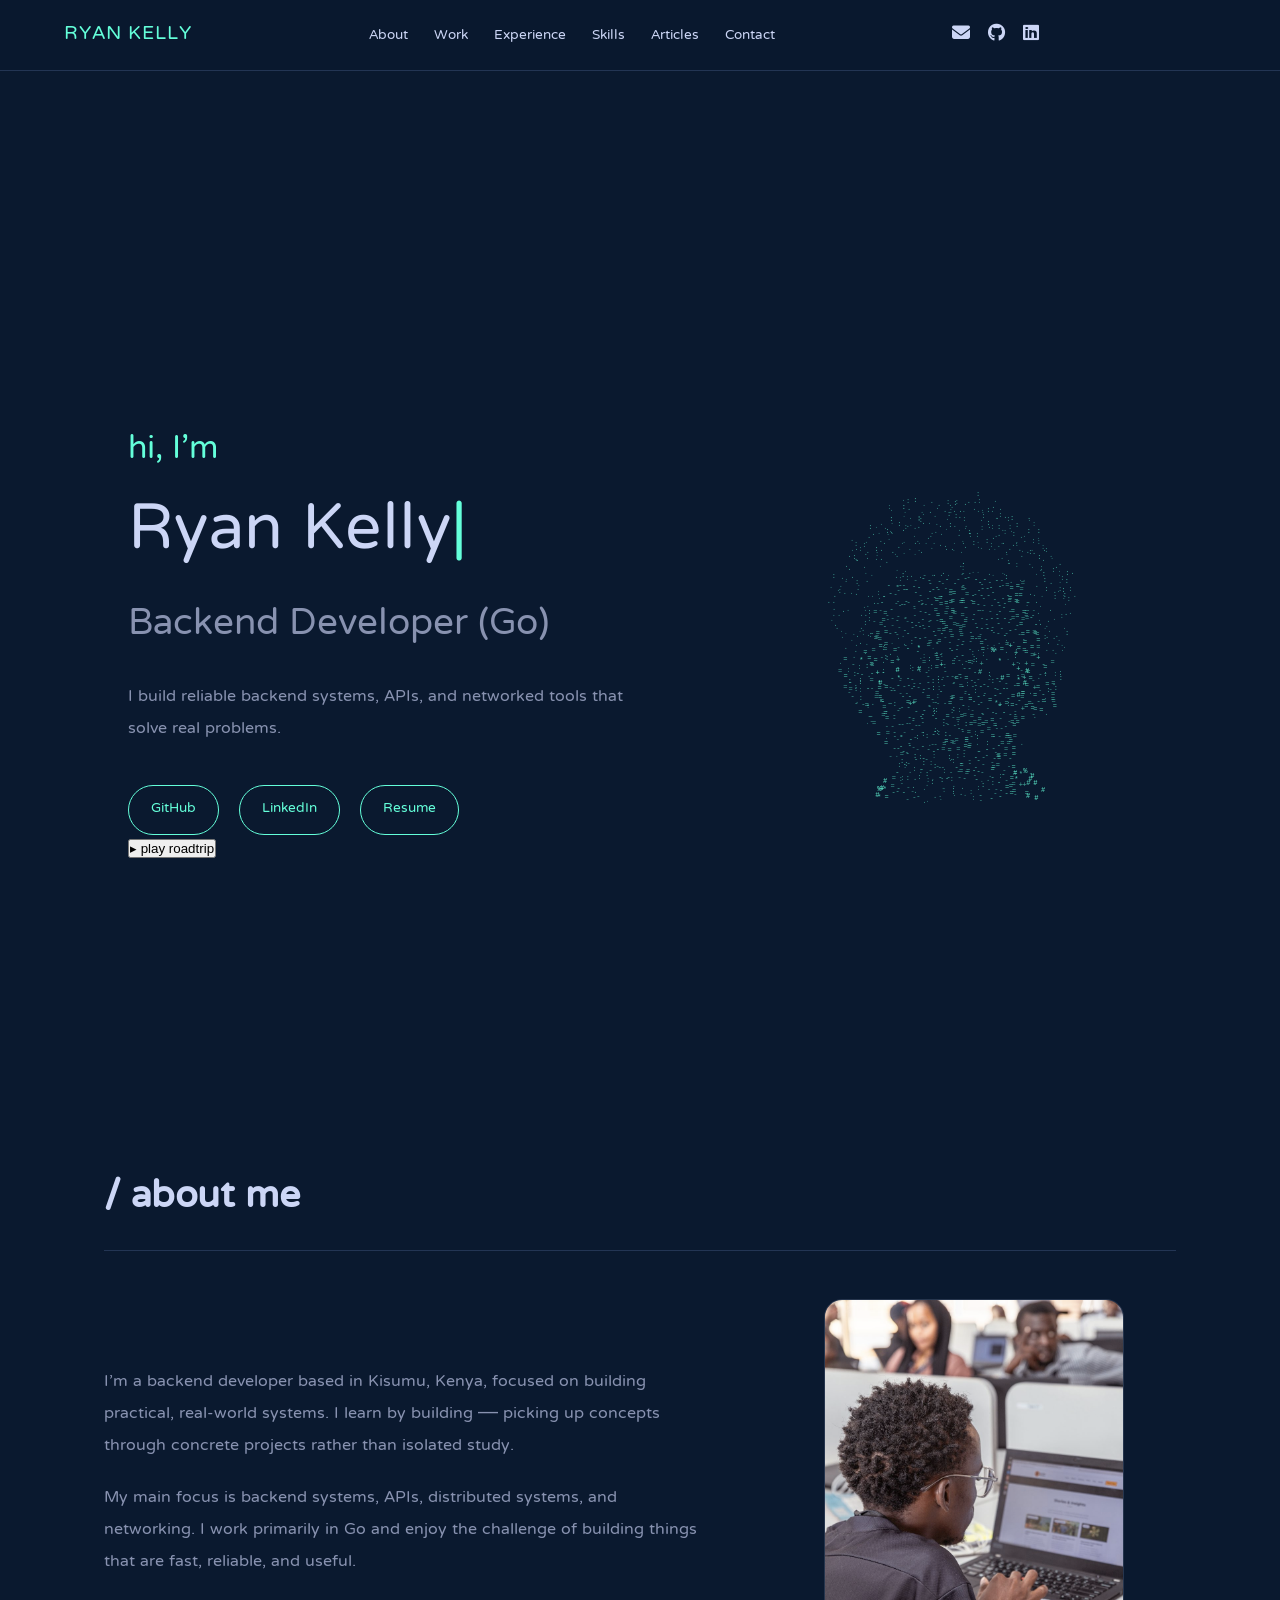
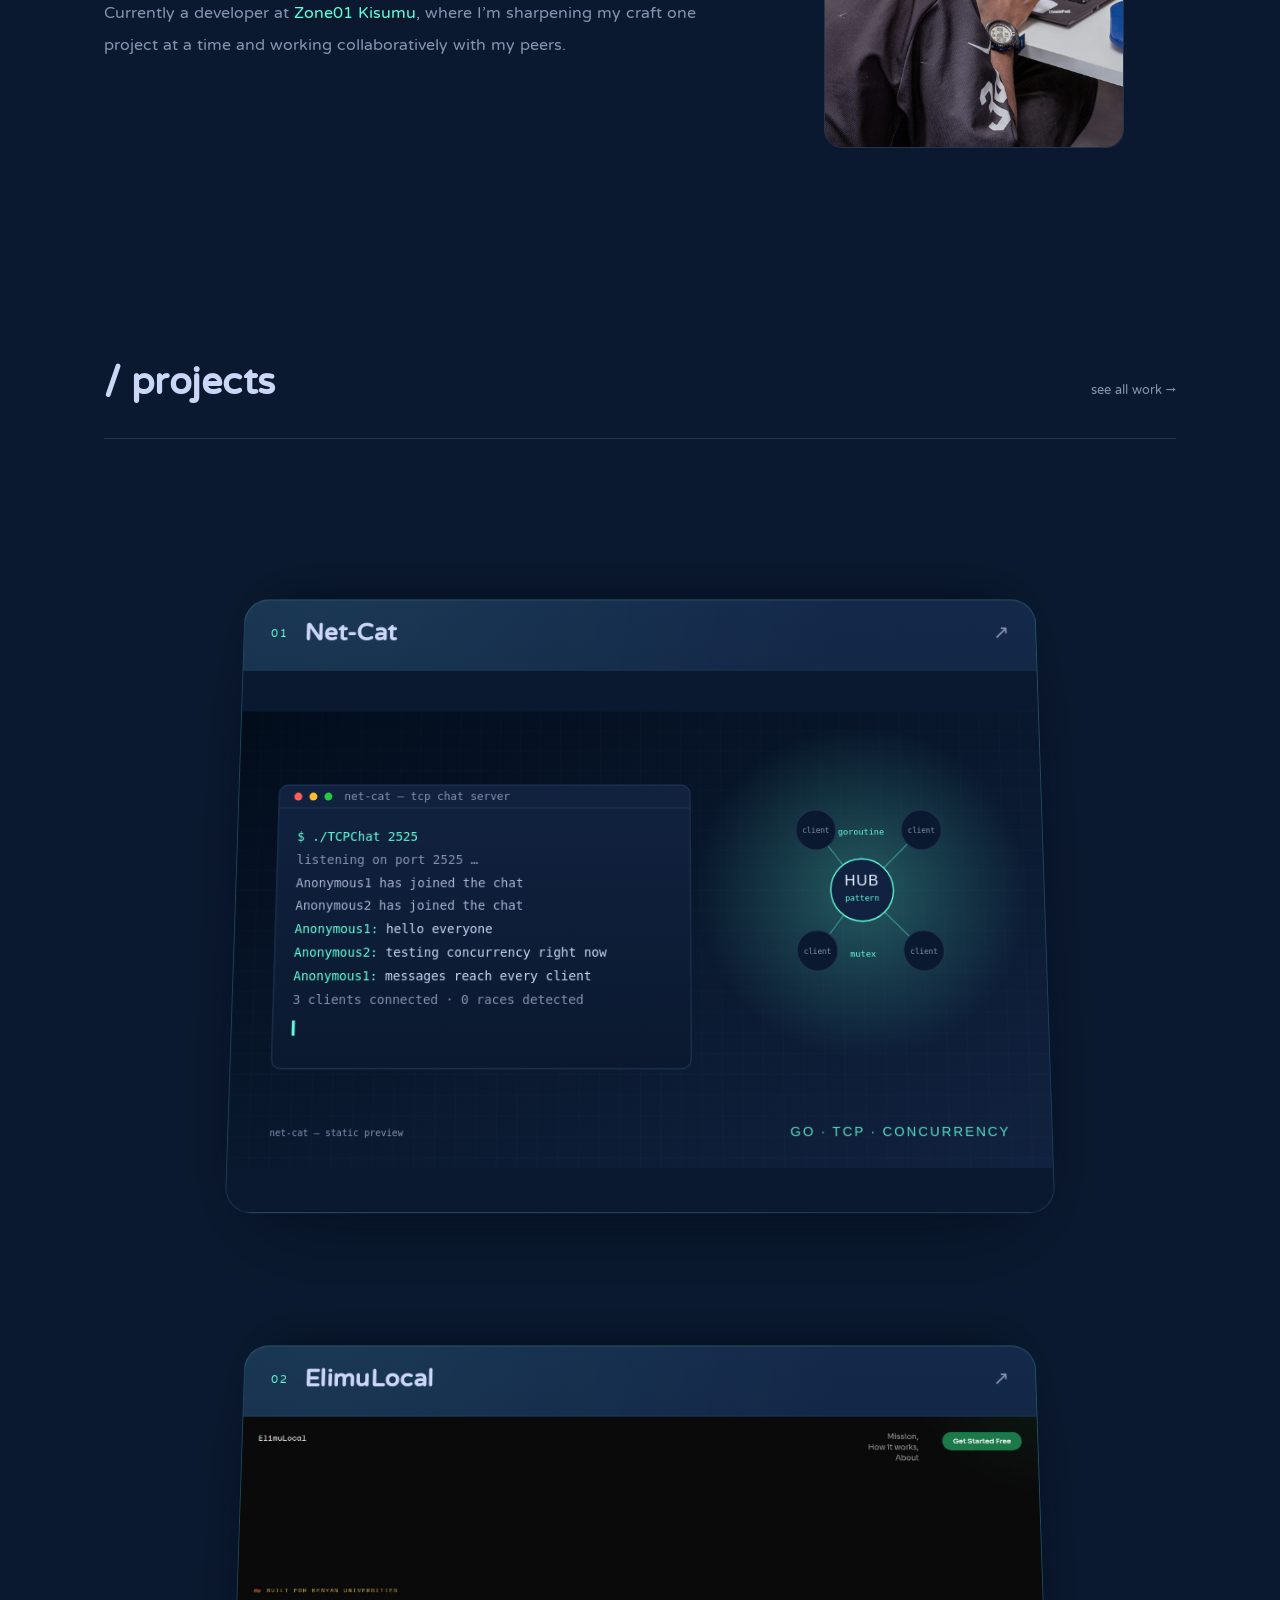
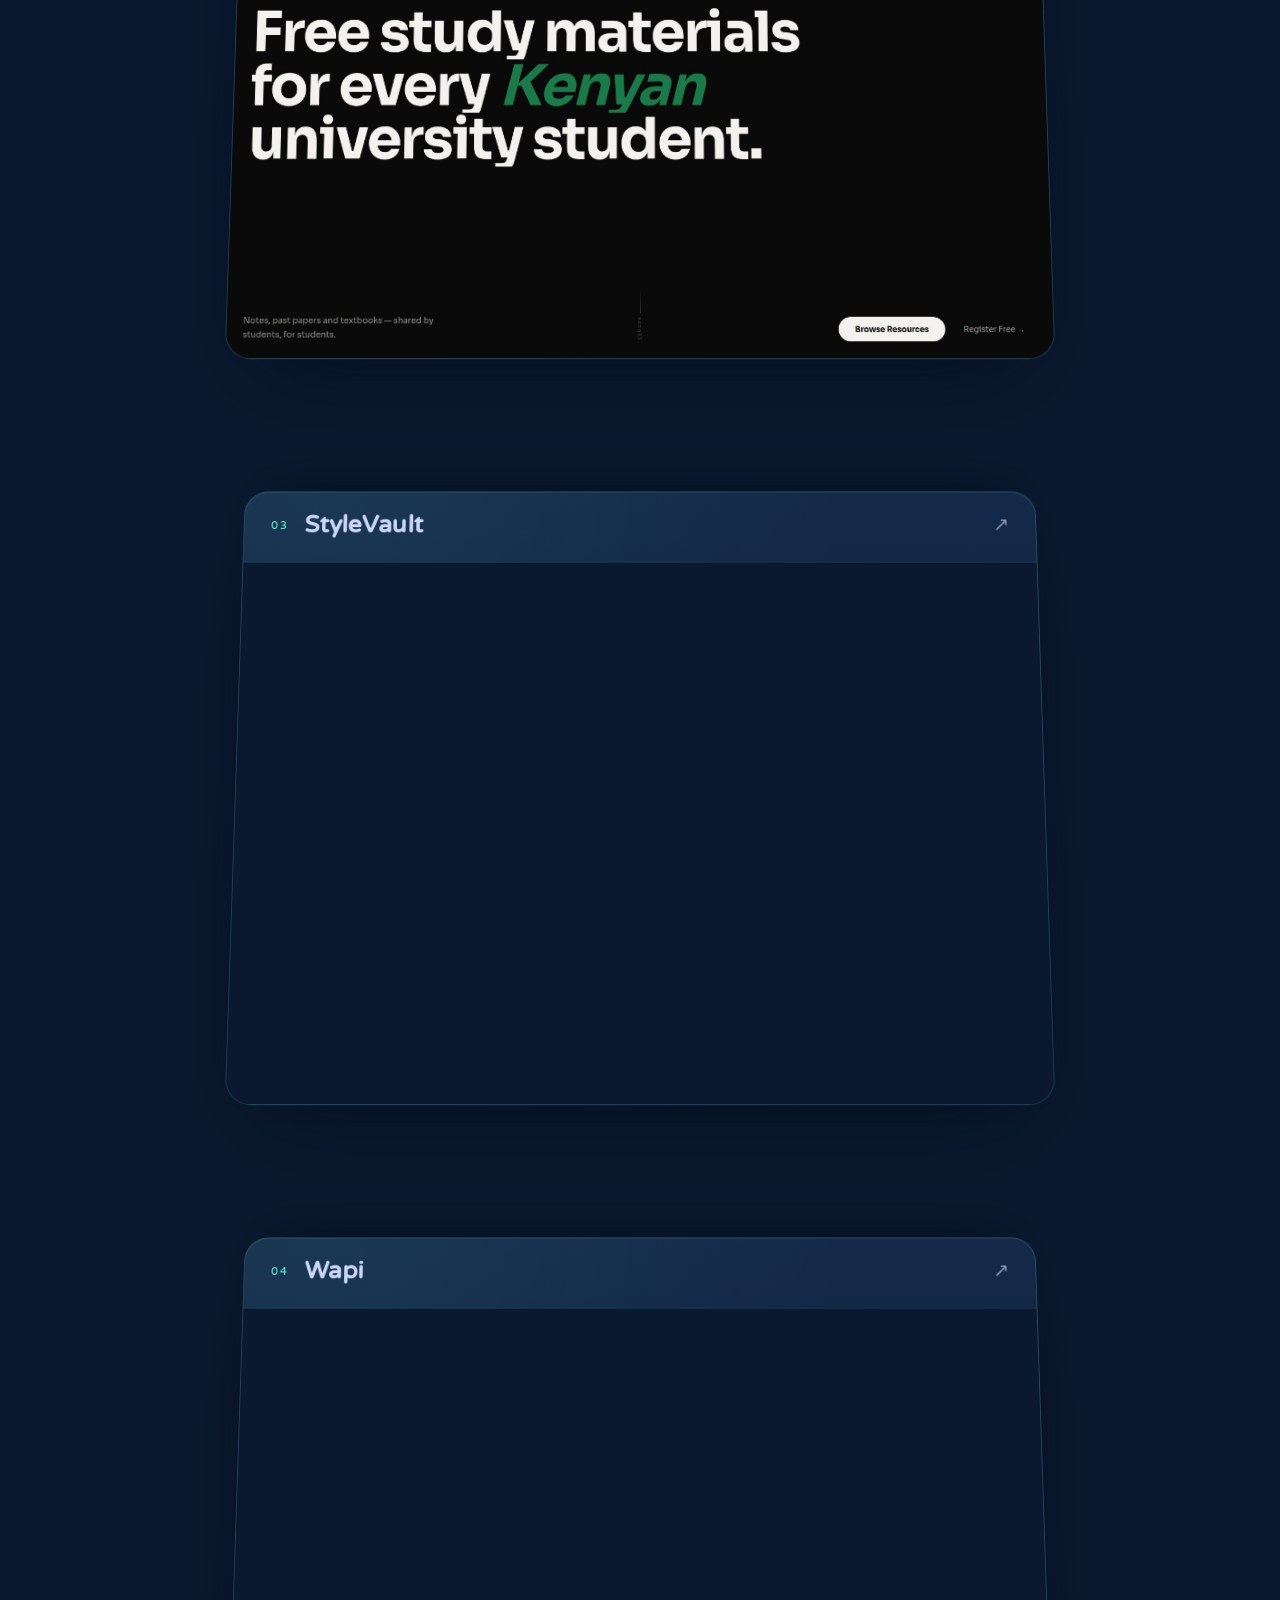
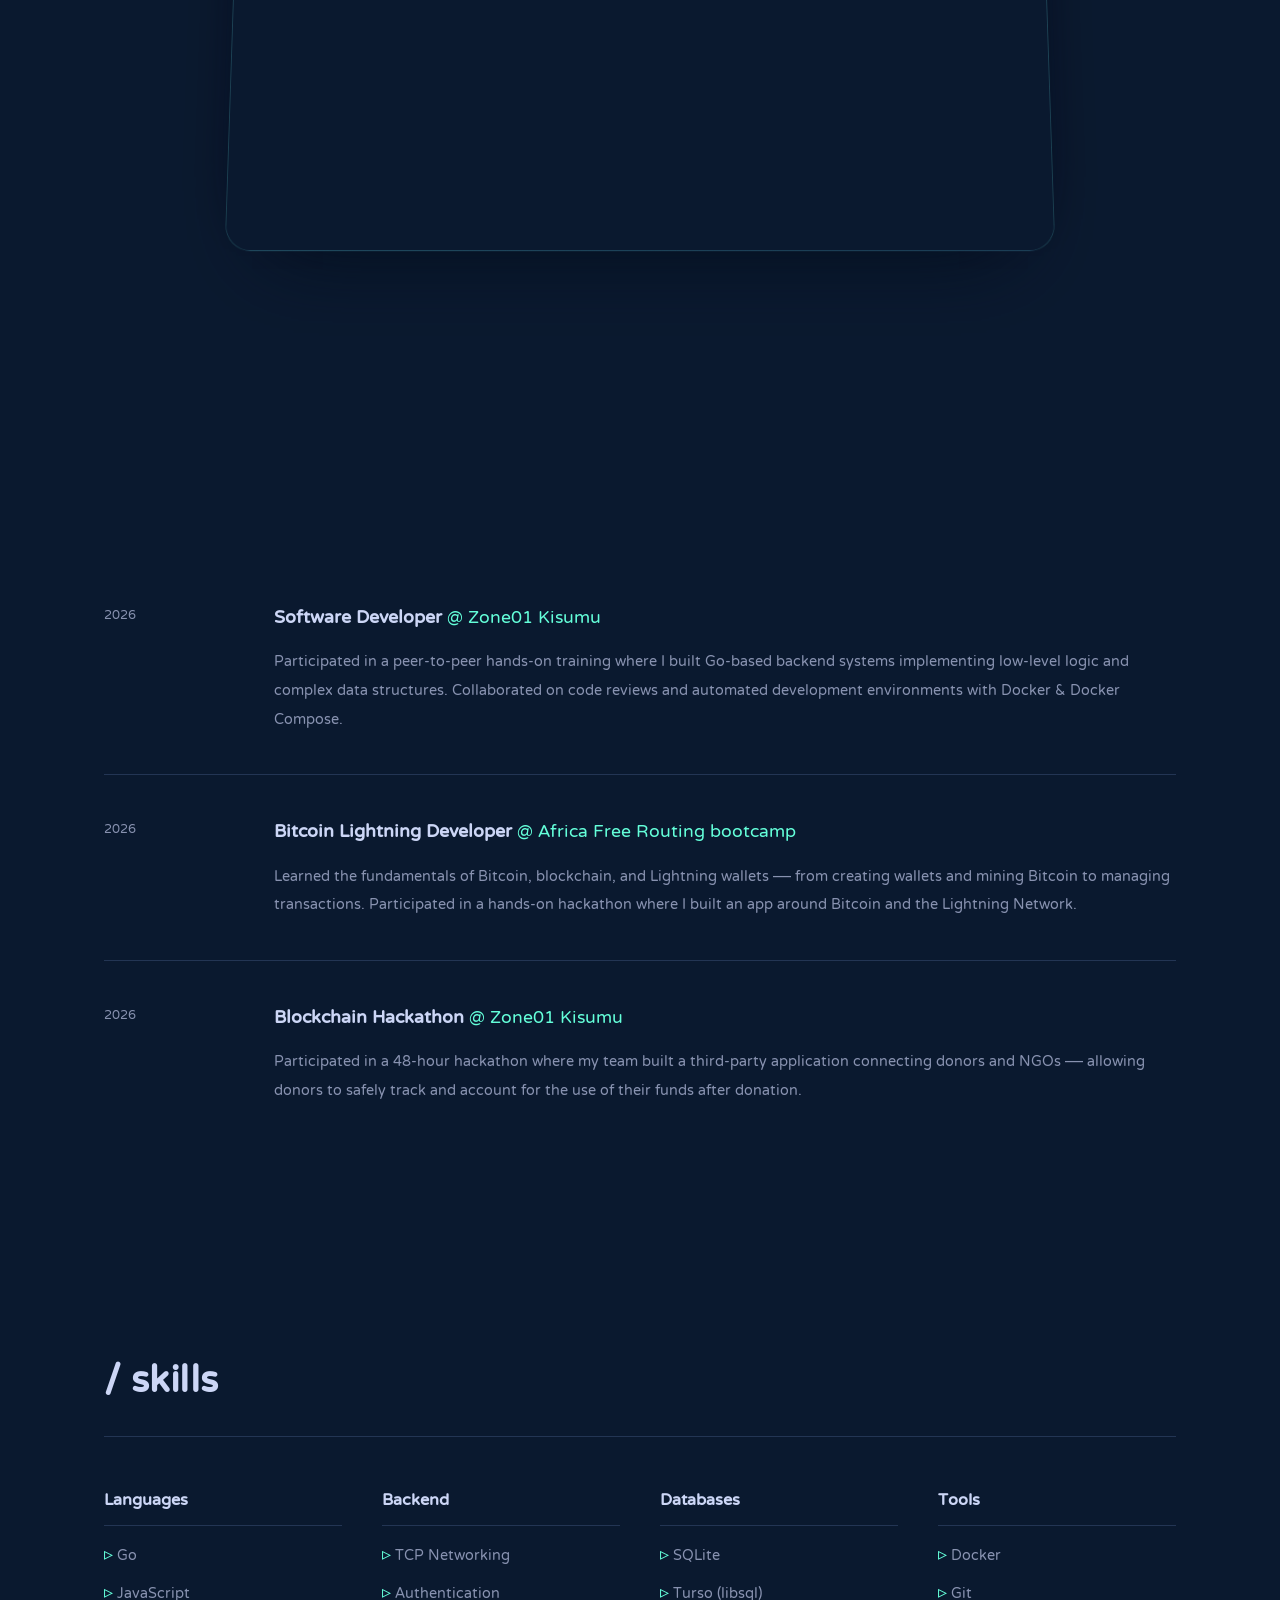
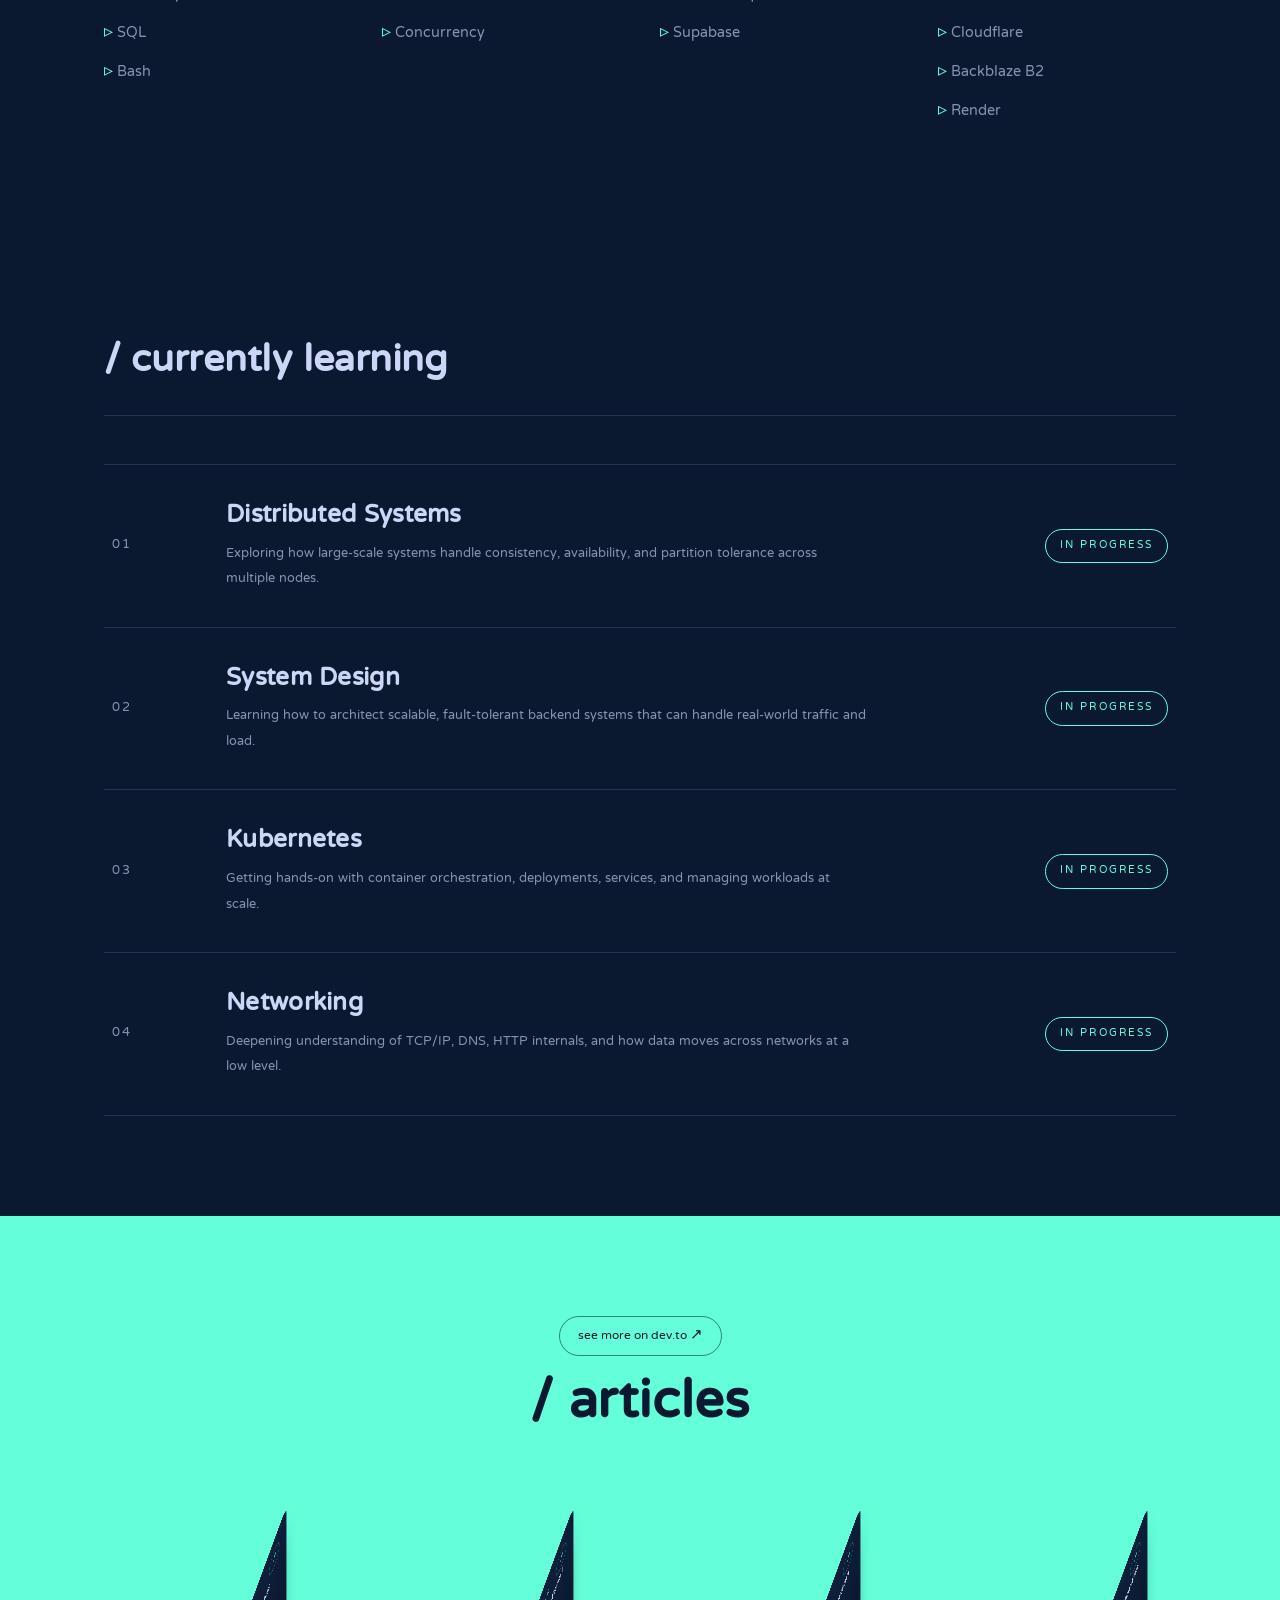
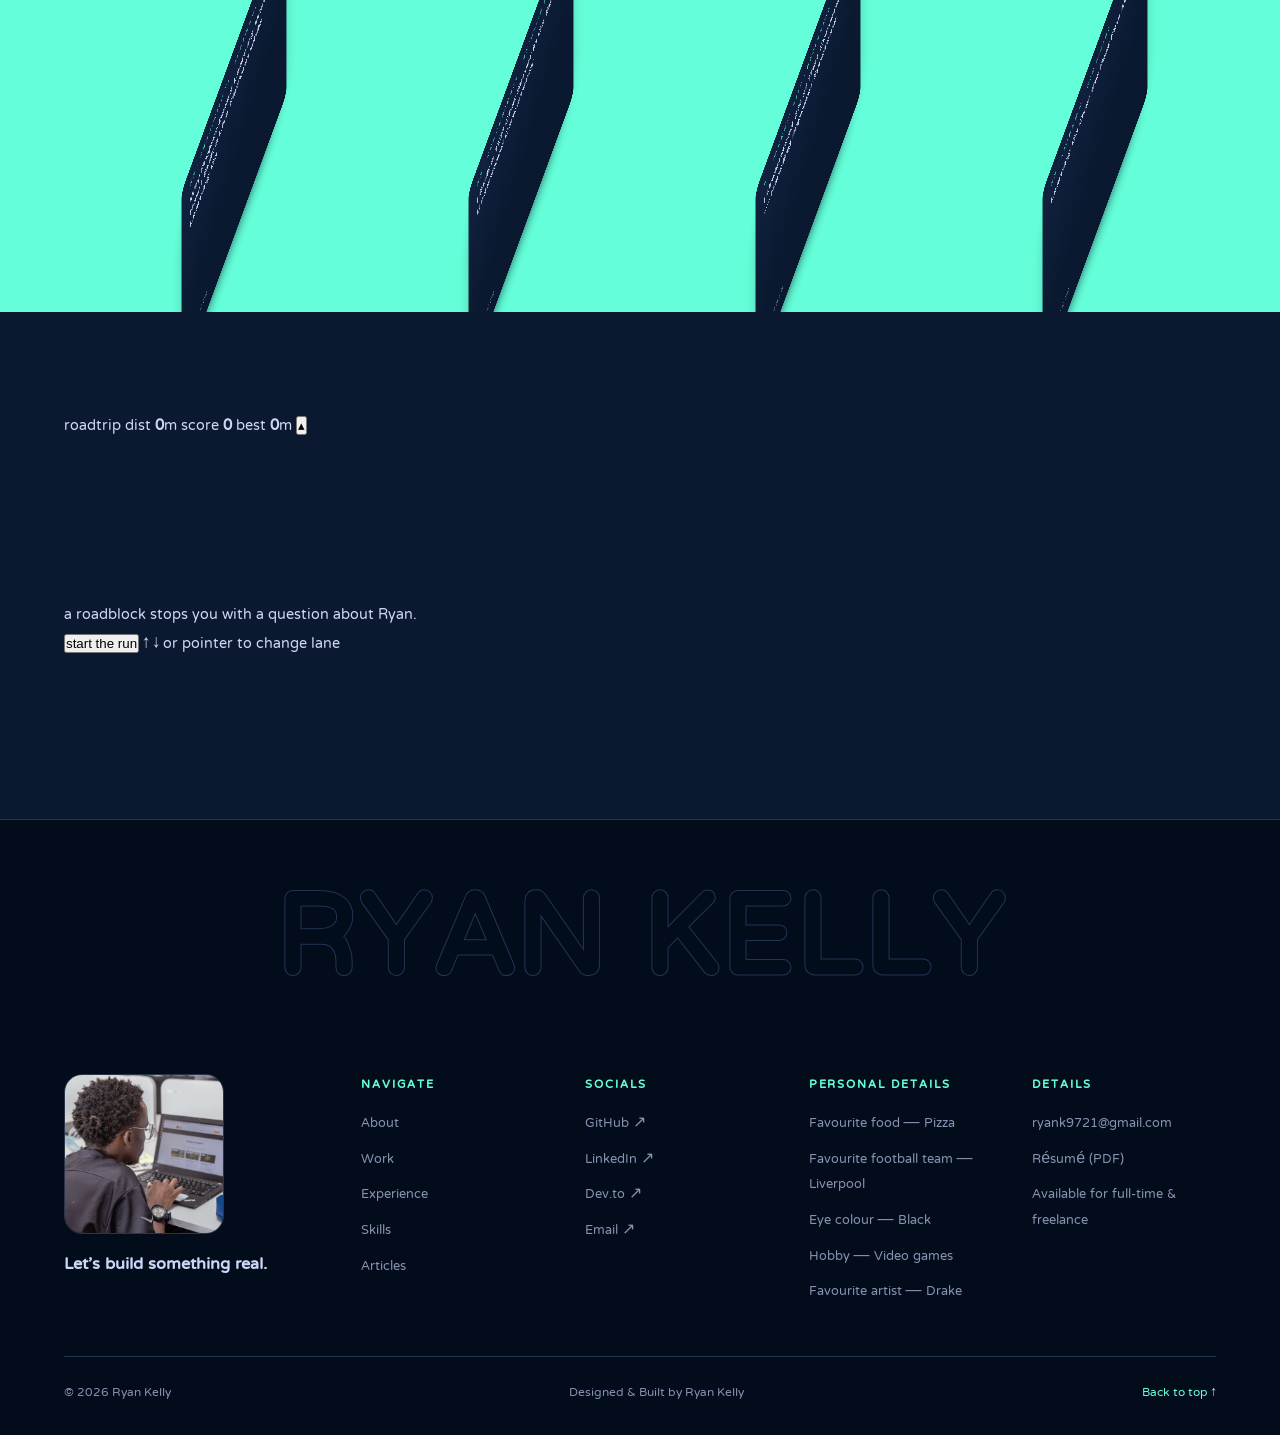
==== commit 222b6bc8: "Add roadtrip feature: implement arcade run section with interactive elements and progress indicators" ====
--- a/index.html
+++ b/index.html
@@ -10,6 +10,10 @@
   <link rel="stylesheet" href="style.css" />
 </head>
 <body>
+  <!-- the section titles, redrawn as a particle field behind the page.
+       main.js samples them one section at a time; see section 8 -->
+  <canvas class="section-field" aria-hidden="true"></canvas>
+
   <nav id="navbar">
     <a class="nav-name" href="index.html">Ryan Kelly</a>
     <ul class="nav-links" id="navLinks">
@@ -28,6 +32,9 @@
         <i class="fas fa-bars"></i>
       </button>
     </div>
+
+    <!-- how far down the page you are; width is set from main.js -->
+    <span class="scroll-progress" aria-hidden="true"></span>
   </nav>
 
   <main id="content">
@@ -46,6 +53,13 @@
           <a href="https://www.linkedin.com/in/rykelly28/" target="_blank" rel="noopener">LinkedIn</a>
           <a href="resume.pdf" target="_blank" rel="noopener">Resume</a>
         </div>
+
+        <!-- the arcade run — main.js section 10. the road itself is pinned to
+             the bottom of the page; this just starts it -->
+        <button class="hero-play" type="button" data-play
+                aria-label="Start roadtrip, a small arcade run along the bottom of the page">
+          <span class="hero-play-mark" aria-hidden="true">▸</span> play roadtrip
+        </button>
       </div>
 
       <!-- the portrait, drawn as a field of ASCII particles by main.js.
@@ -199,39 +213,39 @@
         <div class="skill-group" data-reveal>
           <h3 class="skill-group-title">Languages</h3>
           <ul class="skill-list">
-            <li>Go</li>
-            <li>JavaScript</li>
-            <li>SQL</li>
-            <li>Bash</li>
+            <li data-split="char">Go</li>
+            <li data-split="char">JavaScript</li>
+            <li data-split="char">SQL</li>
+            <li data-split="char">Bash</li>
           </ul>
         </div>
 
         <div class="skill-group" data-reveal>
           <h3 class="skill-group-title">Backend</h3>
           <ul class="skill-list">
-            <li>TCP Networking</li>
-            <li>Authentication</li>
-            <li>Concurrency</li>
+            <li data-split="char">TCP Networking</li>
+            <li data-split="char">Authentication</li>
+            <li data-split="char">Concurrency</li>
           </ul>
         </div>
 
         <div class="skill-group" data-reveal>
           <h3 class="skill-group-title">Databases</h3>
           <ul class="skill-list">
-            <li>SQLite</li>
-            <li>Turso (libsql)</li>
-            <li>Supabase</li>
+            <li data-split="char">SQLite</li>
+            <li data-split="char">Turso (libsql)</li>
+            <li data-split="char">Supabase</li>
           </ul>
         </div>
 
         <div class="skill-group" data-reveal>
           <h3 class="skill-group-title">Tools</h3>
           <ul class="skill-list">
-            <li>Docker</li>
-            <li>Git</li>
-            <li>Cloudflare</li>
-            <li>Backblaze B2</li>
-            <li>Render</li>
+            <li data-split="char">Docker</li>
+            <li data-split="char">Git</li>
+            <li data-split="char">Cloudflare</li>
+            <li data-split="char">Backblaze B2</li>
+            <li data-split="char">Render</li>
           </ul>
         </div>
       </div>
@@ -334,6 +348,50 @@
     </section>
   </main>
 
+  <!-- ============ ROADTRIP (a small run pinned to the bottom of the page) ============ -->
+  <!-- it starts folded down to its bar, so the page is never carrying an open
+       road nobody asked for. the ▴ button or the hero's play button opens it. -->
+  <section class="road is-folded" data-road aria-label="roadtrip, a small arcade run">
+    <!-- a roadblock stops the run with a question about Ryan. the card sits
+         above the strip so the road stays in view, and it can be dismissed
+         outright rather than holding the page hostage. -->
+    <div class="road-card" data-road-card hidden>
+      <button class="road-card-close" type="button" data-road="giveup"
+              aria-label="Give up and end the run">✕</button>
+      <p class="road-question" data-road-question></p>
+      <div class="road-options" data-road-options></div>
+      <p class="road-verdict" data-road-verdict></p>
+    </div>
+
+    <div class="road-strip">
+      <div class="road-hud">
+        <span class="road-name">roadtrip</span>
+        <span class="road-stats">
+          <span class="road-stat">dist <b data-road="dist">0</b>m</span>
+          <span class="road-stat">score <b data-road="score">0</b></span>
+          <span class="road-stat">best <b data-road="best">0</b>m</span>
+          <span class="road-shield" data-road="shield" hidden></span>
+        </span>
+        <button class="road-fold" type="button" data-road="fold"
+                aria-expanded="false" aria-controls="roadStage"
+                aria-label="Open the road">▴</button>
+      </div>
+
+      <div class="road-stage" id="roadStage" data-road-stage tabindex="0"
+           role="application"
+           aria-label="roadtrip: arrow keys or the pointer change lane">
+        <canvas class="road-canvas" data-road-canvas aria-hidden="true"></canvas>
+        <div class="road-prompt" data-road-prompt>
+          <p class="road-message" data-road-message>
+            a roadblock stops you with a question about Ryan.
+          </p>
+          <button class="road-go" type="button" data-road="go">start the run</button>
+          <span class="road-hint">↑ ↓ or pointer to change lane</span>
+        </div>
+      </div>
+    </div>
+  </section>
+
   <!-- ============ FOOTER STUB ============ -->
   <footer id="contact" class="site-footer">
     <div class="footer-name" aria-hidden="true">RYAN KELLY</div>
--- a/style.css
+++ b/style.css
@@ -114,19 +114,53 @@
 }
 
 /* ---------------------------------------------------------
-   Hero (intro — kept from v1)
+   Hero (intro)
+   The portrait sits beside the copy as a field of ASCII
+   particles, drawn character by character in main.js: a
+   square canvas that the copy never overlaps, so neither
+   needs a scrim to stay readable.
    --------------------------------------------------------- */
 #hero {
   min-height: 100vh;
   display: flex;
   align-items: center;
   justify-content: space-between;
+  gap: 4vw;
   padding: 120px 10vw 60px;
-  gap: 4vw;
   overflow: hidden;
 }
 
-.hero-content { max-width: 620px; }
+/* a flex item, not a layer — main.js sets the canvas width, style.css
+   keeps it square and lets it shrink when the column gets narrow */
+.hero-field {
+  /* the field keeps the size it drew itself at; the copy is what gives
+     way as the viewport narrows. the max-width is the backstop below
+     ~1100px, where the column can no longer hold a full-size field */
+  flex-shrink: 0;
+  min-width: 0;
+  max-width: 45%;
+  display: flex;
+  align-items: center;
+  justify-content: flex-end;
+  /* hidden until the portrait has decoded, then faded in so the hero
+     never flashes an empty box */
+  opacity: 0;
+  transition: opacity 1.2s var(--ease);
+}
+.hero-field.is-ready { opacity: 1; }
+
+.hero-field canvas {
+  display: block;
+  max-width: 100%;
+  height: auto;
+  aspect-ratio: 1 / 1;
+  cursor: crosshair;
+  touch-action: none;
+}
+
+.hero-content {
+  max-width: 620px;
+}
 
 .hero-greeting {
   color: var(--green);
@@ -173,26 +207,6 @@
   transition: all 0.25s ease;
 }
 .hero-links a:hover { background-color: var(--green-tint); color: var(--white); }
-
-.hero-ascii {
-  color: var(--green);
-  opacity: 0.75;
-  display: flex;
-  align-items: center;
-  justify-content: flex-end;
-  flex-shrink: 0;
-  max-width: 45%;
-}
-
-#ascii-art {
-  font-family: monospace;
-  font-size: 5px;
-  line-height: 1.25;
-  letter-spacing: 2px;
-  white-space: pre;
-  margin: 0;
-  overflow: hidden;
-}
 
 /* ---------------------------------------------------------
    Shared section chrome
@@ -926,8 +940,8 @@
 }
 .article-card:hover .article-face,
 .article-card:focus-visible .article-face {
-  --hov-rx: 17deg;
-  --hov-ry: -37deg;
+  --hov-rx: -17deg;
+  --hov-ry: 37deg;
   --hov-y: -16px;
   border-color: rgba(100, 255, 218, 0.55);
   box-shadow: 0 50px 90px -45px rgba(2, 12, 27, 1);
@@ -1093,6 +1107,8 @@
   /* the deck sits still and flatter instead of turning into place */
   .article-card { --fan-rx: -16deg; --fan-ry: 34deg; --fan-y: 0px; }
   .article-card:hover .article-face { --hov-rx: 0deg; --hov-ry: 0deg; --hov-y: 0px; }
+  /* the hero field is still there, it just holds a single frame */
+  .hero-field { transition: none; }
 }
 
 /* ---------------------------------------------------------
@@ -1135,10 +1151,18 @@
     justify-content: center;
     align-items: flex-start;
     padding: 130px 6vw 60px;
-    gap: 40px;
     min-height: 100vh;
   }
-  .hero-ascii { display: none; }
+
+  /* the field moves above the copy and shrinks to fit the column; the
+     size it draws itself at comes from main.js, this only caps it */    .hero-field {
+      order: -1;
+      align-self: center;
+      justify-content: center;
+      max-width: 100%;
+      margin-bottom: 34px;
+    }
+
   .hero-greeting { font-size: 22px; }
 
   section { padding: 70px 6vw; }
